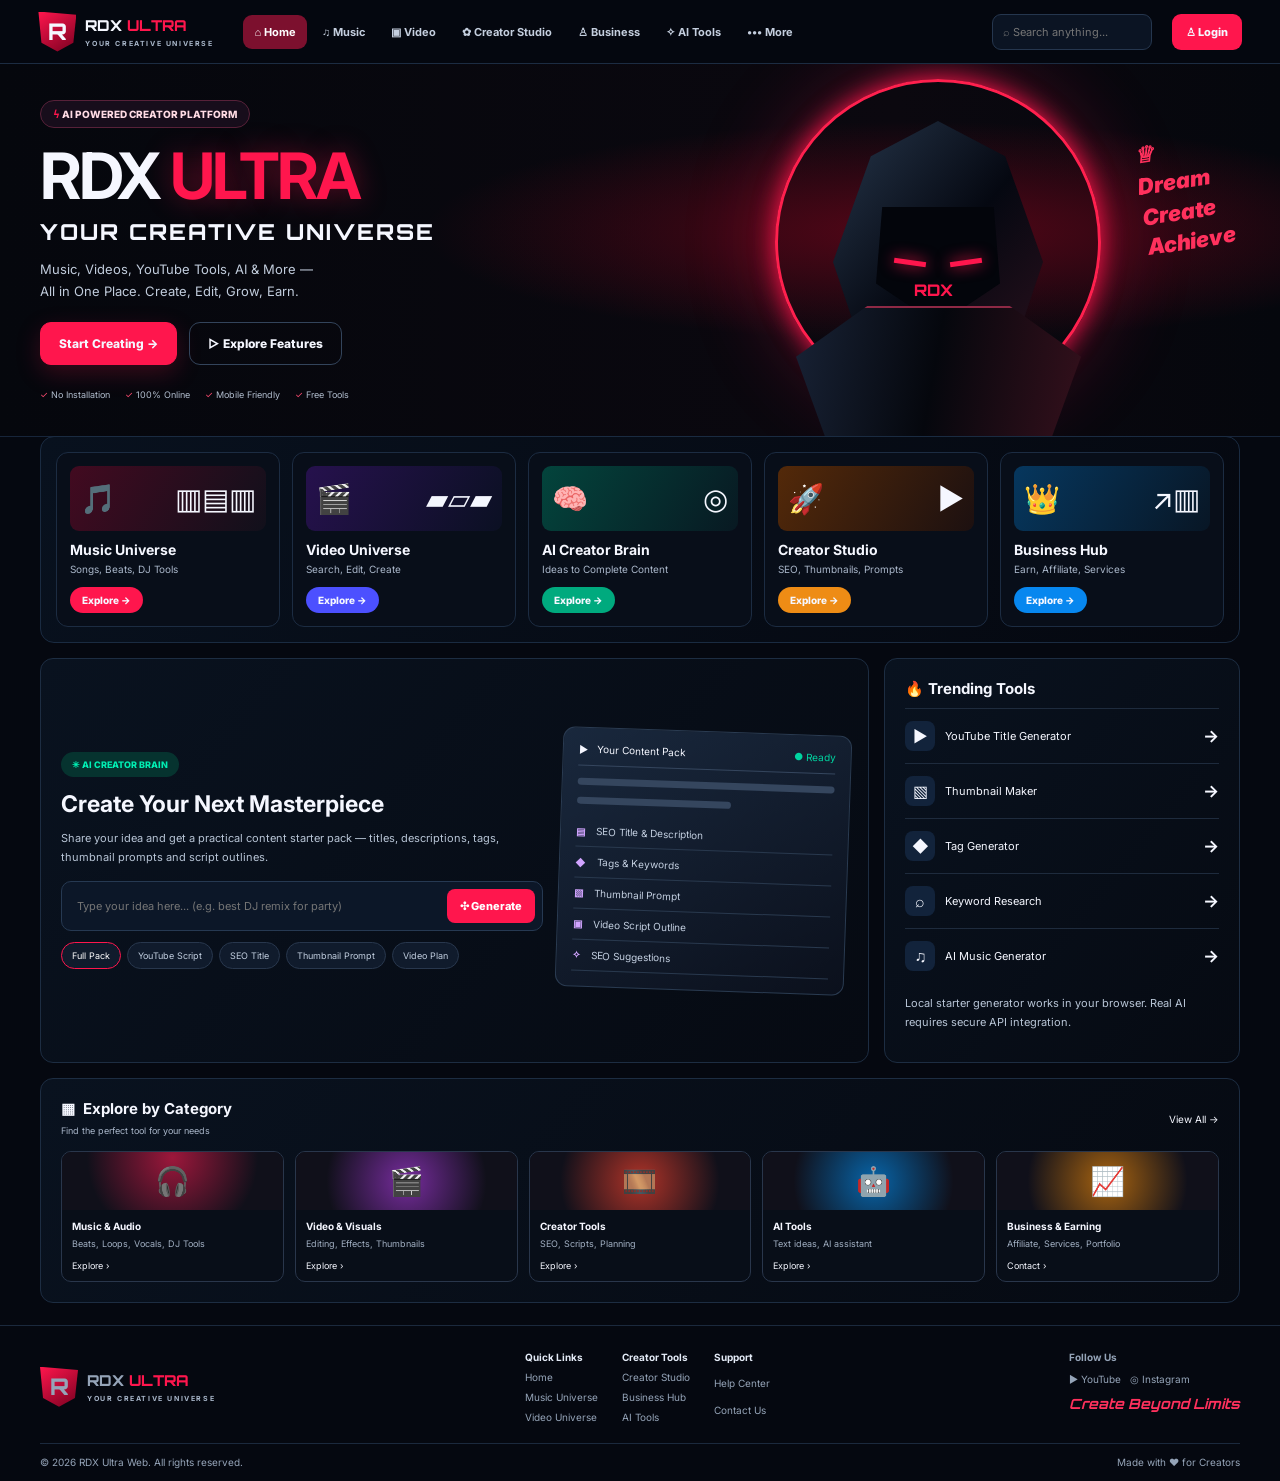
==== index.html @ 66e03314 "Add files via upload" ====
<!doctype html><html lang="en"><head><meta charset="utf-8"><meta name="viewport" content="width=device-width,initial-scale=1"><meta name="theme-color" content="#050810"><title>RDX ULTRA — Your Creative Universe</title><meta name="description" content="Music, videos, YouTube tools, AI creator tools and business resources in one place."><link rel="canonical" href="https://rdx-raj.github.io/rdxultraweb/"><style>
@import url('https://fonts.googleapis.com/css2?family=Inter:wght@400;500;600;700;800;900&family=Orbitron:wght@500;700;800&display=swap');:root{--bg:#050810;--panel:#09111f;--line:#1c2c42;--txt:#f5f7ff;--muted:#aab7ca;--red:#ff164d;--blue:#238cff;--green:#00d4a0}*{box-sizing:border-box}html{scroll-behavior:smooth}body{margin:0;background:var(--bg);color:var(--txt);font-family:Inter,Arial,sans-serif}a{color:inherit;text-decoration:none}button,input,textarea{font:inherit}.wrap{width:min(1200px,94%);margin:auto}header{height:64px;display:flex;align-items:center;gap:20px;padding:0 3%;border-bottom:1px solid var(--line);position:sticky;top:0;z-index:10;background:#050810ed;backdrop-filter:blur(16px)}.logo{display:flex;align-items:center;gap:9px;font:800 15px Orbitron;min-width:185px}.shield{display:grid;place-items:center;width:38px;height:40px;background:linear-gradient(145deg,#ff164d,#780020);clip-path:polygon(0 0,100% 8%,92% 78%,50% 100%,8% 78%);font-size:23px}.logo em{font-style:normal;color:var(--red)}.logo small{display:block;font:700 7px Inter;letter-spacing:1.6px;color:#a9b7ca;margin-top:4px}nav{display:flex;gap:4px;flex:1}nav a{padding:10px 11px;border-radius:9px;font-size:11px;font-weight:700;color:#c4cede;white-space:nowrap}nav a:hover,nav a.active{background:#7c102e;color:white}.search{width:160px;background:#0b1423;border:1px solid #25364e;border-radius:9px;padding:10px;color:white;font-size:11px}.headbtn{background:var(--red);padding:11px 14px;border-radius:9px;font-size:11px;font-weight:800}.menu{display:none;background:none;border:0;color:white;font-size:23px}.hero{min-height:360px;position:relative;overflow:hidden;background:radial-gradient(ellipse at 72% 45%,#550617,transparent 38%),linear-gradient(90deg,#05070d,#0b080f 70%,#05070d);border-bottom:1px solid #17253a}.hero:before{content:'';position:absolute;right:14%;top:4%;width:320px;height:320px;border:3px solid #ff204e;border-radius:50%;box-shadow:0 0 25px #ff164d,0 0 90px #ff164d55}.hero-copy{position:relative;z-index:2;padding:36px 0;width:56%}.pill{display:inline-block;border:1px solid #572139;background:#170d1b;padding:7px 12px;border-radius:20px;font-size:10px;font-weight:800;color:#ffdbe4}.pill b{color:var(--red)}h1{font-size:clamp(42px,5vw,67px);line-height:.98;letter-spacing:-3px;margin:17px 0 10px}h1 span{color:var(--red);text-shadow:0 0 28px #ff164d66}.sub{font:800 clamp(14px,1.8vw,22px) Orbitron;letter-spacing:2px}.hero p{font-size:13px;line-height:1.7;color:#c1ccdc}.actions{display:flex;gap:12px;flex-wrap:wrap;margin-top:20px}.btn{padding:13px 18px;border-radius:11px;font-size:12px;font-weight:800;display:inline-flex;gap:15px;border:1px solid #33445b}.btn.red{background:var(--red);border-color:var(--red);box-shadow:0 8px 25px #ff164d35}.checks{display:flex;gap:15px;flex-wrap:wrap;margin-top:24px;color:#b1bdce;font-size:9px}.checks span:before{content:'✓ ';color:#ff4b70}.person{position:absolute;right:15%;bottom:-15px;width:300px;height:330px}.hood{position:absolute;top:0;left:45px;width:210px;height:235px;background:linear-gradient(130deg,#26364b,#050811 55%,#28101c);clip-path:polygon(50% 0,82% 15%,100% 60%,85% 100%,15% 100%,0 60%,18% 15%);filter:drop-shadow(0 0 18px #ff164d55)}.mask{position:absolute;top:86px;left:88px;width:124px;height:118px;background:#03050b;clip-path:polygon(5% 0,95% 0,100% 65%,50% 100%,0 65%);border-bottom:3px solid var(--red)}.eye{position:absolute;top:53px;width:32px;height:5px;background:#ff164d;box-shadow:0 0 15px #ff164d}.eye.l{left:18px;transform:rotate(8deg)}.eye.r{right:18px;transform:rotate(-8deg)}.mask strong{position:absolute;top:73px;left:38px;color:#ff164d;font:800 16px Orbitron}.torso{position:absolute;bottom:0;left:8px;width:285px;height:145px;background:linear-gradient(100deg,#182235,#05070d 48%,#35101c);clip-path:polygon(25% 0,75% 0,100% 35%,88% 100%,12% 100%,0 35%);border-top:2px solid #8e2945}.slogan{position:absolute;right:4%;top:70px;color:#ff315d;font-size:22px;font-style:italic;font-weight:900;transform:rotate(-9deg);line-height:1.4}.portal-wrap{position:relative;margin-top:-1px;padding:15px;background:linear-gradient(120deg,#08111e,#050810);border:1px solid #1a2b41;border-radius:14px}.portals{display:grid;grid-template-columns:repeat(5,1fr);gap:12px}.portal{padding:13px;border:1px solid var(--line);border-radius:12px;background:#080e19;transition:.2s}.portal:hover{transform:translateY(-4px);border-color:#53637c}.art{height:65px;border-radius:9px;display:flex;align-items:center;justify-content:space-between;padding:10px;margin-bottom:10px;font-size:29px;background:linear-gradient(120deg,#420a20,#11101b)}.portal:nth-child(2) .art{background:linear-gradient(120deg,#26114d,#0b1023)}.portal:nth-child(3) .art{background:linear-gradient(120deg,#03443c,#081922)}.portal:nth-child(4) .art{background:linear-gradient(120deg,#532909,#1c1010)}.portal:nth-child(5) .art{background:linear-gradient(120deg,#06375e,#081625)}.portal h3{font-size:14px;margin:0 0 5px}.portal p{font-size:10px;color:var(--muted);margin:0 0 12px}.pillbtn{display:inline-block;border-radius:20px;padding:7px 12px;background:var(--red);font-size:10px;font-weight:800}.portal:nth-child(2) .pillbtn{background:#4c50ff}.portal:nth-child(3) .pillbtn{background:#00aa7e}.portal:nth-child(4) .pillbtn{background:#ee8c15}.portal:nth-child(5) .pillbtn{background:#0787ef}.dashboard{display:grid;grid-template-columns:2.1fr .9fr;gap:15px;margin-top:15px}.panel{background:linear-gradient(130deg,#09121f,#060a12);border:1px solid #1d2d42;border-radius:13px;padding:20px}.brain{display:grid;grid-template-columns:1.25fr .75fr;gap:16px;align-items:center}.tag{display:inline-block;padding:7px 11px;border-radius:20px;background:#06332f;color:#00edb2;font-size:9px;font-weight:800}h2{font-size:23px;margin:13px 0 8px}.desc{font-size:11px;line-height:1.7;color:#b8c5d6}.idea-row{display:flex;gap:8px;padding:7px;background:#0c1728;border:1px solid #263952;border-radius:10px;margin-top:15px}.idea-row input{min-width:0;flex:1;background:transparent;border:0;outline:0;color:white;padding:8px;font-size:11px}.idea-row button,.copy{border:0;border-radius:8px;background:var(--red);color:white;padding:10px 13px;font-size:11px;font-weight:800;cursor:pointer}.types{display:flex;gap:6px;flex-wrap:wrap;margin-top:11px}.types button{border:1px solid #28374d;background:#101b2c;color:#c2cfe0;border-radius:20px;padding:7px 10px;font-size:9px;cursor:pointer}.types button.active{border-color:var(--red);color:white}.output{display:none;margin-top:12px;background:#050a12;border:1px solid #2a3b52;border-radius:9px;padding:13px;white-space:pre-wrap;line-height:1.7;font-size:11px;color:#e2ebf8}.output.show{display:block}.doc{background:linear-gradient(150deg,#19283d,#0b101c);border:1px solid #2a3b51;border-radius:12px;padding:15px;transform:rotate(2deg)}.docline{height:7px;background:#35465e;border-radius:8px;margin:12px 0}.docline.short{width:60%}.docitem{padding:9px 0;border-bottom:1px solid #29394e;font-size:10px;color:#c3cfe0}.docitem b{color:#d1a4ff;margin-right:8px}.trend h3{margin:0 0 10px;font-size:15px}.trendrow{display:flex;align-items:center;gap:10px;border-top:1px solid #1e2b3d;padding:12px 0;font-size:11px}.trendrow span{width:30px;height:30px;display:grid;place-items:center;background:#12233b;border-radius:8px;font-size:16px}.trendrow b{margin-left:auto;font-size:17px}.categories{margin-top:15px}.cathead{display:flex;justify-content:space-between;align-items:center;margin-bottom:13px}.cathead h3{margin:0;font-size:15px}.cathead small{font-size:9px;color:var(--muted)}.catgrid{display:grid;grid-template-columns:repeat(5,1fr);gap:11px}.cat{border:1px solid #29364b;border-radius:10px;overflow:hidden;background:#080e18}.catart{height:58px;display:grid;place-items:center;font-size:28px;background:radial-gradient(circle at 50% 10%,#9c173b,#10101a 70%)}.cat:nth-child(2) .catart{background:radial-gradient(circle,#762c9c,#10101a 70%)}.cat:nth-child(3) .catart{background:radial-gradient(circle,#ae3328,#10101a 70%)}.cat:nth-child(4) .catart{background:radial-gradient(circle,#0864a7,#10101a 70%)}.cat:nth-child(5) .catart{background:radial-gradient(circle,#a76310,#10101a 70%)}.catbody{padding:10px}.cat h4{margin:0 0 5px;font-size:10px}.cat p{margin:0;color:#a2b0c3;font-size:9px;line-height:1.5}.cat a{display:block;margin-top:9px;font-size:9px}.footer{border-top:1px solid #1b293d;margin-top:22px;padding:25px 0 13px;color:#95a4b8;font-size:10px}.footrow{display:flex;justify-content:space-between;gap:25px;flex-wrap:wrap}.footlinks{display:flex;gap:24px;flex-wrap:wrap}.footlinks div{display:grid;gap:8px}.footlinks strong{color:#e4ebf7}.copyright{border-top:1px solid #1b293d;margin-top:20px;padding-top:12px;display:flex;justify-content:space-between}body.light{background:#eef2f8;color:#172033}body.light header{background:#f5f7fcf2}body.light .portal,body.light .panel,body.light .cat{background:#fff;color:#172033}body.light .hero{background:radial-gradient(ellipse at 70% 45%,#ffc6d4,transparent 40%),#f5f7fc}body.light .hero p,body.light .portal p,body.light .desc{color:#526177}body.light .idea-row{background:#f1f5fb}body.light .idea-row input{color:#172033}@media(max-width:1050px){header{gap:10px}.logo{min-width:145px}nav a{padding:9px 6px;font-size:10px}.search{width:120px}.person{right:8%;transform:scale(.85);transform-origin:bottom right}.portals{gap:8px}.portal{padding:10px}}@media(max-width:800px){.menu{display:block}nav{display:none;position:absolute;top:60px;left:3%;right:3%;background:#080e19;border:1px solid #26364c;border-radius:12px;padding:12px;flex-direction:column;align-items:stretch}nav.open{display:flex}nav a{font-size:12px}.search{flex:1;width:auto}.hero-copy{width:66%}.person{right:0;transform:scale(.72)}.slogan{display:none}.portals{grid-template-columns:repeat(3,1fr)}.dashboard{grid-template-columns:1fr}.catgrid{grid-template-columns:repeat(3,1fr)}}@media(max-width:560px){header{height:60px;padding:0 3%;gap:8px}.logo{min-width:0;font-size:12px}.shield{width:33px;height:35px}.search{display:none}.headbtn{padding:10px}.hero{min-height:550px}.hero-copy{width:100%;padding-top:32px}.hero h1{font-size:48px}.person{right:5%;bottom:-8px;transform:scale(.67);transform-origin:bottom right}.hero:before{width:255px;height:255px;right:0;top:auto;bottom:6px}.checks{gap:10px}.portal-wrap{padding:9px}.portals{grid-template-columns:repeat(2,minmax(0,1fr));gap:8px}.portal .art{height:55px}.portal h3{font-size:12px}.portal p{font-size:9px;min-height:25px}.pillbtn{font-size:9px}.panel{padding:14px}.brain{grid-template-columns:1fr}.doc{display:none}.idea-row{flex-direction:column}.idea-row button{padding:12px}.catgrid{grid-template-columns:repeat(2,1fr)}.footrow{display:grid}.footlinks{gap:17px}.copyright{font-size:9px}}@media(max-width:360px){.portals{grid-template-columns:1fr}.hero h1{font-size:42px}}
</style></head><body><header><a class="logo" href="#home"><span class="shield">R</span><span>RDX <em>ULTRA</em><small>YOUR CREATIVE UNIVERSE</small></span></a><button class="menu" id="menu" aria-label="Open menu">☰</button><nav id="nav"><a class="active" href="#home">⌂ Home</a><a href="music-universe.html">♫ Music</a><a href="video-universe.html">▣ Video</a><a href="creator-studio.html">✿ Creator Studio</a><a href="#business">♙ Business</a><a href="#brain">✧ AI Tools</a><a href="#categories">••• More</a></nav><input id="search" class="search" placeholder="⌕ Search anything..." aria-label="Search features"><button class="menu" id="theme" aria-label="Toggle theme">☾</button><a class="headbtn" href="#brain">♙ Login</a></header>
<section class="hero" id="home"><div class="wrap"><div class="hero-copy"><div class="pill"><b>ϟ</b> AI POWERED CREATOR PLATFORM</div><h1>RDX <span>ULTRA</span></h1><div class="sub">YOUR CREATIVE UNIVERSE</div><p>Music, Videos, YouTube Tools, AI &amp; More —<br>All in One Place. Create, Edit, Grow, Earn.</p><div class="actions"><a class="btn red" href="#brain">Start Creating →</a><a class="btn" href="#portals">▷ Explore Features</a></div><div class="checks"><span>No Installation</span><span>100% Online</span><span>Mobile Friendly</span><span>Free Tools</span></div></div></div><div class="person" aria-label="Stylized RDX hooded creator artwork"><div class="hood"></div><div class="mask"><i class="eye l"></i><i class="eye r"></i><strong>RDX</strong></div><div class="torso"></div></div><div class="slogan">♕<br>Dream<br>Create<br>Achieve</div></section>
<section class="wrap portal-wrap" id="portals"><div class="portals"><a class="portal" href="music-universe.html"><div class="art">🎵 <span>▥▤▥</span></div><h3>Music Universe</h3><p>Songs, Beats, DJ Tools</p><span class="pillbtn">Explore →</span></a><a class="portal" href="video-universe.html"><div class="art">🎬 <span>▰▱▰</span></div><h3>Video Universe</h3><p>Search, Edit, Create</p><span class="pillbtn">Explore →</span></a><a class="portal" href="#brain"><div class="art">🧠 <span>◎</span></div><h3>AI Creator Brain</h3><p>Ideas to Complete Content</p><span class="pillbtn">Explore →</span></a><a class="portal" href="creator-studio.html"><div class="art">🚀 <span>▶</span></div><h3>Creator Studio</h3><p>SEO, Thumbnails, Prompts</p><span class="pillbtn">Explore →</span></a><a class="portal" href="#business"><div class="art">👑 <span>↗▥</span></div><h3>Business Hub</h3><p>Earn, Affiliate, Services</p><span class="pillbtn">Explore →</span></a></div></section>
<section class="wrap dashboard" id="brain"><div class="panel brain"><div><span class="tag">✳ AI CREATOR BRAIN</span><h2>Create Your Next Masterpiece</h2><p class="desc">Share your idea and get a practical content starter pack — titles, descriptions, tags, thumbnail prompts and script outlines.</p><form id="ideaform"><div class="idea-row"><input id="idea" required placeholder="Type your idea here... (e.g. best DJ remix for party)"><button type="submit">✣ Generate</button></div><div class="types"><button type="button" class="active" data-kind="Full Pack">Full Pack</button><button type="button" data-kind="YouTube Script">YouTube Script</button><button type="button" data-kind="SEO Title">SEO Title</button><button type="button" data-kind="Thumbnail Prompt">Thumbnail Prompt</button><button type="button" data-kind="Video Plan">Video Plan</button></div></form><div id="output" class="output" aria-live="polite"></div><button id="copy" class="copy" hidden>Copy result</button></div><div class="doc"><div style="font-size:10px;border-bottom:1px solid #35465e;padding-bottom:10px">▶ &nbsp; Your Content Pack <span style="float:right;color:#00d4a0">● Ready</span></div><div class="docline"></div><div class="docline short"></div><div class="docitem"><b>▤</b> SEO Title &amp; Description</div><div class="docitem"><b>◆</b> Tags &amp; Keywords</div><div class="docitem"><b>▧</b> Thumbnail Prompt</div><div class="docitem"><b>▣</b> Video Script Outline</div><div class="docitem"><b>✧</b> SEO Suggestions</div></div></div><aside class="panel trend"><h3>🔥 Trending Tools</h3><div class="trendrow"><span>▶</span>YouTube Title Generator<b>→</b></div><div class="trendrow"><span>▧</span>Thumbnail Maker<b>→</b></div><div class="trendrow"><span>◆</span>Tag Generator<b>→</b></div><div class="trendrow"><span>⌕</span>Keyword Research<b>→</b></div><div class="trendrow"><span>♫</span>AI Music Generator<b>→</b></div><p class="desc">Local starter generator works in your browser. Real AI requires secure API integration.</p></aside></section>
<section class="wrap panel categories" id="categories"><div class="cathead"><div><h3>▦ &nbsp;Explore by Category</h3><small>Find the perfect tool for your needs</small></div><a href="#portals" style="font-size:10px">View All →</a></div><div class="catgrid"><div class="cat"><div class="catart">🎧</div><div class="catbody"><h4>Music &amp; Audio</h4><p>Beats, Loops, Vocals, DJ Tools</p><a href="music-universe.html">Explore ›</a></div></div><div class="cat"><div class="catart">🎬</div><div class="catbody"><h4>Video &amp; Visuals</h4><p>Editing, Effects, Thumbnails</p><a href="video-universe.html">Explore ›</a></div></div><div class="cat"><div class="catart">🎞️</div><div class="catbody"><h4>Creator Tools</h4><p>SEO, Scripts, Planning</p><a href="creator-studio.html">Explore ›</a></div></div><div class="cat"><div class="catart">🤖</div><div class="catbody"><h4>AI Tools</h4><p>Text ideas, AI assistant</p><a href="#brain">Explore ›</a></div></div><div class="cat" id="business"><div class="catart">📈</div><div class="catbody"><h4>Business &amp; Earning</h4><p>Affiliate, Services, Portfolio</p><a href="mailto:contact@rdxultraweb.com">Contact ›</a></div></div></div></section>
<footer class="footer"><div class="wrap"><div class="footrow"><a class="logo" href="#home"><span class="shield">R</span><span>RDX <em>ULTRA</em><small>YOUR CREATIVE UNIVERSE</small></span></a><div class="footlinks"><div><strong>Quick Links</strong><a href="#home">Home</a><a href="music-universe.html">Music Universe</a><a href="video-universe.html">Video Universe</a></div><div><strong>Creator Tools</strong><a href="creator-studio.html">Creator Studio</a><a href="#business">Business Hub</a><a href="#brain">AI Tools</a></div><div><strong>Support</strong><a href="#brain">Help Center</a><a href="mailto:contact@rdxultraweb.com">Contact Us</a></div></div><div><strong>Follow Us</strong><p><a href="https://www.youtube.com/" target="_blank" rel="noopener">▶ YouTube</a> &nbsp; <a href="https://www.instagram.com/rdx_raaaj/" target="_blank" rel="noopener">◎ Instagram</a></p><b style="color:#ff315d;font:italic 700 14px Orbitron">Create Beyond Limits</b></div></div><div class="copyright"><span>© 2026 RDX Ultra Web. All rights reserved.</span><span>Made with ♥ for Creators</span></div></div></footer>
<script>
const $=id=>document.getElementById(id),nav=$('nav');$('menu').addEventListener('click',()=>nav.classList.toggle('open'));nav.querySelectorAll('a').forEach(a=>a.addEventListener('click',()=>nav.classList.remove('open')));$('theme').addEventListener('click',()=>{document.body.classList.toggle('light');$('theme').textContent=document.body.classList.contains('light')?'☀':'☾'});
let kind='Full Pack';document.querySelectorAll('[data-kind]').forEach(b=>b.addEventListener('click',()=>{kind=b.dataset.kind;document.querySelectorAll('[data-kind]').forEach(x=>x.classList.toggle('active',x===b))}));$('ideaform').addEventListener('submit',e=>{e.preventDefault();let topic=$('idea').value.trim().replace(/[<>]/g,'');if(!topic)return;let titles=[topic+' | The Ultimate Guide','How to Make '+topic+' (Step-by-Step)','Top Tips for '+topic+' You Need to Know'];let tags=topic.toLowerCase().split(/\s+/).filter(Boolean).slice(0,6).map(x=>'#'+x.replace(/[^a-z0-9]/g,'')).join(' ');let s='CONTENT STARTER PACK\nTOPIC: '+topic+'\n\n';if(kind==='Full Pack'||kind==='SEO Title')s+='SEO TITLE OPTIONS\n1. '+titles[0]+'\n2. '+titles[1]+'\n3. '+titles[2]+'\n\nDESCRIPTION STARTER\nIn this video, we explore '+topic+'. Watch till the end for practical tips and key takeaways. Share your thoughts in the comments.\n\nTAGS\n'+tags+' #youtube #creator\n\n';if(kind==='Full Pack'||kind==='YouTube Script')s+='SCRIPT OUTLINE\n• HOOK: Show a surprising result or ask a strong question.\n• INTRO: Explain what viewers will learn about '+topic+'.\n• MAIN: Share 3 useful points with clear examples.\n• END: Summarize and invite viewers to comment.\n\n';if(kind==='Full Pack'||kind==='Thumbnail Prompt')s+='THUMBNAIL PROMPT\nCreate a high-contrast YouTube thumbnail about “'+topic+'”, bold readable 3–5 word headline, dramatic lighting, strong subject on one side, clean composition, vivid red/blue accents, 16:9, no watermark.\n\n';if(kind==='Full Pack'||kind==='Video Plan')s+='VIDEO PLAN\n1. Open with a compelling 3-second hook.\n2. Show the key idea visually.\n3. Break the topic into 3 short scenes.\n4. Add captions and clean audio.\n5. End with a clear payoff and call to action.\n\n';s+='NEXT STEP\nChoose the strongest title, verify keywords for your audience, and customize this draft before publishing.\n\nNote: This is a template-based local generator, not a live AI model.';$('output').textContent=s;$('output').classList.add('show');$('copy').hidden=false});$('copy').addEventListener('click',async()=>{try{await navigator.clipboard.writeText($('output').textContent);$('copy').textContent='Copied ✓'}catch{$('copy').textContent='Select output and copy'}});$('search').addEventListener('keydown',e=>{if(e.key==='Enter'){let q=e.target.value.toLowerCase();let el=[...document.querySelectorAll('.portal,.cat,.trendrow')].find(x=>x.textContent.toLowerCase().includes(q));if(el)el.scrollIntoView({behavior:'smooth',block:'center'});else alert('No match. Try Music, Video, SEO, Thumbnail or Business.')}});
</script></body></html>
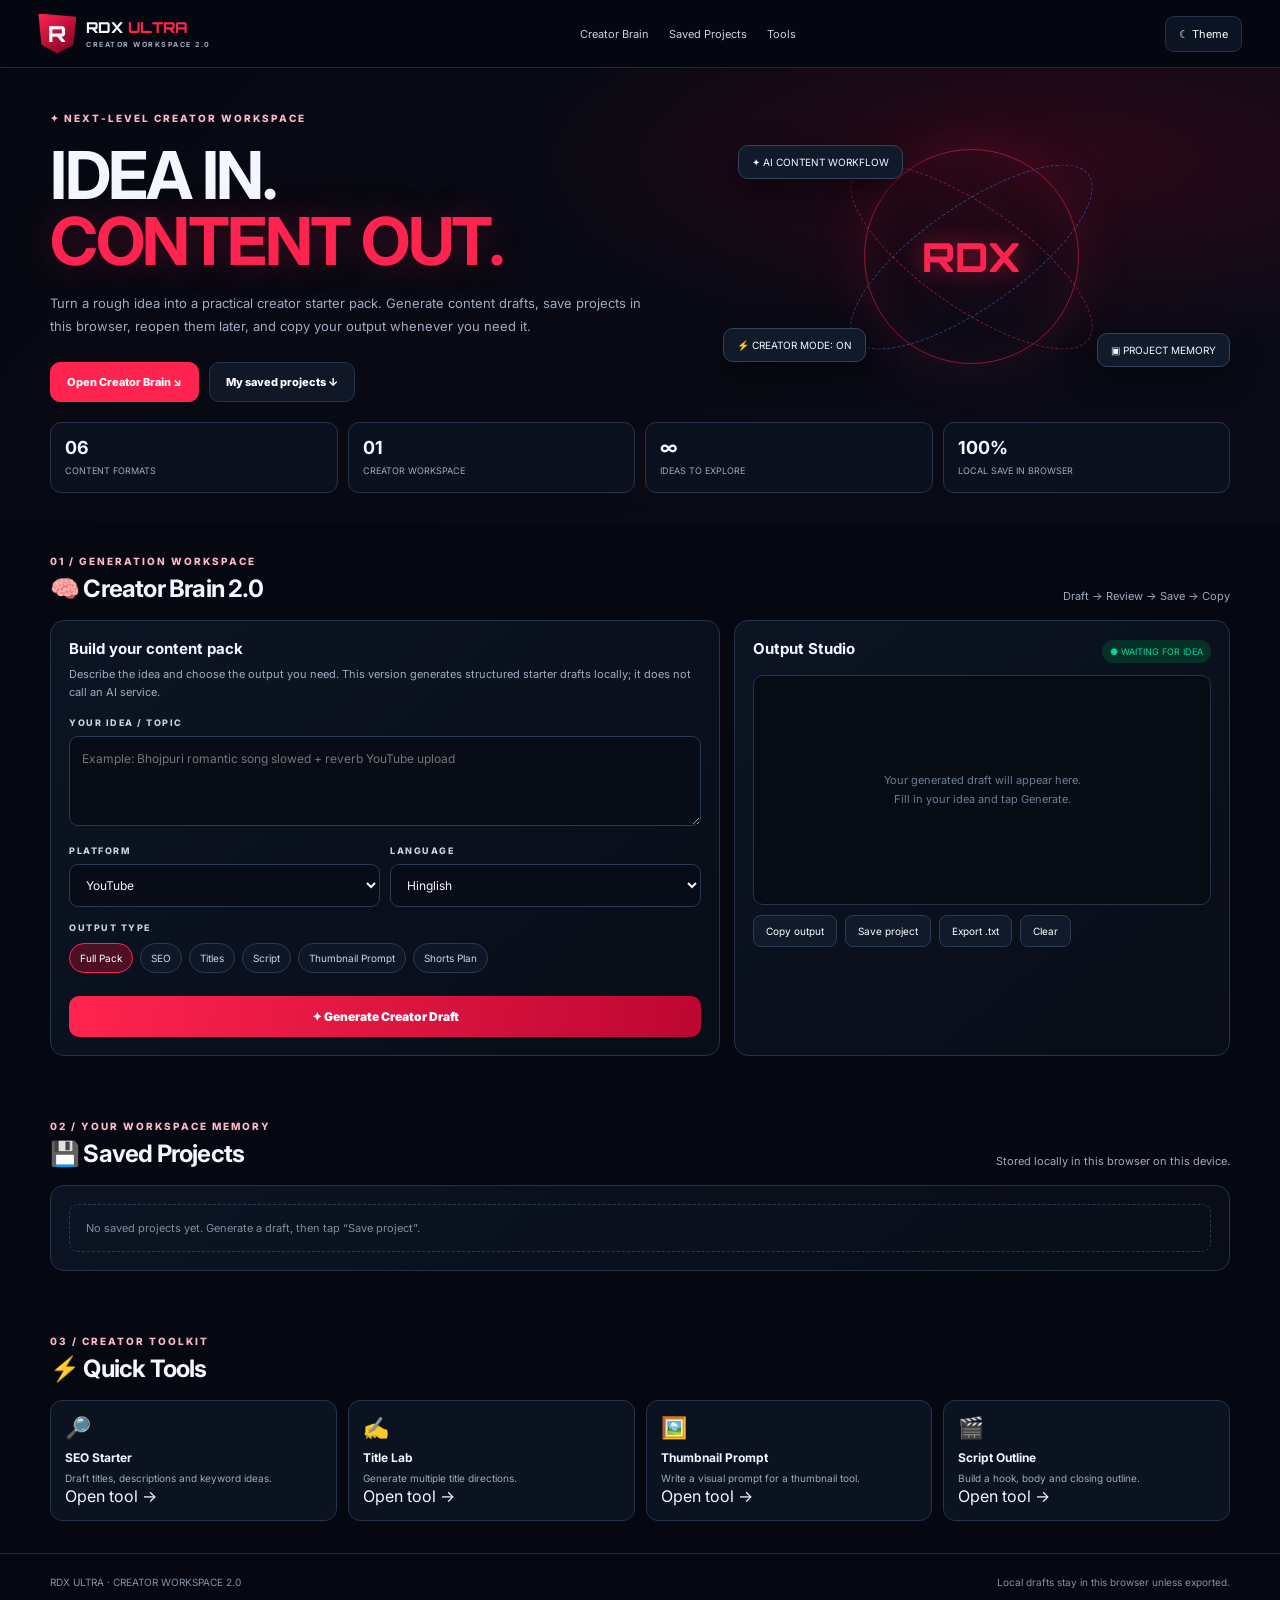
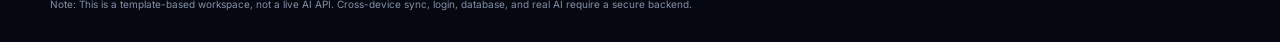
==== commit a65a266d: "Add files via upload" ====
--- a/index.html
+++ b/index.html
@@ -1,12 +1,41 @@
-<!doctype html><html lang="en"><head><meta charset="utf-8"><meta name="viewport" content="width=device-width,initial-scale=1"><meta name="theme-color" content="#050810"><title>RDX ULTRA — Your Creative Universe</title><meta name="description" content="Music, videos, YouTube tools, AI creator tools and business resources in one place."><link rel="canonical" href="https://rdx-raj.github.io/rdxultraweb/"><style>
-@import url('https://fonts.googleapis.com/css2?family=Inter:wght@400;500;600;700;800;900&family=Orbitron:wght@500;700;800&display=swap');:root{--bg:#050810;--panel:#09111f;--line:#1c2c42;--txt:#f5f7ff;--muted:#aab7ca;--red:#ff164d;--blue:#238cff;--green:#00d4a0}*{box-sizing:border-box}html{scroll-behavior:smooth}body{margin:0;background:var(--bg);color:var(--txt);font-family:Inter,Arial,sans-serif}a{color:inherit;text-decoration:none}button,input,textarea{font:inherit}.wrap{width:min(1200px,94%);margin:auto}header{height:64px;display:flex;align-items:center;gap:20px;padding:0 3%;border-bottom:1px solid var(--line);position:sticky;top:0;z-index:10;background:#050810ed;backdrop-filter:blur(16px)}.logo{display:flex;align-items:center;gap:9px;font:800 15px Orbitron;min-width:185px}.shield{display:grid;place-items:center;width:38px;height:40px;background:linear-gradient(145deg,#ff164d,#780020);clip-path:polygon(0 0,100% 8%,92% 78%,50% 100%,8% 78%);font-size:23px}.logo em{font-style:normal;color:var(--red)}.logo small{display:block;font:700 7px Inter;letter-spacing:1.6px;color:#a9b7ca;margin-top:4px}nav{display:flex;gap:4px;flex:1}nav a{padding:10px 11px;border-radius:9px;font-size:11px;font-weight:700;color:#c4cede;white-space:nowrap}nav a:hover,nav a.active{background:#7c102e;color:white}.search{width:160px;background:#0b1423;border:1px solid #25364e;border-radius:9px;padding:10px;color:white;font-size:11px}.headbtn{background:var(--red);padding:11px 14px;border-radius:9px;font-size:11px;font-weight:800}.menu{display:none;background:none;border:0;color:white;font-size:23px}.hero{min-height:360px;position:relative;overflow:hidden;background:radial-gradient(ellipse at 72% 45%,#550617,transparent 38%),linear-gradient(90deg,#05070d,#0b080f 70%,#05070d);border-bottom:1px solid #17253a}.hero:before{content:'';position:absolute;right:14%;top:4%;width:320px;height:320px;border:3px solid #ff204e;border-radius:50%;box-shadow:0 0 25px #ff164d,0 0 90px #ff164d55}.hero-copy{position:relative;z-index:2;padding:36px 0;width:56%}.pill{display:inline-block;border:1px solid #572139;background:#170d1b;padding:7px 12px;border-radius:20px;font-size:10px;font-weight:800;color:#ffdbe4}.pill b{color:var(--red)}h1{font-size:clamp(42px,5vw,67px);line-height:.98;letter-spacing:-3px;margin:17px 0 10px}h1 span{color:var(--red);text-shadow:0 0 28px #ff164d66}.sub{font:800 clamp(14px,1.8vw,22px) Orbitron;letter-spacing:2px}.hero p{font-size:13px;line-height:1.7;color:#c1ccdc}.actions{display:flex;gap:12px;flex-wrap:wrap;margin-top:20px}.btn{padding:13px 18px;border-radius:11px;font-size:12px;font-weight:800;display:inline-flex;gap:15px;border:1px solid #33445b}.btn.red{background:var(--red);border-color:var(--red);box-shadow:0 8px 25px #ff164d35}.checks{display:flex;gap:15px;flex-wrap:wrap;margin-top:24px;color:#b1bdce;font-size:9px}.checks span:before{content:'✓ ';color:#ff4b70}.person{position:absolute;right:15%;bottom:-15px;width:300px;height:330px}.hood{position:absolute;top:0;left:45px;width:210px;height:235px;background:linear-gradient(130deg,#26364b,#050811 55%,#28101c);clip-path:polygon(50% 0,82% 15%,100% 60%,85% 100%,15% 100%,0 60%,18% 15%);filter:drop-shadow(0 0 18px #ff164d55)}.mask{position:absolute;top:86px;left:88px;width:124px;height:118px;background:#03050b;clip-path:polygon(5% 0,95% 0,100% 65%,50% 100%,0 65%);border-bottom:3px solid var(--red)}.eye{position:absolute;top:53px;width:32px;height:5px;background:#ff164d;box-shadow:0 0 15px #ff164d}.eye.l{left:18px;transform:rotate(8deg)}.eye.r{right:18px;transform:rotate(-8deg)}.mask strong{position:absolute;top:73px;left:38px;color:#ff164d;font:800 16px Orbitron}.torso{position:absolute;bottom:0;left:8px;width:285px;height:145px;background:linear-gradient(100deg,#182235,#05070d 48%,#35101c);clip-path:polygon(25% 0,75% 0,100% 35%,88% 100%,12% 100%,0 35%);border-top:2px solid #8e2945}.slogan{position:absolute;right:4%;top:70px;color:#ff315d;font-size:22px;font-style:italic;font-weight:900;transform:rotate(-9deg);line-height:1.4}.portal-wrap{position:relative;margin-top:-1px;padding:15px;background:linear-gradient(120deg,#08111e,#050810);border:1px solid #1a2b41;border-radius:14px}.portals{display:grid;grid-template-columns:repeat(5,1fr);gap:12px}.portal{padding:13px;border:1px solid var(--line);border-radius:12px;background:#080e19;transition:.2s}.portal:hover{transform:translateY(-4px);border-color:#53637c}.art{height:65px;border-radius:9px;display:flex;align-items:center;justify-content:space-between;padding:10px;margin-bottom:10px;font-size:29px;background:linear-gradient(120deg,#420a20,#11101b)}.portal:nth-child(2) .art{background:linear-gradient(120deg,#26114d,#0b1023)}.portal:nth-child(3) .art{background:linear-gradient(120deg,#03443c,#081922)}.portal:nth-child(4) .art{background:linear-gradient(120deg,#532909,#1c1010)}.portal:nth-child(5) .art{background:linear-gradient(120deg,#06375e,#081625)}.portal h3{font-size:14px;margin:0 0 5px}.portal p{font-size:10px;color:var(--muted);margin:0 0 12px}.pillbtn{display:inline-block;border-radius:20px;padding:7px 12px;background:var(--red);font-size:10px;font-weight:800}.portal:nth-child(2) .pillbtn{background:#4c50ff}.portal:nth-child(3) .pillbtn{background:#00aa7e}.portal:nth-child(4) .pillbtn{background:#ee8c15}.portal:nth-child(5) .pillbtn{background:#0787ef}.dashboard{display:grid;grid-template-columns:2.1fr .9fr;gap:15px;margin-top:15px}.panel{background:linear-gradient(130deg,#09121f,#060a12);border:1px solid #1d2d42;border-radius:13px;padding:20px}.brain{display:grid;grid-template-columns:1.25fr .75fr;gap:16px;align-items:center}.tag{display:inline-block;padding:7px 11px;border-radius:20px;background:#06332f;color:#00edb2;font-size:9px;font-weight:800}h2{font-size:23px;margin:13px 0 8px}.desc{font-size:11px;line-height:1.7;color:#b8c5d6}.idea-row{display:flex;gap:8px;padding:7px;background:#0c1728;border:1px solid #263952;border-radius:10px;margin-top:15px}.idea-row input{min-width:0;flex:1;background:transparent;border:0;outline:0;color:white;padding:8px;font-size:11px}.idea-row button,.copy{border:0;border-radius:8px;background:var(--red);color:white;padding:10px 13px;font-size:11px;font-weight:800;cursor:pointer}.types{display:flex;gap:6px;flex-wrap:wrap;margin-top:11px}.types button{border:1px solid #28374d;background:#101b2c;color:#c2cfe0;border-radius:20px;padding:7px 10px;font-size:9px;cursor:pointer}.types button.active{border-color:var(--red);color:white}.output{display:none;margin-top:12px;background:#050a12;border:1px solid #2a3b52;border-radius:9px;padding:13px;white-space:pre-wrap;line-height:1.7;font-size:11px;color:#e2ebf8}.output.show{display:block}.doc{background:linear-gradient(150deg,#19283d,#0b101c);border:1px solid #2a3b51;border-radius:12px;padding:15px;transform:rotate(2deg)}.docline{height:7px;background:#35465e;border-radius:8px;margin:12px 0}.docline.short{width:60%}.docitem{padding:9px 0;border-bottom:1px solid #29394e;font-size:10px;color:#c3cfe0}.docitem b{color:#d1a4ff;margin-right:8px}.trend h3{margin:0 0 10px;font-size:15px}.trendrow{display:flex;align-items:center;gap:10px;border-top:1px solid #1e2b3d;padding:12px 0;font-size:11px}.trendrow span{width:30px;height:30px;display:grid;place-items:center;background:#12233b;border-radius:8px;font-size:16px}.trendrow b{margin-left:auto;font-size:17px}.categories{margin-top:15px}.cathead{display:flex;justify-content:space-between;align-items:center;margin-bottom:13px}.cathead h3{margin:0;font-size:15px}.cathead small{font-size:9px;color:var(--muted)}.catgrid{display:grid;grid-template-columns:repeat(5,1fr);gap:11px}.cat{border:1px solid #29364b;border-radius:10px;overflow:hidden;background:#080e18}.catart{height:58px;display:grid;place-items:center;font-size:28px;background:radial-gradient(circle at 50% 10%,#9c173b,#10101a 70%)}.cat:nth-child(2) .catart{background:radial-gradient(circle,#762c9c,#10101a 70%)}.cat:nth-child(3) .catart{background:radial-gradient(circle,#ae3328,#10101a 70%)}.cat:nth-child(4) .catart{background:radial-gradient(circle,#0864a7,#10101a 70%)}.cat:nth-child(5) .catart{background:radial-gradient(circle,#a76310,#10101a 70%)}.catbody{padding:10px}.cat h4{margin:0 0 5px;font-size:10px}.cat p{margin:0;color:#a2b0c3;font-size:9px;line-height:1.5}.cat a{display:block;margin-top:9px;font-size:9px}.footer{border-top:1px solid #1b293d;margin-top:22px;padding:25px 0 13px;color:#95a4b8;font-size:10px}.footrow{display:flex;justify-content:space-between;gap:25px;flex-wrap:wrap}.footlinks{display:flex;gap:24px;flex-wrap:wrap}.footlinks div{display:grid;gap:8px}.footlinks strong{color:#e4ebf7}.copyright{border-top:1px solid #1b293d;margin-top:20px;padding-top:12px;display:flex;justify-content:space-between}body.light{background:#eef2f8;color:#172033}body.light header{background:#f5f7fcf2}body.light .portal,body.light .panel,body.light .cat{background:#fff;color:#172033}body.light .hero{background:radial-gradient(ellipse at 70% 45%,#ffc6d4,transparent 40%),#f5f7fc}body.light .hero p,body.light .portal p,body.light .desc{color:#526177}body.light .idea-row{background:#f1f5fb}body.light .idea-row input{color:#172033}@media(max-width:1050px){header{gap:10px}.logo{min-width:145px}nav a{padding:9px 6px;font-size:10px}.search{width:120px}.person{right:8%;transform:scale(.85);transform-origin:bottom right}.portals{gap:8px}.portal{padding:10px}}@media(max-width:800px){.menu{display:block}nav{display:none;position:absolute;top:60px;left:3%;right:3%;background:#080e19;border:1px solid #26364c;border-radius:12px;padding:12px;flex-direction:column;align-items:stretch}nav.open{display:flex}nav a{font-size:12px}.search{flex:1;width:auto}.hero-copy{width:66%}.person{right:0;transform:scale(.72)}.slogan{display:none}.portals{grid-template-columns:repeat(3,1fr)}.dashboard{grid-template-columns:1fr}.catgrid{grid-template-columns:repeat(3,1fr)}}@media(max-width:560px){header{height:60px;padding:0 3%;gap:8px}.logo{min-width:0;font-size:12px}.shield{width:33px;height:35px}.search{display:none}.headbtn{padding:10px}.hero{min-height:550px}.hero-copy{width:100%;padding-top:32px}.hero h1{font-size:48px}.person{right:5%;bottom:-8px;transform:scale(.67);transform-origin:bottom right}.hero:before{width:255px;height:255px;right:0;top:auto;bottom:6px}.checks{gap:10px}.portal-wrap{padding:9px}.portals{grid-template-columns:repeat(2,minmax(0,1fr));gap:8px}.portal .art{height:55px}.portal h3{font-size:12px}.portal p{font-size:9px;min-height:25px}.pillbtn{font-size:9px}.panel{padding:14px}.brain{grid-template-columns:1fr}.doc{display:none}.idea-row{flex-direction:column}.idea-row button{padding:12px}.catgrid{grid-template-columns:repeat(2,1fr)}.footrow{display:grid}.footlinks{gap:17px}.copyright{font-size:9px}}@media(max-width:360px){.portals{grid-template-columns:1fr}.hero h1{font-size:42px}}
-</style></head><body><header><a class="logo" href="#home"><span class="shield">R</span><span>RDX <em>ULTRA</em><small>YOUR CREATIVE UNIVERSE</small></span></a><button class="menu" id="menu" aria-label="Open menu">☰</button><nav id="nav"><a class="active" href="#home">⌂ Home</a><a href="music-universe.html">♫ Music</a><a href="video-universe.html">▣ Video</a><a href="creator-studio.html">✿ Creator Studio</a><a href="#business">♙ Business</a><a href="#brain">✧ AI Tools</a><a href="#categories">••• More</a></nav><input id="search" class="search" placeholder="⌕ Search anything..." aria-label="Search features"><button class="menu" id="theme" aria-label="Toggle theme">☾</button><a class="headbtn" href="#brain">♙ Login</a></header>
-<section class="hero" id="home"><div class="wrap"><div class="hero-copy"><div class="pill"><b>ϟ</b> AI POWERED CREATOR PLATFORM</div><h1>RDX <span>ULTRA</span></h1><div class="sub">YOUR CREATIVE UNIVERSE</div><p>Music, Videos, YouTube Tools, AI &amp; More —<br>All in One Place. Create, Edit, Grow, Earn.</p><div class="actions"><a class="btn red" href="#brain">Start Creating →</a><a class="btn" href="#portals">▷ Explore Features</a></div><div class="checks"><span>No Installation</span><span>100% Online</span><span>Mobile Friendly</span><span>Free Tools</span></div></div></div><div class="person" aria-label="Stylized RDX hooded creator artwork"><div class="hood"></div><div class="mask"><i class="eye l"></i><i class="eye r"></i><strong>RDX</strong></div><div class="torso"></div></div><div class="slogan">♕<br>Dream<br>Create<br>Achieve</div></section>
-<section class="wrap portal-wrap" id="portals"><div class="portals"><a class="portal" href="music-universe.html"><div class="art">🎵 <span>▥▤▥</span></div><h3>Music Universe</h3><p>Songs, Beats, DJ Tools</p><span class="pillbtn">Explore →</span></a><a class="portal" href="video-universe.html"><div class="art">🎬 <span>▰▱▰</span></div><h3>Video Universe</h3><p>Search, Edit, Create</p><span class="pillbtn">Explore →</span></a><a class="portal" href="#brain"><div class="art">🧠 <span>◎</span></div><h3>AI Creator Brain</h3><p>Ideas to Complete Content</p><span class="pillbtn">Explore →</span></a><a class="portal" href="creator-studio.html"><div class="art">🚀 <span>▶</span></div><h3>Creator Studio</h3><p>SEO, Thumbnails, Prompts</p><span class="pillbtn">Explore →</span></a><a class="portal" href="#business"><div class="art">👑 <span>↗▥</span></div><h3>Business Hub</h3><p>Earn, Affiliate, Services</p><span class="pillbtn">Explore →</span></a></div></section>
-<section class="wrap dashboard" id="brain"><div class="panel brain"><div><span class="tag">✳ AI CREATOR BRAIN</span><h2>Create Your Next Masterpiece</h2><p class="desc">Share your idea and get a practical content starter pack — titles, descriptions, tags, thumbnail prompts and script outlines.</p><form id="ideaform"><div class="idea-row"><input id="idea" required placeholder="Type your idea here... (e.g. best DJ remix for party)"><button type="submit">✣ Generate</button></div><div class="types"><button type="button" class="active" data-kind="Full Pack">Full Pack</button><button type="button" data-kind="YouTube Script">YouTube Script</button><button type="button" data-kind="SEO Title">SEO Title</button><button type="button" data-kind="Thumbnail Prompt">Thumbnail Prompt</button><button type="button" data-kind="Video Plan">Video Plan</button></div></form><div id="output" class="output" aria-live="polite"></div><button id="copy" class="copy" hidden>Copy result</button></div><div class="doc"><div style="font-size:10px;border-bottom:1px solid #35465e;padding-bottom:10px">▶ &nbsp; Your Content Pack <span style="float:right;color:#00d4a0">● Ready</span></div><div class="docline"></div><div class="docline short"></div><div class="docitem"><b>▤</b> SEO Title &amp; Description</div><div class="docitem"><b>◆</b> Tags &amp; Keywords</div><div class="docitem"><b>▧</b> Thumbnail Prompt</div><div class="docitem"><b>▣</b> Video Script Outline</div><div class="docitem"><b>✧</b> SEO Suggestions</div></div></div><aside class="panel trend"><h3>🔥 Trending Tools</h3><div class="trendrow"><span>▶</span>YouTube Title Generator<b>→</b></div><div class="trendrow"><span>▧</span>Thumbnail Maker<b>→</b></div><div class="trendrow"><span>◆</span>Tag Generator<b>→</b></div><div class="trendrow"><span>⌕</span>Keyword Research<b>→</b></div><div class="trendrow"><span>♫</span>AI Music Generator<b>→</b></div><p class="desc">Local starter generator works in your browser. Real AI requires secure API integration.</p></aside></section>
-<section class="wrap panel categories" id="categories"><div class="cathead"><div><h3>▦ &nbsp;Explore by Category</h3><small>Find the perfect tool for your needs</small></div><a href="#portals" style="font-size:10px">View All →</a></div><div class="catgrid"><div class="cat"><div class="catart">🎧</div><div class="catbody"><h4>Music &amp; Audio</h4><p>Beats, Loops, Vocals, DJ Tools</p><a href="music-universe.html">Explore ›</a></div></div><div class="cat"><div class="catart">🎬</div><div class="catbody"><h4>Video &amp; Visuals</h4><p>Editing, Effects, Thumbnails</p><a href="video-universe.html">Explore ›</a></div></div><div class="cat"><div class="catart">🎞️</div><div class="catbody"><h4>Creator Tools</h4><p>SEO, Scripts, Planning</p><a href="creator-studio.html">Explore ›</a></div></div><div class="cat"><div class="catart">🤖</div><div class="catbody"><h4>AI Tools</h4><p>Text ideas, AI assistant</p><a href="#brain">Explore ›</a></div></div><div class="cat" id="business"><div class="catart">📈</div><div class="catbody"><h4>Business &amp; Earning</h4><p>Affiliate, Services, Portfolio</p><a href="mailto:contact@rdxultraweb.com">Contact ›</a></div></div></div></section>
-<footer class="footer"><div class="wrap"><div class="footrow"><a class="logo" href="#home"><span class="shield">R</span><span>RDX <em>ULTRA</em><small>YOUR CREATIVE UNIVERSE</small></span></a><div class="footlinks"><div><strong>Quick Links</strong><a href="#home">Home</a><a href="music-universe.html">Music Universe</a><a href="video-universe.html">Video Universe</a></div><div><strong>Creator Tools</strong><a href="creator-studio.html">Creator Studio</a><a href="#business">Business Hub</a><a href="#brain">AI Tools</a></div><div><strong>Support</strong><a href="#brain">Help Center</a><a href="mailto:contact@rdxultraweb.com">Contact Us</a></div></div><div><strong>Follow Us</strong><p><a href="https://www.youtube.com/" target="_blank" rel="noopener">▶ YouTube</a> &nbsp; <a href="https://www.instagram.com/rdx_raaaj/" target="_blank" rel="noopener">◎ Instagram</a></p><b style="color:#ff315d;font:italic 700 14px Orbitron">Create Beyond Limits</b></div></div><div class="copyright"><span>© 2026 RDX Ultra Web. All rights reserved.</span><span>Made with ♥ for Creators</span></div></div></footer>
+<!doctype html>
+<html lang="en">
+<head>
+<meta charset="utf-8"><meta name="viewport" content="width=device-width,initial-scale=1">
+<meta name="theme-color" content="#060811"><title>RDX ULTRA — Creator Brain 2.0</title>
+<style>
+@import url('https://fonts.googleapis.com/css2?family=Inter:wght@400;500;600;700;800;900&family=Orbitron:wght@500;700;800&display=swap');
+:root{--bg:#060811;--panel:#0b1120;--panel2:#10192a;--line:#25334b;--txt:#f4f7ff;--muted:#9eabc0;--red:#ff244f;--green:#00d8a0;--blue:#4a8dff}*{box-sizing:border-box}html{scroll-behavior:smooth}body{margin:0;background:var(--bg);color:var(--txt);font-family:Inter,Arial,sans-serif}button,input,textarea,select{font:inherit}button,a{cursor:pointer}a{color:inherit;text-decoration:none}.wrap{width:min(1180px,94%);margin:auto}.top{height:68px;border-bottom:1px solid #1c2a40;display:flex;align-items:center;justify-content:space-between;gap:15px;padding:0 3%;background:#060811ed;position:sticky;top:0;z-index:10;backdrop-filter:blur(14px)}.logo{display:flex;align-items:center;gap:10px;font:800 15px Orbitron}.logo-mark{display:grid;place-items:center;width:38px;height:40px;background:linear-gradient(145deg,#ff2450,#78001e);clip-path:polygon(0 0,100% 8%,92% 78%,50% 100%,8% 78%);font-size:22px}.logo em{color:var(--red);font-style:normal}.logo small{display:block;font:700 7px Inter;letter-spacing:1.5px;color:var(--muted);margin-top:3px}.navlinks{display:flex;gap:20px;font-size:11px;color:#c7d1e0}.navlinks a:hover{color:var(--red)}.topbtn{border:1px solid var(--line);background:#0c1423;color:white;border-radius:9px;padding:10px 13px;font-size:11px}.hero{padding:44px 0 30px;background:radial-gradient(ellipse at 82% 20%,#4c071b88,transparent 36%),linear-gradient(130deg,#060811,#0b0b17)}.eyebrow{font-size:10px;letter-spacing:2px;color:#ffb6c6;font-weight:800}.hero-grid{display:grid;grid-template-columns:1.1fr .9fr;gap:30px;align-items:center}.hero h1{font-size:clamp(38px,5.4vw,66px);line-height:1;letter-spacing:-2.5px;margin:18px 0}.hero h1 span{color:var(--red);text-shadow:0 0 35px #ff244f44}.hero p{max-width:600px;color:var(--muted);font-size:13px;line-height:1.8}.hero-actions{display:flex;gap:10px;flex-wrap:wrap;margin-top:23px}.btn{border:1px solid var(--line);border-radius:10px;padding:12px 16px;background:#101828;color:white;font-size:11px;font-weight:800}.btn.red{background:var(--red);border-color:var(--red)}.hero-art{height:260px;display:grid;place-items:center;position:relative}.orb{width:215px;height:215px;border-radius:50%;border:1px solid #ff244f88;box-shadow:0 0 60px #ff244f22,inset 0 0 50px #ff244f14;display:grid;place-items:center;position:relative}.orb:before,.orb:after{content:'';position:absolute;width:285px;height:100px;border:1px dashed #ff244f88;border-radius:50%;transform:rotate(35deg)}.orb:after{transform:rotate(-35deg);border-color:#4a8dff77}.orb span{font:800 40px Orbitron;color:var(--red);text-shadow:0 0 25px #ff244f88}.float{position:absolute;padding:10px 13px;background:#111a2b;border:1px solid #34435b;border-radius:10px;font-size:10px;box-shadow:0 10px 30px #0008}.f1{top:18px;left:5%}.f2{bottom:20px;right:0}.f3{bottom:25px;left:2%}.statrow{display:grid;grid-template-columns:repeat(4,1fr);gap:10px;margin:20px auto 0}.stat{padding:14px;border:1px solid var(--line);border-radius:11px;background:#0a101d}.stat b{display:block;font-size:18px}.stat span{color:var(--muted);font-size:9px}.section{padding:32px 0}.section-head{display:flex;justify-content:space-between;align-items:end;gap:15px;margin-bottom:17px}.section-head h2{margin:7px 0 0;font-size:24px;letter-spacing:-.8px}.section-head p{margin:0;color:var(--muted);font-size:11px}.workspace{display:grid;grid-template-columns:1.15fr .85fr;gap:14px}.panel{border:1px solid var(--line);background:linear-gradient(140deg,#0c1423,#080d17);border-radius:14px;padding:18px;min-width:0}.panel h3{font-size:15px;margin:0 0 7px}.muted{font-size:11px;color:var(--muted);line-height:1.7}.label{display:block;font-size:9px;letter-spacing:1.5px;font-weight:800;color:#c5d0e0;margin:15px 0 8px}.field,textarea,select{width:100%;background:#070c16;color:#f3f6ff;border:1px solid #2a3a52;border-radius:9px;padding:12px;font-size:12px;outline:none}.field:focus,textarea:focus,select:focus{border-color:var(--red)}textarea{resize:vertical;min-height:90px;line-height:1.6}.two{display:grid;grid-template-columns:1fr 1fr;gap:10px}.modes{display:flex;flex-wrap:wrap;gap:7px;margin:10px 0}.mode{border:1px solid #2b3a52;background:#0d1728;color:#cbd5e5;border-radius:20px;padding:8px 10px;font-size:10px}.mode.active{background:#4b1023;border-color:var(--red);color:#fff}.generate{width:100%;margin-top:13px;background:linear-gradient(100deg,#ff244f,#bd0632);border:0;color:white;border-radius:10px;padding:13px;font-size:12px;font-weight:900}.output-head{display:flex;align-items:center;justify-content:space-between;gap:10px;margin-bottom:10px}.status{font-size:9px;color:var(--green);background:#063127;padding:6px 8px;border-radius:20px}.output{min-height:230px;white-space:pre-wrap;line-height:1.75;font-size:11px;color:#d6dfed;background:#060b14;border:1px solid #25344b;border-radius:10px;padding:13px;overflow-wrap:anywhere}.output.empty{color:#6f7e93;display:grid;place-items:center;text-align:center}.out-actions{display:flex;gap:8px;flex-wrap:wrap;margin-top:10px}.out-actions button{background:#101a2b;border:1px solid #2c3c54;border-radius:8px;color:white;padding:9px 12px;font-size:10px}.saved-list{display:grid;gap:8px}.saved{padding:11px;border:1px solid #26364d;background:#0a1220;border-radius:9px;display:flex;gap:10px;align-items:center}.saved-main{flex:1;min-width:0}.saved b{font-size:11px;display:block;white-space:nowrap;overflow:hidden;text-overflow:ellipsis}.saved small{font-size:9px;color:var(--muted)}.saved button{border:1px solid #34445c;background:#121d30;color:#d8e1ee;border-radius:7px;padding:7px;font-size:9px}.saved-empty{font-size:11px;color:#7f8da2;padding:16px;border:1px dashed #293a52;border-radius:9px}.toolgrid{display:grid;grid-template-columns:repeat(4,1fr);gap:11px}.tool{border:1px solid var(--line);border-radius:12px;background:#0b1220;padding:14px;transition:.2s}.tool:hover{border-color:#8a2944;transform:translateY(-3px)}.tool .ico{font-size:21px}.tool h4{font-size:12px;margin:10px 0 5px}.tool p{font-size:10px;color:var(--muted);line-height:1.6;margin:0}.tool a{display:inline-block;margin-top:12px;color:#ff6b89;font-size:10px;font-weight:800}.foot{border-top:1px solid #1d2b40;padding:22px 0;color:#8391a6;font-size:10px}.toast{position:fixed;bottom:20px;left:50%;transform:translateX(-50%);background:#10251f;border:1px solid #147b5d;color:#cffff0;padding:11px 15px;border-radius:10px;font-size:11px;display:none;z-index:99}.toast.show{display:block}
+@media(max-width:800px){.navlinks{display:none}.hero-grid{grid-template-columns:1fr}.hero-art{height:220px}.workspace{grid-template-columns:1fr}.toolgrid{grid-template-columns:repeat(2,1fr)}}@media(max-width:520px){.hero{padding-top:30px}.hero-art{height:190px}.orb{width:150px;height:150px}.orb:before,.orb:after{width:210px;height:70px}.orb span{font-size:30px}.statrow{grid-template-columns:repeat(2,1fr)}.section-head{display:block}.section-head p{margin-top:8px}.two{grid-template-columns:1fr}.panel{padding:13px}.toolgrid{gap:8px}.tool{padding:11px}.topbtn{padding:9px}.hero h1{letter-spacing:-1.5px}}
+</style>
+</head>
+<body>
+<header class="top"><a class="logo" href="#top"><span class="logo-mark">R</span><span>RDX <em>ULTRA</em><small>CREATOR WORKSPACE 2.0</small></span></a><nav class="navlinks"><a href="#brain">Creator Brain</a><a href="#saved">Saved Projects</a><a href="#tools">Tools</a></nav><button class="topbtn" id="theme">☾ Theme</button></header>
+<main id="top">
+<section class="hero"><div class="wrap hero-grid"><div><div class="eyebrow">✦ NEXT-LEVEL CREATOR WORKSPACE</div><h1>IDEA IN.<br><span>CONTENT OUT.</span></h1><p>Turn a rough idea into a practical creator starter pack. Generate content drafts, save projects in this browser, reopen them later, and copy your output whenever you need it.</p><div class="hero-actions"><a class="btn red" href="#brain">Open Creator Brain ↘</a><a class="btn" href="#saved">My saved projects ↓</a></div></div><div class="hero-art"><div class="orb"><span>RDX</span></div><div class="float f1">✦ AI CONTENT WORKFLOW</div><div class="float f2">▣ PROJECT MEMORY</div><div class="float f3">⚡ CREATOR MODE: ON</div></div></div><div class="wrap statrow"><div class="stat"><b>06</b><span>CONTENT FORMATS</span></div><div class="stat"><b>01</b><span>CREATOR WORKSPACE</span></div><div class="stat"><b>∞</b><span>IDEAS TO EXPLORE</span></div><div class="stat"><b>100%</b><span>LOCAL SAVE IN BROWSER</span></div></div></section>
+<section class="section wrap" id="brain"><div class="section-head"><div><div class="eyebrow">01 / GENERATION WORKSPACE</div><h2>🧠 Creator Brain 2.0</h2></div><p>Draft → Review → Save → Copy</p></div><div class="workspace"><div class="panel"><h3>Build your content pack</h3><div class="muted">Describe the idea and choose the output you need. This version generates structured starter drafts locally; it does not call an AI service.</div><form id="form"><label class="label" for="topic">YOUR IDEA / TOPIC</label><textarea id="topic" required placeholder="Example: Bhojpuri romantic song slowed + reverb YouTube upload"></textarea><div class="two"><div><label class="label" for="platform">PLATFORM</label><select id="platform"><option>YouTube</option><option>YouTube Shorts</option><option>Instagram Reels</option><option>Facebook</option><option>Blog / Website</option></select></div><div><label class="label" for="language">LANGUAGE</label><select id="language"><option>Hinglish</option><option>Hindi</option><option>English</option><option>Punjabi</option><option>Bhojpuri</option></select></div></div><label class="label">OUTPUT TYPE</label><div class="modes" id="modes"><button type="button" class="mode active" data-mode="Full Pack">Full Pack</button><button type="button" class="mode" data-mode="SEO">SEO</button><button type="button" class="mode" data-mode="Titles">Titles</button><button type="button" class="mode" data-mode="Script">Script</button><button type="button" class="mode" data-mode="Thumbnail">Thumbnail Prompt</button><button type="button" class="mode" data-mode="Shorts">Shorts Plan</button></div><button class="generate" type="submit">✦ Generate Creator Draft</button></form></div>
+<div class="panel"><div class="output-head"><h3>Output Studio</h3><span class="status" id="status">● WAITING FOR IDEA</span></div><div id="output" class="output empty">Your generated draft will appear here.<br>Fill in your idea and tap Generate.</div><div class="out-actions"><button id="copy" disabled>Copy output</button><button id="save" disabled>Save project</button><button id="download" disabled>Export .txt</button><button id="clear">Clear</button></div></div></div></section>
+<section class="section wrap" id="saved"><div class="section-head"><div><div class="eyebrow">02 / YOUR WORKSPACE MEMORY</div><h2>💾 Saved Projects</h2></div><p>Stored locally in this browser on this device.</p></div><div class="panel"><div id="savedlist" class="saved-list"><div class="saved-empty">No saved projects yet. Generate a draft, then tap “Save project”.</div></div></div></section>
+<section class="section wrap" id="tools"><div class="section-head"><div><div class="eyebrow">03 / CREATOR TOOLKIT</div><h2>⚡ Quick Tools</h2></div></div><div class="toolgrid"><a class="tool" href="#brain" data-preset="SEO"><div class="ico">🔎</div><h4>SEO Starter</h4><p>Draft titles, descriptions and keyword ideas.</p><span>Open tool →</span></a><a class="tool" href="#brain" data-preset="Titles"><div class="ico">✍️</div><h4>Title Lab</h4><p>Generate multiple title directions.</p><span>Open tool →</span></a><a class="tool" href="#brain" data-preset="Thumbnail"><div class="ico">🖼️</div><h4>Thumbnail Prompt</h4><p>Write a visual prompt for a thumbnail tool.</p><span>Open tool →</span></a><a class="tool" href="#brain" data-preset="Script"><div class="ico">🎬</div><h4>Script Outline</h4><p>Build a hook, body and closing outline.</p><span>Open tool →</span></a></div></section>
+</main><footer class="foot"><div class="wrap">RDX ULTRA · CREATOR WORKSPACE 2.0 <span style="float:right">Local drafts stay in this browser unless exported.</span><p>Note: This is a template-based workspace, not a live AI API. Cross-device sync, login, database, and real AI require a secure backend.</p></div></footer><div class="toast" id="toast"></div>
 <script>
-const $=id=>document.getElementById(id),nav=$('nav');$('menu').addEventListener('click',()=>nav.classList.toggle('open'));nav.querySelectorAll('a').forEach(a=>a.addEventListener('click',()=>nav.classList.remove('open')));$('theme').addEventListener('click',()=>{document.body.classList.toggle('light');$('theme').textContent=document.body.classList.contains('light')?'☀':'☾'});
-let kind='Full Pack';document.querySelectorAll('[data-kind]').forEach(b=>b.addEventListener('click',()=>{kind=b.dataset.kind;document.querySelectorAll('[data-kind]').forEach(x=>x.classList.toggle('active',x===b))}));$('ideaform').addEventListener('submit',e=>{e.preventDefault();let topic=$('idea').value.trim().replace(/[<>]/g,'');if(!topic)return;let titles=[topic+' | The Ultimate Guide','How to Make '+topic+' (Step-by-Step)','Top Tips for '+topic+' You Need to Know'];let tags=topic.toLowerCase().split(/\s+/).filter(Boolean).slice(0,6).map(x=>'#'+x.replace(/[^a-z0-9]/g,'')).join(' ');let s='CONTENT STARTER PACK\nTOPIC: '+topic+'\n\n';if(kind==='Full Pack'||kind==='SEO Title')s+='SEO TITLE OPTIONS\n1. '+titles[0]+'\n2. '+titles[1]+'\n3. '+titles[2]+'\n\nDESCRIPTION STARTER\nIn this video, we explore '+topic+'. Watch till the end for practical tips and key takeaways. Share your thoughts in the comments.\n\nTAGS\n'+tags+' #youtube #creator\n\n';if(kind==='Full Pack'||kind==='YouTube Script')s+='SCRIPT OUTLINE\n• HOOK: Show a surprising result or ask a strong question.\n• INTRO: Explain what viewers will learn about '+topic+'.\n• MAIN: Share 3 useful points with clear examples.\n• END: Summarize and invite viewers to comment.\n\n';if(kind==='Full Pack'||kind==='Thumbnail Prompt')s+='THUMBNAIL PROMPT\nCreate a high-contrast YouTube thumbnail about “'+topic+'”, bold readable 3–5 word headline, dramatic lighting, strong subject on one side, clean composition, vivid red/blue accents, 16:9, no watermark.\n\n';if(kind==='Full Pack'||kind==='Video Plan')s+='VIDEO PLAN\n1. Open with a compelling 3-second hook.\n2. Show the key idea visually.\n3. Break the topic into 3 short scenes.\n4. Add captions and clean audio.\n5. End with a clear payoff and call to action.\n\n';s+='NEXT STEP\nChoose the strongest title, verify keywords for your audience, and customize this draft before publishing.\n\nNote: This is a template-based local generator, not a live AI model.';$('output').textContent=s;$('output').classList.add('show');$('copy').hidden=false});$('copy').addEventListener('click',async()=>{try{await navigator.clipboard.writeText($('output').textContent);$('copy').textContent='Copied ✓'}catch{$('copy').textContent='Select output and copy'}});$('search').addEventListener('keydown',e=>{if(e.key==='Enter'){let q=e.target.value.toLowerCase();let el=[...document.querySelectorAll('.portal,.cat,.trendrow')].find(x=>x.textContent.toLowerCase().includes(q));if(el)el.scrollIntoView({behavior:'smooth',block:'center'});else alert('No match. Try Music, Video, SEO, Thumbnail or Business.')}});
-</script></body></html>
+let mode='Full Pack',currentTitle='',currentText='';const $=id=>document.getElementById(id);
+function toast(s){const t=$('toast');t.textContent=s;t.classList.add('show');setTimeout(()=>t.classList.remove('show'),2200)}
+document.querySelectorAll('[data-mode]').forEach(b=>b.addEventListener('click',()=>{mode=b.dataset.mode;document.querySelectorAll('[data-mode]').forEach(x=>x.classList.toggle('active',x===b))}));
+document.querySelectorAll('[data-preset]').forEach(a=>a.addEventListener('click',()=>{mode=a.dataset.preset;document.querySelectorAll('[data-mode]').forEach(x=>x.classList.toggle('active',x.dataset.mode===mode))}));
+$('theme').addEventListener('click',()=>{const light=document.body.dataset.theme!=='light';document.body.dataset.theme=light?'light':'dark';if(light){document.documentElement.style.setProperty('--bg','#eef2f8');document.documentElement.style.setProperty('--panel','#fff');document.documentElement.style.setProperty('--txt','#101827');document.documentElement.style.setProperty('--muted','#536176');$('theme').textContent='☀ Theme'}else{['--bg','--panel','--txt','--muted'].forEach((k,i)=>document.documentElement.style.removeProperty(k));$('theme').textContent='☾ Theme'}});
+function generate(topic,platform,lang,m){const t=topic.trim(),clean=t.replace(/[<>]/g,'');const words=clean.split(/\s+/).filter(Boolean);const hashtag=words.slice(0,6).map(w=>'#'+w.replace(/[^\p{L}\p{N}]/gu,'')).filter(x=>x.length>1).join(' ');const title1=clean+' | '+platform+' Special';const title2='How to Create '+clean+' — Complete Guide';const title3='Best '+clean+' Ideas You Should Try';let s='RDX ULTRA — CREATOR DRAFT\nTopic: '+clean+'\nPlatform: '+platform+'\nLanguage: '+lang+'\nOutput: '+m+'\n\n';
+if(m==='Full Pack'||m==='Titles'||m==='SEO')s+='TITLE OPTIONS\n1. '+title1+'\n2. '+title2+'\n3. '+title3+'\n\n';
+if(m==='Full Pack'||m==='SEO')s+='DESCRIPTION STARTER\nWelcome! In this '+platform+' content, we explore '+clean+'. Stay till the end for the key ideas and practical takeaways. Share your thoughts in the comments and follow for more creator content.\n\nKEYWORDS / TAGS\n'+clean+', '+words.slice(0,5).join(', ')+', '+platform+', creator tips\n\nHASHTAGS\n'+hashtag+' #creator #content\n\n';
+if(m==='Full Pack'||m==='Script')s+='SCRIPT OUTLINE\nHOOK (0–5 sec): Open with a surprising result, strong visual, or direct question about '+clean+'.\nINTRO: Explain what viewers will learn and why it matters.\nPOINT 1: Give the simplest useful takeaway.\nPOINT 2: Show an example or demonstration.\nPOINT 3: Share a mistake to avoid or a pro tip.\nCLOSE: Recap the value and invite one specific comment/action.\n\n';
+if(m==='Full Pack'||m==='Thumbnail')s+='THUMBNAIL PROMPT\nDesign a high-impact '+platform+' thumbnail about “'+clean+'”. Use one dominant subject, cinematic lighting, strong contrast, premium black and red palette with a small electric-blue accent, bold readable 3–5 word headline, clear subject/background separation, mobile-first composition, 16:9 landscape, no watermark, no clutter.\n\n';
+if(m==='Full Pack'||m==='Shorts')s+='SHORT-FORM PLAN\n0–2 sec: Visual hook or bold question.\n2–7 sec: Set up the idea.\n7–20 sec: Deliver 2–3 quick points or a satisfying transformation.\nFinal 2 sec: Clear payoff and call to action.\nOn-screen text: Keep phrases short and high contrast.\n\n';
+s+='PUBLISH CHECKLIST\n☐ Verify facts, spelling, names and usage rights.\n☐ Customize the draft to your actual content.\n☐ Check title/thumbnail readability on mobile.\n☐ Preview before publishing.\n\nIMPORTANT\nThis is a local template-generated draft, not a response from a connected AI model. Validate keywords and tailor all claims before publishing.';return s}
+$('form').addEventListener('submit',e=>{e.preventDefault();const topic=$('topic').value;if(!topic.trim())return;currentTitle=topic.trim().slice(0,70);currentText=generate(topic,$('platform').value,$('language').value,mode);$('output').classList.remove('empty');$('output').textContent=currentText;$('status').textContent='● DRAFT READY';['copy','save','download'].forEach(id=>$(id).disabled=false);});
+$('copy').addEventListener('click',async()=>{try{await navigator.clipboard.writeText(currentText);toast('Output copied')}catch{toast('Clipboard unavailable — select and copy the text')}});
+$('save').addEventListener('click',()=>{const arr=JSON.parse(localStorage.getItem('rdx_ultra_projects')||'[]');arr.unshift({id:Date.now(),title:currentTitle,mode,platform:$('platform').value,language:$('language').value,text:currentText,date:new Date().toLocaleString()});localStorage.setItem('rdx_ultra_projects',JSON.stringify(arr.slice(0,50)));renderSaved();toast('Project saved on this device')});
+$('download').addEventListener('click',()=>{const blob=new Blob([currentText],{type:'text/plain;charset=utf-8'});const a=document.createElement('a');a.href=URL.createObjectURL(blob);a.download='RDX-Creator-Draft.txt';a.click();URL.revokeObjectURL(a.href)});
+$('clear').addEventListener('click',()=>{$('output').textContent='Your generated draft will appear here.\nFill in your idea and tap Generate.';$('output').classList.add('empty');$('status').textContent='● WAITING FOR IDEA';currentText='';['copy','save','download'].forEach(id=>$(id).disabled=true)});
+function renderSaved(){const arr=JSON.parse(localStorage.getItem('rdx_ultra_projects')||'[]'),el=$('savedlist');el.innerHTML='';if(!arr.length){el.innerHTML='<div class="saved-empty">No saved projects yet. Generate a draft, then tap “Save project”.</div>';return}arr.forEach(p=>{const row=document.createElement('div');row.className='saved';const main=document.createElement('div');main.className='saved-main';const b=document.createElement('b');b.textContent=p.title;const sm=document.createElement('small');sm.textContent=p.mode+' · '+p.date;main.append(b,sm);const open=document.createElement('button');open.textContent='Open';open.onclick=()=>{currentTitle=p.title;currentText=p.text;$('topic').value=p.title;$('output').textContent=p.text;$('output').classList.remove('empty');$('status').textContent='● SAVED DRAFT OPEN';['copy','save','download'].forEach(id=>$(id).disabled=false);$('brain').scrollIntoView({behavior:'smooth'})};const del=document.createElement('button');del.textContent='Delete';del.onclick=()=>{localStorage.setItem('rdx_ultra_projects',JSON.stringify(arr.filter(x=>x.id!==p.id)));renderSaved();toast('Project deleted')};row.append(main,open,del);el.append(row)})}
+renderSaved();
+</script></body></html>
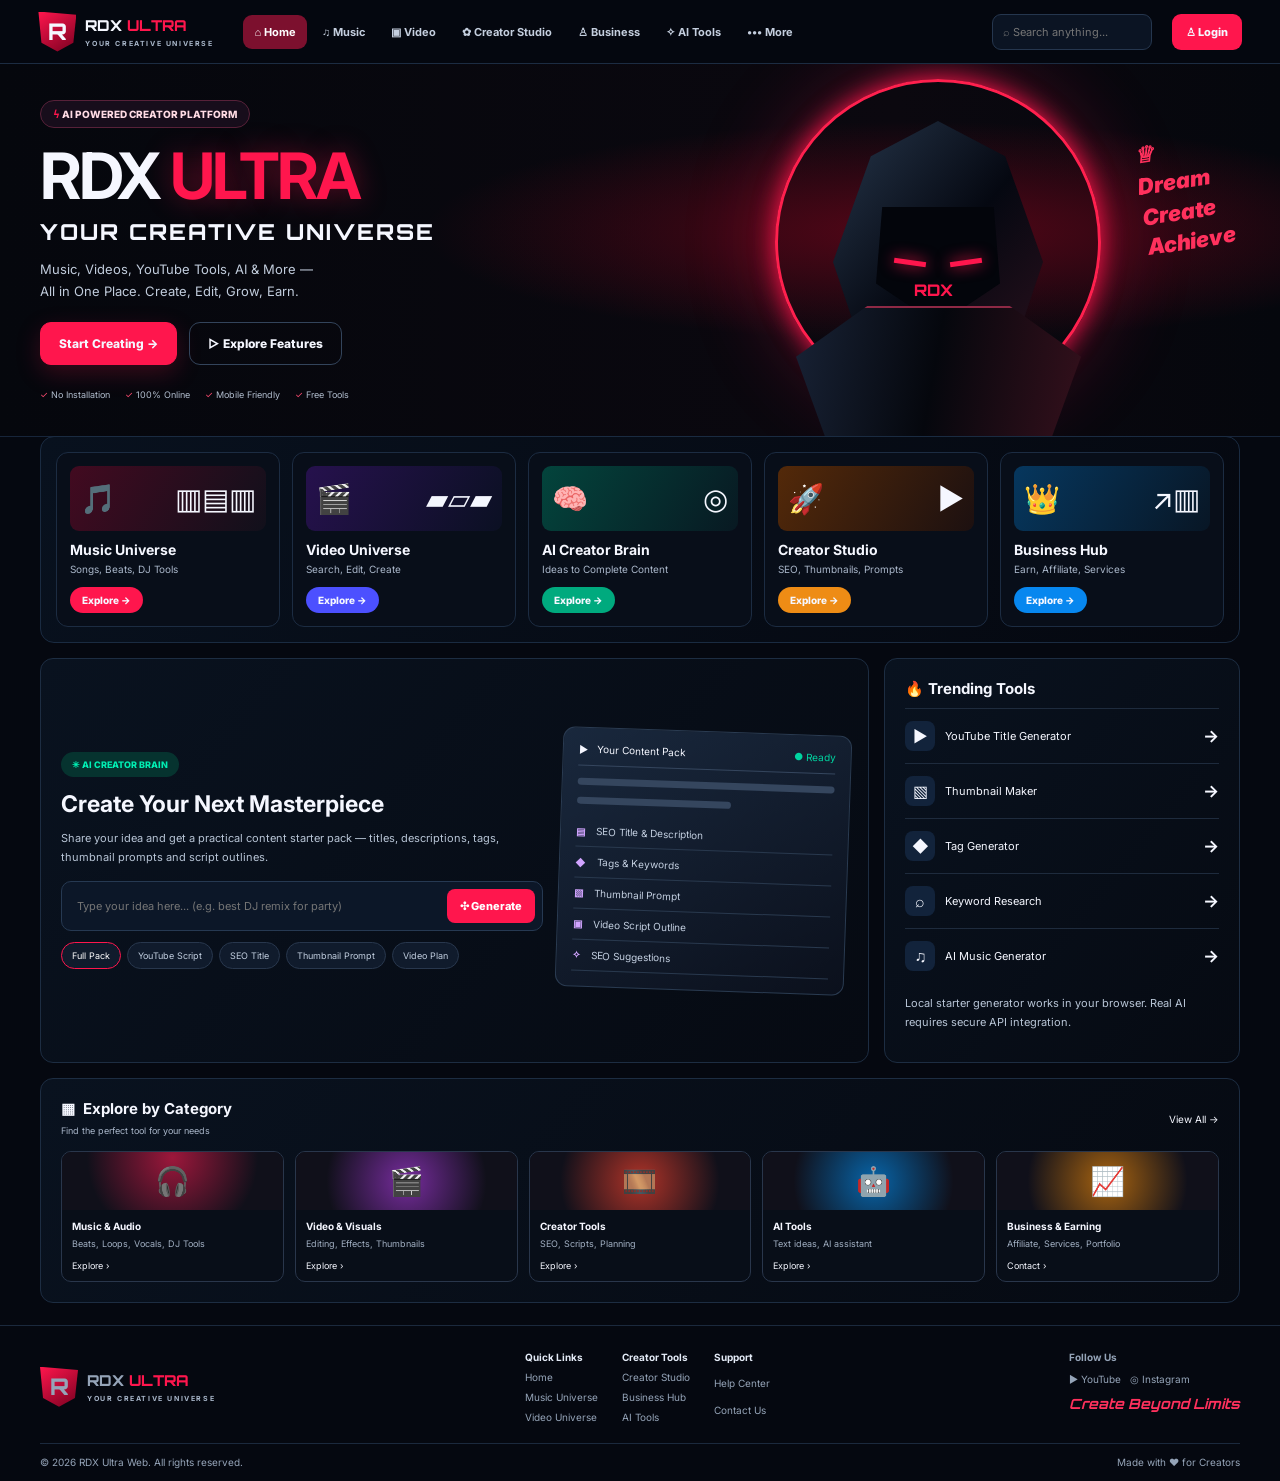
==== commit 64f68d95: "Add files via upload" ====
--- a/index.html
+++ b/index.html
@@ -1,41 +1,12 @@
-<!doctype html>
-<html lang="en">
-<head>
-<meta charset="utf-8"><meta name="viewport" content="width=device-width,initial-scale=1">
-<meta name="theme-color" content="#060811"><title>RDX ULTRA — Creator Brain 2.0</title>
-<style>
-@import url('https://fonts.googleapis.com/css2?family=Inter:wght@400;500;600;700;800;900&family=Orbitron:wght@500;700;800&display=swap');
-:root{--bg:#060811;--panel:#0b1120;--panel2:#10192a;--line:#25334b;--txt:#f4f7ff;--muted:#9eabc0;--red:#ff244f;--green:#00d8a0;--blue:#4a8dff}*{box-sizing:border-box}html{scroll-behavior:smooth}body{margin:0;background:var(--bg);color:var(--txt);font-family:Inter,Arial,sans-serif}button,input,textarea,select{font:inherit}button,a{cursor:pointer}a{color:inherit;text-decoration:none}.wrap{width:min(1180px,94%);margin:auto}.top{height:68px;border-bottom:1px solid #1c2a40;display:flex;align-items:center;justify-content:space-between;gap:15px;padding:0 3%;background:#060811ed;position:sticky;top:0;z-index:10;backdrop-filter:blur(14px)}.logo{display:flex;align-items:center;gap:10px;font:800 15px Orbitron}.logo-mark{display:grid;place-items:center;width:38px;height:40px;background:linear-gradient(145deg,#ff2450,#78001e);clip-path:polygon(0 0,100% 8%,92% 78%,50% 100%,8% 78%);font-size:22px}.logo em{color:var(--red);font-style:normal}.logo small{display:block;font:700 7px Inter;letter-spacing:1.5px;color:var(--muted);margin-top:3px}.navlinks{display:flex;gap:20px;font-size:11px;color:#c7d1e0}.navlinks a:hover{color:var(--red)}.topbtn{border:1px solid var(--line);background:#0c1423;color:white;border-radius:9px;padding:10px 13px;font-size:11px}.hero{padding:44px 0 30px;background:radial-gradient(ellipse at 82% 20%,#4c071b88,transparent 36%),linear-gradient(130deg,#060811,#0b0b17)}.eyebrow{font-size:10px;letter-spacing:2px;color:#ffb6c6;font-weight:800}.hero-grid{display:grid;grid-template-columns:1.1fr .9fr;gap:30px;align-items:center}.hero h1{font-size:clamp(38px,5.4vw,66px);line-height:1;letter-spacing:-2.5px;margin:18px 0}.hero h1 span{color:var(--red);text-shadow:0 0 35px #ff244f44}.hero p{max-width:600px;color:var(--muted);font-size:13px;line-height:1.8}.hero-actions{display:flex;gap:10px;flex-wrap:wrap;margin-top:23px}.btn{border:1px solid var(--line);border-radius:10px;padding:12px 16px;background:#101828;color:white;font-size:11px;font-weight:800}.btn.red{background:var(--red);border-color:var(--red)}.hero-art{height:260px;display:grid;place-items:center;position:relative}.orb{width:215px;height:215px;border-radius:50%;border:1px solid #ff244f88;box-shadow:0 0 60px #ff244f22,inset 0 0 50px #ff244f14;display:grid;place-items:center;position:relative}.orb:before,.orb:after{content:'';position:absolute;width:285px;height:100px;border:1px dashed #ff244f88;border-radius:50%;transform:rotate(35deg)}.orb:after{transform:rotate(-35deg);border-color:#4a8dff77}.orb span{font:800 40px Orbitron;color:var(--red);text-shadow:0 0 25px #ff244f88}.float{position:absolute;padding:10px 13px;background:#111a2b;border:1px solid #34435b;border-radius:10px;font-size:10px;box-shadow:0 10px 30px #0008}.f1{top:18px;left:5%}.f2{bottom:20px;right:0}.f3{bottom:25px;left:2%}.statrow{display:grid;grid-template-columns:repeat(4,1fr);gap:10px;margin:20px auto 0}.stat{padding:14px;border:1px solid var(--line);border-radius:11px;background:#0a101d}.stat b{display:block;font-size:18px}.stat span{color:var(--muted);font-size:9px}.section{padding:32px 0}.section-head{display:flex;justify-content:space-between;align-items:end;gap:15px;margin-bottom:17px}.section-head h2{margin:7px 0 0;font-size:24px;letter-spacing:-.8px}.section-head p{margin:0;color:var(--muted);font-size:11px}.workspace{display:grid;grid-template-columns:1.15fr .85fr;gap:14px}.panel{border:1px solid var(--line);background:linear-gradient(140deg,#0c1423,#080d17);border-radius:14px;padding:18px;min-width:0}.panel h3{font-size:15px;margin:0 0 7px}.muted{font-size:11px;color:var(--muted);line-height:1.7}.label{display:block;font-size:9px;letter-spacing:1.5px;font-weight:800;color:#c5d0e0;margin:15px 0 8px}.field,textarea,select{width:100%;background:#070c16;color:#f3f6ff;border:1px solid #2a3a52;border-radius:9px;padding:12px;font-size:12px;outline:none}.field:focus,textarea:focus,select:focus{border-color:var(--red)}textarea{resize:vertical;min-height:90px;line-height:1.6}.two{display:grid;grid-template-columns:1fr 1fr;gap:10px}.modes{display:flex;flex-wrap:wrap;gap:7px;margin:10px 0}.mode{border:1px solid #2b3a52;background:#0d1728;color:#cbd5e5;border-radius:20px;padding:8px 10px;font-size:10px}.mode.active{background:#4b1023;border-color:var(--red);color:#fff}.generate{width:100%;margin-top:13px;background:linear-gradient(100deg,#ff244f,#bd0632);border:0;color:white;border-radius:10px;padding:13px;font-size:12px;font-weight:900}.output-head{display:flex;align-items:center;justify-content:space-between;gap:10px;margin-bottom:10px}.status{font-size:9px;color:var(--green);background:#063127;padding:6px 8px;border-radius:20px}.output{min-height:230px;white-space:pre-wrap;line-height:1.75;font-size:11px;color:#d6dfed;background:#060b14;border:1px solid #25344b;border-radius:10px;padding:13px;overflow-wrap:anywhere}.output.empty{color:#6f7e93;display:grid;place-items:center;text-align:center}.out-actions{display:flex;gap:8px;flex-wrap:wrap;margin-top:10px}.out-actions button{background:#101a2b;border:1px solid #2c3c54;border-radius:8px;color:white;padding:9px 12px;font-size:10px}.saved-list{display:grid;gap:8px}.saved{padding:11px;border:1px solid #26364d;background:#0a1220;border-radius:9px;display:flex;gap:10px;align-items:center}.saved-main{flex:1;min-width:0}.saved b{font-size:11px;display:block;white-space:nowrap;overflow:hidden;text-overflow:ellipsis}.saved small{font-size:9px;color:var(--muted)}.saved button{border:1px solid #34445c;background:#121d30;color:#d8e1ee;border-radius:7px;padding:7px;font-size:9px}.saved-empty{font-size:11px;color:#7f8da2;padding:16px;border:1px dashed #293a52;border-radius:9px}.toolgrid{display:grid;grid-template-columns:repeat(4,1fr);gap:11px}.tool{border:1px solid var(--line);border-radius:12px;background:#0b1220;padding:14px;transition:.2s}.tool:hover{border-color:#8a2944;transform:translateY(-3px)}.tool .ico{font-size:21px}.tool h4{font-size:12px;margin:10px 0 5px}.tool p{font-size:10px;color:var(--muted);line-height:1.6;margin:0}.tool a{display:inline-block;margin-top:12px;color:#ff6b89;font-size:10px;font-weight:800}.foot{border-top:1px solid #1d2b40;padding:22px 0;color:#8391a6;font-size:10px}.toast{position:fixed;bottom:20px;left:50%;transform:translateX(-50%);background:#10251f;border:1px solid #147b5d;color:#cffff0;padding:11px 15px;border-radius:10px;font-size:11px;display:none;z-index:99}.toast.show{display:block}
-@media(max-width:800px){.navlinks{display:none}.hero-grid{grid-template-columns:1fr}.hero-art{height:220px}.workspace{grid-template-columns:1fr}.toolgrid{grid-template-columns:repeat(2,1fr)}}@media(max-width:520px){.hero{padding-top:30px}.hero-art{height:190px}.orb{width:150px;height:150px}.orb:before,.orb:after{width:210px;height:70px}.orb span{font-size:30px}.statrow{grid-template-columns:repeat(2,1fr)}.section-head{display:block}.section-head p{margin-top:8px}.two{grid-template-columns:1fr}.panel{padding:13px}.toolgrid{gap:8px}.tool{padding:11px}.topbtn{padding:9px}.hero h1{letter-spacing:-1.5px}}
-</style>
-</head>
-<body>
-<header class="top"><a class="logo" href="#top"><span class="logo-mark">R</span><span>RDX <em>ULTRA</em><small>CREATOR WORKSPACE 2.0</small></span></a><nav class="navlinks"><a href="#brain">Creator Brain</a><a href="#saved">Saved Projects</a><a href="#tools">Tools</a></nav><button class="topbtn" id="theme">☾ Theme</button></header>
-<main id="top">
-<section class="hero"><div class="wrap hero-grid"><div><div class="eyebrow">✦ NEXT-LEVEL CREATOR WORKSPACE</div><h1>IDEA IN.<br><span>CONTENT OUT.</span></h1><p>Turn a rough idea into a practical creator starter pack. Generate content drafts, save projects in this browser, reopen them later, and copy your output whenever you need it.</p><div class="hero-actions"><a class="btn red" href="#brain">Open Creator Brain ↘</a><a class="btn" href="#saved">My saved projects ↓</a></div></div><div class="hero-art"><div class="orb"><span>RDX</span></div><div class="float f1">✦ AI CONTENT WORKFLOW</div><div class="float f2">▣ PROJECT MEMORY</div><div class="float f3">⚡ CREATOR MODE: ON</div></div></div><div class="wrap statrow"><div class="stat"><b>06</b><span>CONTENT FORMATS</span></div><div class="stat"><b>01</b><span>CREATOR WORKSPACE</span></div><div class="stat"><b>∞</b><span>IDEAS TO EXPLORE</span></div><div class="stat"><b>100%</b><span>LOCAL SAVE IN BROWSER</span></div></div></section>
-<section class="section wrap" id="brain"><div class="section-head"><div><div class="eyebrow">01 / GENERATION WORKSPACE</div><h2>🧠 Creator Brain 2.0</h2></div><p>Draft → Review → Save → Copy</p></div><div class="workspace"><div class="panel"><h3>Build your content pack</h3><div class="muted">Describe the idea and choose the output you need. This version generates structured starter drafts locally; it does not call an AI service.</div><form id="form"><label class="label" for="topic">YOUR IDEA / TOPIC</label><textarea id="topic" required placeholder="Example: Bhojpuri romantic song slowed + reverb YouTube upload"></textarea><div class="two"><div><label class="label" for="platform">PLATFORM</label><select id="platform"><option>YouTube</option><option>YouTube Shorts</option><option>Instagram Reels</option><option>Facebook</option><option>Blog / Website</option></select></div><div><label class="label" for="language">LANGUAGE</label><select id="language"><option>Hinglish</option><option>Hindi</option><option>English</option><option>Punjabi</option><option>Bhojpuri</option></select></div></div><label class="label">OUTPUT TYPE</label><div class="modes" id="modes"><button type="button" class="mode active" data-mode="Full Pack">Full Pack</button><button type="button" class="mode" data-mode="SEO">SEO</button><button type="button" class="mode" data-mode="Titles">Titles</button><button type="button" class="mode" data-mode="Script">Script</button><button type="button" class="mode" data-mode="Thumbnail">Thumbnail Prompt</button><button type="button" class="mode" data-mode="Shorts">Shorts Plan</button></div><button class="generate" type="submit">✦ Generate Creator Draft</button></form></div>
-<div class="panel"><div class="output-head"><h3>Output Studio</h3><span class="status" id="status">● WAITING FOR IDEA</span></div><div id="output" class="output empty">Your generated draft will appear here.<br>Fill in your idea and tap Generate.</div><div class="out-actions"><button id="copy" disabled>Copy output</button><button id="save" disabled>Save project</button><button id="download" disabled>Export .txt</button><button id="clear">Clear</button></div></div></div></section>
-<section class="section wrap" id="saved"><div class="section-head"><div><div class="eyebrow">02 / YOUR WORKSPACE MEMORY</div><h2>💾 Saved Projects</h2></div><p>Stored locally in this browser on this device.</p></div><div class="panel"><div id="savedlist" class="saved-list"><div class="saved-empty">No saved projects yet. Generate a draft, then tap “Save project”.</div></div></div></section>
-<section class="section wrap" id="tools"><div class="section-head"><div><div class="eyebrow">03 / CREATOR TOOLKIT</div><h2>⚡ Quick Tools</h2></div></div><div class="toolgrid"><a class="tool" href="#brain" data-preset="SEO"><div class="ico">🔎</div><h4>SEO Starter</h4><p>Draft titles, descriptions and keyword ideas.</p><span>Open tool →</span></a><a class="tool" href="#brain" data-preset="Titles"><div class="ico">✍️</div><h4>Title Lab</h4><p>Generate multiple title directions.</p><span>Open tool →</span></a><a class="tool" href="#brain" data-preset="Thumbnail"><div class="ico">🖼️</div><h4>Thumbnail Prompt</h4><p>Write a visual prompt for a thumbnail tool.</p><span>Open tool →</span></a><a class="tool" href="#brain" data-preset="Script"><div class="ico">🎬</div><h4>Script Outline</h4><p>Build a hook, body and closing outline.</p><span>Open tool →</span></a></div></section>
-</main><footer class="foot"><div class="wrap">RDX ULTRA · CREATOR WORKSPACE 2.0 <span style="float:right">Local drafts stay in this browser unless exported.</span><p>Note: This is a template-based workspace, not a live AI API. Cross-device sync, login, database, and real AI require a secure backend.</p></div></footer><div class="toast" id="toast"></div>
+<!doctype html><html lang="en"><head><meta charset="utf-8"><meta name="viewport" content="width=device-width,initial-scale=1"><meta name="theme-color" content="#050810"><title>RDX ULTRA — Your Creative Universe</title><meta name="description" content="Music, videos, YouTube tools, AI creator tools and business resources in one place."><link rel="canonical" href="https://rdx-raj.github.io/rdxultraweb/"><style>
+@import url('https://fonts.googleapis.com/css2?family=Inter:wght@400;500;600;700;800;900&family=Orbitron:wght@500;700;800&display=swap');:root{--bg:#050810;--panel:#09111f;--line:#1c2c42;--txt:#f5f7ff;--muted:#aab7ca;--red:#ff164d;--blue:#238cff;--green:#00d4a0}*{box-sizing:border-box}html{scroll-behavior:smooth}body{margin:0;background:var(--bg);color:var(--txt);font-family:Inter,Arial,sans-serif}a{color:inherit;text-decoration:none}button,input,textarea{font:inherit}.wrap{width:min(1200px,94%);margin:auto}header{height:64px;display:flex;align-items:center;gap:20px;padding:0 3%;border-bottom:1px solid var(--line);position:sticky;top:0;z-index:10;background:#050810ed;backdrop-filter:blur(16px)}.logo{display:flex;align-items:center;gap:9px;font:800 15px Orbitron;min-width:185px}.shield{display:grid;place-items:center;width:38px;height:40px;background:linear-gradient(145deg,#ff164d,#780020);clip-path:polygon(0 0,100% 8%,92% 78%,50% 100%,8% 78%);font-size:23px}.logo em{font-style:normal;color:var(--red)}.logo small{display:block;font:700 7px Inter;letter-spacing:1.6px;color:#a9b7ca;margin-top:4px}nav{display:flex;gap:4px;flex:1}nav a{padding:10px 11px;border-radius:9px;font-size:11px;font-weight:700;color:#c4cede;white-space:nowrap}nav a:hover,nav a.active{background:#7c102e;color:white}.search{width:160px;background:#0b1423;border:1px solid #25364e;border-radius:9px;padding:10px;color:white;font-size:11px}.headbtn{background:var(--red);padding:11px 14px;border-radius:9px;font-size:11px;font-weight:800}.menu{display:none;background:none;border:0;color:white;font-size:23px}.hero{min-height:360px;position:relative;overflow:hidden;background:radial-gradient(ellipse at 72% 45%,#550617,transparent 38%),linear-gradient(90deg,#05070d,#0b080f 70%,#05070d);border-bottom:1px solid #17253a}.hero:before{content:'';position:absolute;right:14%;top:4%;width:320px;height:320px;border:3px solid #ff204e;border-radius:50%;box-shadow:0 0 25px #ff164d,0 0 90px #ff164d55}.hero-copy{position:relative;z-index:2;padding:36px 0;width:56%}.pill{display:inline-block;border:1px solid #572139;background:#170d1b;padding:7px 12px;border-radius:20px;font-size:10px;font-weight:800;color:#ffdbe4}.pill b{color:var(--red)}h1{font-size:clamp(42px,5vw,67px);line-height:.98;letter-spacing:-3px;margin:17px 0 10px}h1 span{color:var(--red);text-shadow:0 0 28px #ff164d66}.sub{font:800 clamp(14px,1.8vw,22px) Orbitron;letter-spacing:2px}.hero p{font-size:13px;line-height:1.7;color:#c1ccdc}.actions{display:flex;gap:12px;flex-wrap:wrap;margin-top:20px}.btn{padding:13px 18px;border-radius:11px;font-size:12px;font-weight:800;display:inline-flex;gap:15px;border:1px solid #33445b}.btn.red{background:var(--red);border-color:var(--red);box-shadow:0 8px 25px #ff164d35}.checks{display:flex;gap:15px;flex-wrap:wrap;margin-top:24px;color:#b1bdce;font-size:9px}.checks span:before{content:'✓ ';color:#ff4b70}.person{position:absolute;right:15%;bottom:-15px;width:300px;height:330px}.hood{position:absolute;top:0;left:45px;width:210px;height:235px;background:linear-gradient(130deg,#26364b,#050811 55%,#28101c);clip-path:polygon(50% 0,82% 15%,100% 60%,85% 100%,15% 100%,0 60%,18% 15%);filter:drop-shadow(0 0 18px #ff164d55)}.mask{position:absolute;top:86px;left:88px;width:124px;height:118px;background:#03050b;clip-path:polygon(5% 0,95% 0,100% 65%,50% 100%,0 65%);border-bottom:3px solid var(--red)}.eye{position:absolute;top:53px;width:32px;height:5px;background:#ff164d;box-shadow:0 0 15px #ff164d}.eye.l{left:18px;transform:rotate(8deg)}.eye.r{right:18px;transform:rotate(-8deg)}.mask strong{position:absolute;top:73px;left:38px;color:#ff164d;font:800 16px Orbitron}.torso{position:absolute;bottom:0;left:8px;width:285px;height:145px;background:linear-gradient(100deg,#182235,#05070d 48%,#35101c);clip-path:polygon(25% 0,75% 0,100% 35%,88% 100%,12% 100%,0 35%);border-top:2px solid #8e2945}.slogan{position:absolute;right:4%;top:70px;color:#ff315d;font-size:22px;font-style:italic;font-weight:900;transform:rotate(-9deg);line-height:1.4}.portal-wrap{position:relative;margin-top:-1px;padding:15px;background:linear-gradient(120deg,#08111e,#050810);border:1px solid #1a2b41;border-radius:14px}.portals{display:grid;grid-template-columns:repeat(5,1fr);gap:12px}.portal{padding:13px;border:1px solid var(--line);border-radius:12px;background:#080e19;transition:.2s}.portal:hover{transform:translateY(-4px);border-color:#53637c}.art{height:65px;border-radius:9px;display:flex;align-items:center;justify-content:space-between;padding:10px;margin-bottom:10px;font-size:29px;background:linear-gradient(120deg,#420a20,#11101b)}.portal:nth-child(2) .art{background:linear-gradient(120deg,#26114d,#0b1023)}.portal:nth-child(3) .art{background:linear-gradient(120deg,#03443c,#081922)}.portal:nth-child(4) .art{background:linear-gradient(120deg,#532909,#1c1010)}.portal:nth-child(5) .art{background:linear-gradient(120deg,#06375e,#081625)}.portal h3{font-size:14px;margin:0 0 5px}.portal p{font-size:10px;color:var(--muted);margin:0 0 12px}.pillbtn{display:inline-block;border-radius:20px;padding:7px 12px;background:var(--red);font-size:10px;font-weight:800}.portal:nth-child(2) .pillbtn{background:#4c50ff}.portal:nth-child(3) .pillbtn{background:#00aa7e}.portal:nth-child(4) .pillbtn{background:#ee8c15}.portal:nth-child(5) .pillbtn{background:#0787ef}.dashboard{display:grid;grid-template-columns:2.1fr .9fr;gap:15px;margin-top:15px}.panel{background:linear-gradient(130deg,#09121f,#060a12);border:1px solid #1d2d42;border-radius:13px;padding:20px}.brain{display:grid;grid-template-columns:1.25fr .75fr;gap:16px;align-items:center}.tag{display:inline-block;padding:7px 11px;border-radius:20px;background:#06332f;color:#00edb2;font-size:9px;font-weight:800}h2{font-size:23px;margin:13px 0 8px}.desc{font-size:11px;line-height:1.7;color:#b8c5d6}.idea-row{display:flex;gap:8px;padding:7px;background:#0c1728;border:1px solid #263952;border-radius:10px;margin-top:15px}.idea-row input{min-width:0;flex:1;background:transparent;border:0;outline:0;color:white;padding:8px;font-size:11px}.idea-row button,.copy{border:0;border-radius:8px;background:var(--red);color:white;padding:10px 13px;font-size:11px;font-weight:800;cursor:pointer}.types{display:flex;gap:6px;flex-wrap:wrap;margin-top:11px}.types button{border:1px solid #28374d;background:#101b2c;color:#c2cfe0;border-radius:20px;padding:7px 10px;font-size:9px;cursor:pointer}.types button.active{border-color:var(--red);color:white}.output{display:none;margin-top:12px;background:#050a12;border:1px solid #2a3b52;border-radius:9px;padding:13px;white-space:pre-wrap;line-height:1.7;font-size:11px;color:#e2ebf8}.output.show{display:block}.doc{background:linear-gradient(150deg,#19283d,#0b101c);border:1px solid #2a3b51;border-radius:12px;padding:15px;transform:rotate(2deg)}.docline{height:7px;background:#35465e;border-radius:8px;margin:12px 0}.docline.short{width:60%}.docitem{padding:9px 0;border-bottom:1px solid #29394e;font-size:10px;color:#c3cfe0}.docitem b{color:#d1a4ff;margin-right:8px}.trend h3{margin:0 0 10px;font-size:15px}.trendrow{display:flex;align-items:center;gap:10px;border-top:1px solid #1e2b3d;padding:12px 0;font-size:11px}.trendrow span{width:30px;height:30px;display:grid;place-items:center;background:#12233b;border-radius:8px;font-size:16px}.trendrow b{margin-left:auto;font-size:17px}.categories{margin-top:15px}.cathead{display:flex;justify-content:space-between;align-items:center;margin-bottom:13px}.cathead h3{margin:0;font-size:15px}.cathead small{font-size:9px;color:var(--muted)}.catgrid{display:grid;grid-template-columns:repeat(5,1fr);gap:11px}.cat{border:1px solid #29364b;border-radius:10px;overflow:hidden;background:#080e18}.catart{height:58px;display:grid;place-items:center;font-size:28px;background:radial-gradient(circle at 50% 10%,#9c173b,#10101a 70%)}.cat:nth-child(2) .catart{background:radial-gradient(circle,#762c9c,#10101a 70%)}.cat:nth-child(3) .catart{background:radial-gradient(circle,#ae3328,#10101a 70%)}.cat:nth-child(4) .catart{background:radial-gradient(circle,#0864a7,#10101a 70%)}.cat:nth-child(5) .catart{background:radial-gradient(circle,#a76310,#10101a 70%)}.catbody{padding:10px}.cat h4{margin:0 0 5px;font-size:10px}.cat p{margin:0;color:#a2b0c3;font-size:9px;line-height:1.5}.cat a{display:block;margin-top:9px;font-size:9px}.footer{border-top:1px solid #1b293d;margin-top:22px;padding:25px 0 13px;color:#95a4b8;font-size:10px}.footrow{display:flex;justify-content:space-between;gap:25px;flex-wrap:wrap}.footlinks{display:flex;gap:24px;flex-wrap:wrap}.footlinks div{display:grid;gap:8px}.footlinks strong{color:#e4ebf7}.copyright{border-top:1px solid #1b293d;margin-top:20px;padding-top:12px;display:flex;justify-content:space-between}body.light{background:#eef2f8;color:#172033}body.light header{background:#f5f7fcf2}body.light .portal,body.light .panel,body.light .cat{background:#fff;color:#172033}body.light .hero{background:radial-gradient(ellipse at 70% 45%,#ffc6d4,transparent 40%),#f5f7fc}body.light .hero p,body.light .portal p,body.light .desc{color:#526177}body.light .idea-row{background:#f1f5fb}body.light .idea-row input{color:#172033}@media(max-width:1050px){header{gap:10px}.logo{min-width:145px}nav a{padding:9px 6px;font-size:10px}.search{width:120px}.person{right:8%;transform:scale(.85);transform-origin:bottom right}.portals{gap:8px}.portal{padding:10px}}@media(max-width:800px){.menu{display:block}nav{display:none;position:absolute;top:60px;left:3%;right:3%;background:#080e19;border:1px solid #26364c;border-radius:12px;padding:12px;flex-direction:column;align-items:stretch}nav.open{display:flex}nav a{font-size:12px}.search{flex:1;width:auto}.hero-copy{width:66%}.person{right:0;transform:scale(.72)}.slogan{display:none}.portals{grid-template-columns:repeat(3,1fr)}.dashboard{grid-template-columns:1fr}.catgrid{grid-template-columns:repeat(3,1fr)}}@media(max-width:560px){header{height:60px;padding:0 3%;gap:8px}.logo{min-width:0;font-size:12px}.shield{width:33px;height:35px}.search{display:none}.headbtn{padding:10px}.hero{min-height:550px}.hero-copy{width:100%;padding-top:32px}.hero h1{font-size:48px}.person{right:5%;bottom:-8px;transform:scale(.67);transform-origin:bottom right}.hero:before{width:255px;height:255px;right:0;top:auto;bottom:6px}.checks{gap:10px}.portal-wrap{padding:9px}.portals{grid-template-columns:repeat(2,minmax(0,1fr));gap:8px}.portal .art{height:55px}.portal h3{font-size:12px}.portal p{font-size:9px;min-height:25px}.pillbtn{font-size:9px}.panel{padding:14px}.brain{grid-template-columns:1fr}.doc{display:none}.idea-row{flex-direction:column}.idea-row button{padding:12px}.catgrid{grid-template-columns:repeat(2,1fr)}.footrow{display:grid}.footlinks{gap:17px}.copyright{font-size:9px}}@media(max-width:360px){.portals{grid-template-columns:1fr}.hero h1{font-size:42px}}
+</style></head><body><header><a class="logo" href="#home"><span class="shield">R</span><span>RDX <em>ULTRA</em><small>YOUR CREATIVE UNIVERSE</small></span></a><button class="menu" id="menu" aria-label="Open menu">☰</button><nav id="nav"><a class="active" href="#home">⌂ Home</a><a href="music-universe.html">♫ Music</a><a href="video-universe.html">▣ Video</a><a href="creator-studio.html">✿ Creator Studio</a><a href="#business">♙ Business</a><a href="#brain">✧ AI Tools</a><a href="#categories">••• More</a></nav><input id="search" class="search" placeholder="⌕ Search anything..." aria-label="Search features"><button class="menu" id="theme" aria-label="Toggle theme">☾</button><a class="headbtn" href="#brain">♙ Login</a></header>
+<section class="hero" id="home"><div class="wrap"><div class="hero-copy"><div class="pill"><b>ϟ</b> AI POWERED CREATOR PLATFORM</div><h1>RDX <span>ULTRA</span></h1><div class="sub">YOUR CREATIVE UNIVERSE</div><p>Music, Videos, YouTube Tools, AI &amp; More —<br>All in One Place. Create, Edit, Grow, Earn.</p><div class="actions"><a class="btn red" href="#brain">Start Creating →</a><a class="btn" href="#portals">▷ Explore Features</a></div><div class="checks"><span>No Installation</span><span>100% Online</span><span>Mobile Friendly</span><span>Free Tools</span></div></div></div><div class="person" aria-label="Stylized RDX hooded creator artwork"><div class="hood"></div><div class="mask"><i class="eye l"></i><i class="eye r"></i><strong>RDX</strong></div><div class="torso"></div></div><div class="slogan">♕<br>Dream<br>Create<br>Achieve</div></section>
+<section class="wrap portal-wrap" id="portals"><div class="portals"><a class="portal" href="music-universe.html"><div class="art">🎵 <span>▥▤▥</span></div><h3>Music Universe</h3><p>Songs, Beats, DJ Tools</p><span class="pillbtn">Explore →</span></a><a class="portal" href="video-universe.html"><div class="art">🎬 <span>▰▱▰</span></div><h3>Video Universe</h3><p>Search, Edit, Create</p><span class="pillbtn">Explore →</span></a><a class="portal" href="#brain"><div class="art">🧠 <span>◎</span></div><h3>AI Creator Brain</h3><p>Ideas to Complete Content</p><span class="pillbtn">Explore →</span></a><a class="portal" href="creator-studio.html"><div class="art">🚀 <span>▶</span></div><h3>Creator Studio</h3><p>SEO, Thumbnails, Prompts</p><span class="pillbtn">Explore →</span></a><a class="portal" href="#business"><div class="art">👑 <span>↗▥</span></div><h3>Business Hub</h3><p>Earn, Affiliate, Services</p><span class="pillbtn">Explore →</span></a></div></section>
+<section class="wrap dashboard" id="brain"><div class="panel brain"><div><span class="tag">✳ AI CREATOR BRAIN</span><h2>Create Your Next Masterpiece</h2><p class="desc">Share your idea and get a practical content starter pack — titles, descriptions, tags, thumbnail prompts and script outlines.</p><form id="ideaform"><div class="idea-row"><input id="idea" required placeholder="Type your idea here... (e.g. best DJ remix for party)"><button type="submit">✣ Generate</button></div><div class="types"><button type="button" class="active" data-kind="Full Pack">Full Pack</button><button type="button" data-kind="YouTube Script">YouTube Script</button><button type="button" data-kind="SEO Title">SEO Title</button><button type="button" data-kind="Thumbnail Prompt">Thumbnail Prompt</button><button type="button" data-kind="Video Plan">Video Plan</button></div></form><div id="output" class="output" aria-live="polite"></div><button id="copy" class="copy" hidden>Copy result</button></div><div class="doc"><div style="font-size:10px;border-bottom:1px solid #35465e;padding-bottom:10px">▶ &nbsp; Your Content Pack <span style="float:right;color:#00d4a0">● Ready</span></div><div class="docline"></div><div class="docline short"></div><div class="docitem"><b>▤</b> SEO Title &amp; Description</div><div class="docitem"><b>◆</b> Tags &amp; Keywords</div><div class="docitem"><b>▧</b> Thumbnail Prompt</div><div class="docitem"><b>▣</b> Video Script Outline</div><div class="docitem"><b>✧</b> SEO Suggestions</div></div></div><aside class="panel trend"><h3>🔥 Trending Tools</h3><div class="trendrow"><span>▶</span>YouTube Title Generator<b>→</b></div><div class="trendrow"><span>▧</span>Thumbnail Maker<b>→</b></div><div class="trendrow"><span>◆</span>Tag Generator<b>→</b></div><div class="trendrow"><span>⌕</span>Keyword Research<b>→</b></div><div class="trendrow"><span>♫</span>AI Music Generator<b>→</b></div><p class="desc">Local starter generator works in your browser. Real AI requires secure API integration.</p></aside></section>
+<section class="wrap panel categories" id="categories"><div class="cathead"><div><h3>▦ &nbsp;Explore by Category</h3><small>Find the perfect tool for your needs</small></div><a href="#portals" style="font-size:10px">View All →</a></div><div class="catgrid"><div class="cat"><div class="catart">🎧</div><div class="catbody"><h4>Music &amp; Audio</h4><p>Beats, Loops, Vocals, DJ Tools</p><a href="music-universe.html">Explore ›</a></div></div><div class="cat"><div class="catart">🎬</div><div class="catbody"><h4>Video &amp; Visuals</h4><p>Editing, Effects, Thumbnails</p><a href="video-universe.html">Explore ›</a></div></div><div class="cat"><div class="catart">🎞️</div><div class="catbody"><h4>Creator Tools</h4><p>SEO, Scripts, Planning</p><a href="creator-studio.html">Explore ›</a></div></div><div class="cat"><div class="catart">🤖</div><div class="catbody"><h4>AI Tools</h4><p>Text ideas, AI assistant</p><a href="#brain">Explore ›</a></div></div><div class="cat" id="business"><div class="catart">📈</div><div class="catbody"><h4>Business &amp; Earning</h4><p>Affiliate, Services, Portfolio</p><a href="mailto:contact@rdxultraweb.com">Contact ›</a></div></div></div></section>
+<footer class="footer"><div class="wrap"><div class="footrow"><a class="logo" href="#home"><span class="shield">R</span><span>RDX <em>ULTRA</em><small>YOUR CREATIVE UNIVERSE</small></span></a><div class="footlinks"><div><strong>Quick Links</strong><a href="#home">Home</a><a href="music-universe.html">Music Universe</a><a href="video-universe.html">Video Universe</a></div><div><strong>Creator Tools</strong><a href="creator-studio.html">Creator Studio</a><a href="#business">Business Hub</a><a href="#brain">AI Tools</a></div><div><strong>Support</strong><a href="#brain">Help Center</a><a href="mailto:contact@rdxultraweb.com">Contact Us</a></div></div><div><strong>Follow Us</strong><p><a href="https://www.youtube.com/" target="_blank" rel="noopener">▶ YouTube</a> &nbsp; <a href="https://www.instagram.com/rdx_raaaj/" target="_blank" rel="noopener">◎ Instagram</a></p><b style="color:#ff315d;font:italic 700 14px Orbitron">Create Beyond Limits</b></div></div><div class="copyright"><span>© 2026 RDX Ultra Web. All rights reserved.</span><span>Made with ♥ for Creators</span></div></div></footer>
 <script>
-let mode='Full Pack',currentTitle='',currentText='';const $=id=>document.getElementById(id);
-function toast(s){const t=$('toast');t.textContent=s;t.classList.add('show');setTimeout(()=>t.classList.remove('show'),2200)}
-document.querySelectorAll('[data-mode]').forEach(b=>b.addEventListener('click',()=>{mode=b.dataset.mode;document.querySelectorAll('[data-mode]').forEach(x=>x.classList.toggle('active',x===b))}));
-document.querySelectorAll('[data-preset]').forEach(a=>a.addEventListener('click',()=>{mode=a.dataset.preset;document.querySelectorAll('[data-mode]').forEach(x=>x.classList.toggle('active',x.dataset.mode===mode))}));
-$('theme').addEventListener('click',()=>{const light=document.body.dataset.theme!=='light';document.body.dataset.theme=light?'light':'dark';if(light){document.documentElement.style.setProperty('--bg','#eef2f8');document.documentElement.style.setProperty('--panel','#fff');document.documentElement.style.setProperty('--txt','#101827');document.documentElement.style.setProperty('--muted','#536176');$('theme').textContent='☀ Theme'}else{['--bg','--panel','--txt','--muted'].forEach((k,i)=>document.documentElement.style.removeProperty(k));$('theme').textContent='☾ Theme'}});
-function generate(topic,platform,lang,m){const t=topic.trim(),clean=t.replace(/[<>]/g,'');const words=clean.split(/\s+/).filter(Boolean);const hashtag=words.slice(0,6).map(w=>'#'+w.replace(/[^\p{L}\p{N}]/gu,'')).filter(x=>x.length>1).join(' ');const title1=clean+' | '+platform+' Special';const title2='How to Create '+clean+' — Complete Guide';const title3='Best '+clean+' Ideas You Should Try';let s='RDX ULTRA — CREATOR DRAFT\nTopic: '+clean+'\nPlatform: '+platform+'\nLanguage: '+lang+'\nOutput: '+m+'\n\n';
-if(m==='Full Pack'||m==='Titles'||m==='SEO')s+='TITLE OPTIONS\n1. '+title1+'\n2. '+title2+'\n3. '+title3+'\n\n';
-if(m==='Full Pack'||m==='SEO')s+='DESCRIPTION STARTER\nWelcome! In this '+platform+' content, we explore '+clean+'. Stay till the end for the key ideas and practical takeaways. Share your thoughts in the comments and follow for more creator content.\n\nKEYWORDS / TAGS\n'+clean+', '+words.slice(0,5).join(', ')+', '+platform+', creator tips\n\nHASHTAGS\n'+hashtag+' #creator #content\n\n';
-if(m==='Full Pack'||m==='Script')s+='SCRIPT OUTLINE\nHOOK (0–5 sec): Open with a surprising result, strong visual, or direct question about '+clean+'.\nINTRO: Explain what viewers will learn and why it matters.\nPOINT 1: Give the simplest useful takeaway.\nPOINT 2: Show an example or demonstration.\nPOINT 3: Share a mistake to avoid or a pro tip.\nCLOSE: Recap the value and invite one specific comment/action.\n\n';
-if(m==='Full Pack'||m==='Thumbnail')s+='THUMBNAIL PROMPT\nDesign a high-impact '+platform+' thumbnail about “'+clean+'”. Use one dominant subject, cinematic lighting, strong contrast, premium black and red palette with a small electric-blue accent, bold readable 3–5 word headline, clear subject/background separation, mobile-first composition, 16:9 landscape, no watermark, no clutter.\n\n';
-if(m==='Full Pack'||m==='Shorts')s+='SHORT-FORM PLAN\n0–2 sec: Visual hook or bold question.\n2–7 sec: Set up the idea.\n7–20 sec: Deliver 2–3 quick points or a satisfying transformation.\nFinal 2 sec: Clear payoff and call to action.\nOn-screen text: Keep phrases short and high contrast.\n\n';
-s+='PUBLISH CHECKLIST\n☐ Verify facts, spelling, names and usage rights.\n☐ Customize the draft to your actual content.\n☐ Check title/thumbnail readability on mobile.\n☐ Preview before publishing.\n\nIMPORTANT\nThis is a local template-generated draft, not a response from a connected AI model. Validate keywords and tailor all claims before publishing.';return s}
-$('form').addEventListener('submit',e=>{e.preventDefault();const topic=$('topic').value;if(!topic.trim())return;currentTitle=topic.trim().slice(0,70);currentText=generate(topic,$('platform').value,$('language').value,mode);$('output').classList.remove('empty');$('output').textContent=currentText;$('status').textContent='● DRAFT READY';['copy','save','download'].forEach(id=>$(id).disabled=false);});
-$('copy').addEventListener('click',async()=>{try{await navigator.clipboard.writeText(currentText);toast('Output copied')}catch{toast('Clipboard unavailable — select and copy the text')}});
-$('save').addEventListener('click',()=>{const arr=JSON.parse(localStorage.getItem('rdx_ultra_projects')||'[]');arr.unshift({id:Date.now(),title:currentTitle,mode,platform:$('platform').value,language:$('language').value,text:currentText,date:new Date().toLocaleString()});localStorage.setItem('rdx_ultra_projects',JSON.stringify(arr.slice(0,50)));renderSaved();toast('Project saved on this device')});
-$('download').addEventListener('click',()=>{const blob=new Blob([currentText],{type:'text/plain;charset=utf-8'});const a=document.createElement('a');a.href=URL.createObjectURL(blob);a.download='RDX-Creator-Draft.txt';a.click();URL.revokeObjectURL(a.href)});
-$('clear').addEventListener('click',()=>{$('output').textContent='Your generated draft will appear here.\nFill in your idea and tap Generate.';$('output').classList.add('empty');$('status').textContent='● WAITING FOR IDEA';currentText='';['copy','save','download'].forEach(id=>$(id).disabled=true)});
-function renderSaved(){const arr=JSON.parse(localStorage.getItem('rdx_ultra_projects')||'[]'),el=$('savedlist');el.innerHTML='';if(!arr.length){el.innerHTML='<div class="saved-empty">No saved projects yet. Generate a draft, then tap “Save project”.</div>';return}arr.forEach(p=>{const row=document.createElement('div');row.className='saved';const main=document.createElement('div');main.className='saved-main';const b=document.createElement('b');b.textContent=p.title;const sm=document.createElement('small');sm.textContent=p.mode+' · '+p.date;main.append(b,sm);const open=document.createElement('button');open.textContent='Open';open.onclick=()=>{currentTitle=p.title;currentText=p.text;$('topic').value=p.title;$('output').textContent=p.text;$('output').classList.remove('empty');$('status').textContent='● SAVED DRAFT OPEN';['copy','save','download'].forEach(id=>$(id).disabled=false);$('brain').scrollIntoView({behavior:'smooth'})};const del=document.createElement('button');del.textContent='Delete';del.onclick=()=>{localStorage.setItem('rdx_ultra_projects',JSON.stringify(arr.filter(x=>x.id!==p.id)));renderSaved();toast('Project deleted')};row.append(main,open,del);el.append(row)})}
-renderSaved();
-</script></body></html>+const $=id=>document.getElementById(id),nav=$('nav');$('menu').addEventListener('click',()=>nav.classList.toggle('open'));nav.querySelectorAll('a').forEach(a=>a.addEventListener('click',()=>nav.classList.remove('open')));$('theme').addEventListener('click',()=>{document.body.classList.toggle('light');$('theme').textContent=document.body.classList.contains('light')?'☀':'☾'});
+let kind='Full Pack';document.querySelectorAll('[data-kind]').forEach(b=>b.addEventListener('click',()=>{kind=b.dataset.kind;document.querySelectorAll('[data-kind]').forEach(x=>x.classList.toggle('active',x===b))}));$('ideaform').addEventListener('submit',e=>{e.preventDefault();let topic=$('idea').value.trim().replace(/[<>]/g,'');if(!topic)return;let titles=[topic+' | The Ultimate Guide','How to Make '+topic+' (Step-by-Step)','Top Tips for '+topic+' You Need to Know'];let tags=topic.toLowerCase().split(/\s+/).filter(Boolean).slice(0,6).map(x=>'#'+x.replace(/[^a-z0-9]/g,'')).join(' ');let s='CONTENT STARTER PACK\nTOPIC: '+topic+'\n\n';if(kind==='Full Pack'||kind==='SEO Title')s+='SEO TITLE OPTIONS\n1. '+titles[0]+'\n2. '+titles[1]+'\n3. '+titles[2]+'\n\nDESCRIPTION STARTER\nIn this video, we explore '+topic+'. Watch till the end for practical tips and key takeaways. Share your thoughts in the comments.\n\nTAGS\n'+tags+' #youtube #creator\n\n';if(kind==='Full Pack'||kind==='YouTube Script')s+='SCRIPT OUTLINE\n• HOOK: Show a surprising result or ask a strong question.\n• INTRO: Explain what viewers will learn about '+topic+'.\n• MAIN: Share 3 useful points with clear examples.\n• END: Summarize and invite viewers to comment.\n\n';if(kind==='Full Pack'||kind==='Thumbnail Prompt')s+='THUMBNAIL PROMPT\nCreate a high-contrast YouTube thumbnail about “'+topic+'”, bold readable 3–5 word headline, dramatic lighting, strong subject on one side, clean composition, vivid red/blue accents, 16:9, no watermark.\n\n';if(kind==='Full Pack'||kind==='Video Plan')s+='VIDEO PLAN\n1. Open with a compelling 3-second hook.\n2. Show the key idea visually.\n3. Break the topic into 3 short scenes.\n4. Add captions and clean audio.\n5. End with a clear payoff and call to action.\n\n';s+='NEXT STEP\nChoose the strongest title, verify keywords for your audience, and customize this draft before publishing.\n\nNote: This is a template-based local generator, not a live AI model.';$('output').textContent=s;$('output').classList.add('show');$('copy').hidden=false});$('copy').addEventListener('click',async()=>{try{await navigator.clipboard.writeText($('output').textContent);$('copy').textContent='Copied ✓'}catch{$('copy').textContent='Select output and copy'}});$('search').addEventListener('keydown',e=>{if(e.key==='Enter'){let q=e.target.value.toLowerCase();let el=[...document.querySelectorAll('.portal,.cat,.trendrow')].find(x=>x.textContent.toLowerCase().includes(q));if(el)el.scrollIntoView({behavior:'smooth',block:'center'});else alert('No match. Try Music, Video, SEO, Thumbnail or Business.')}});
+</script></body></html>
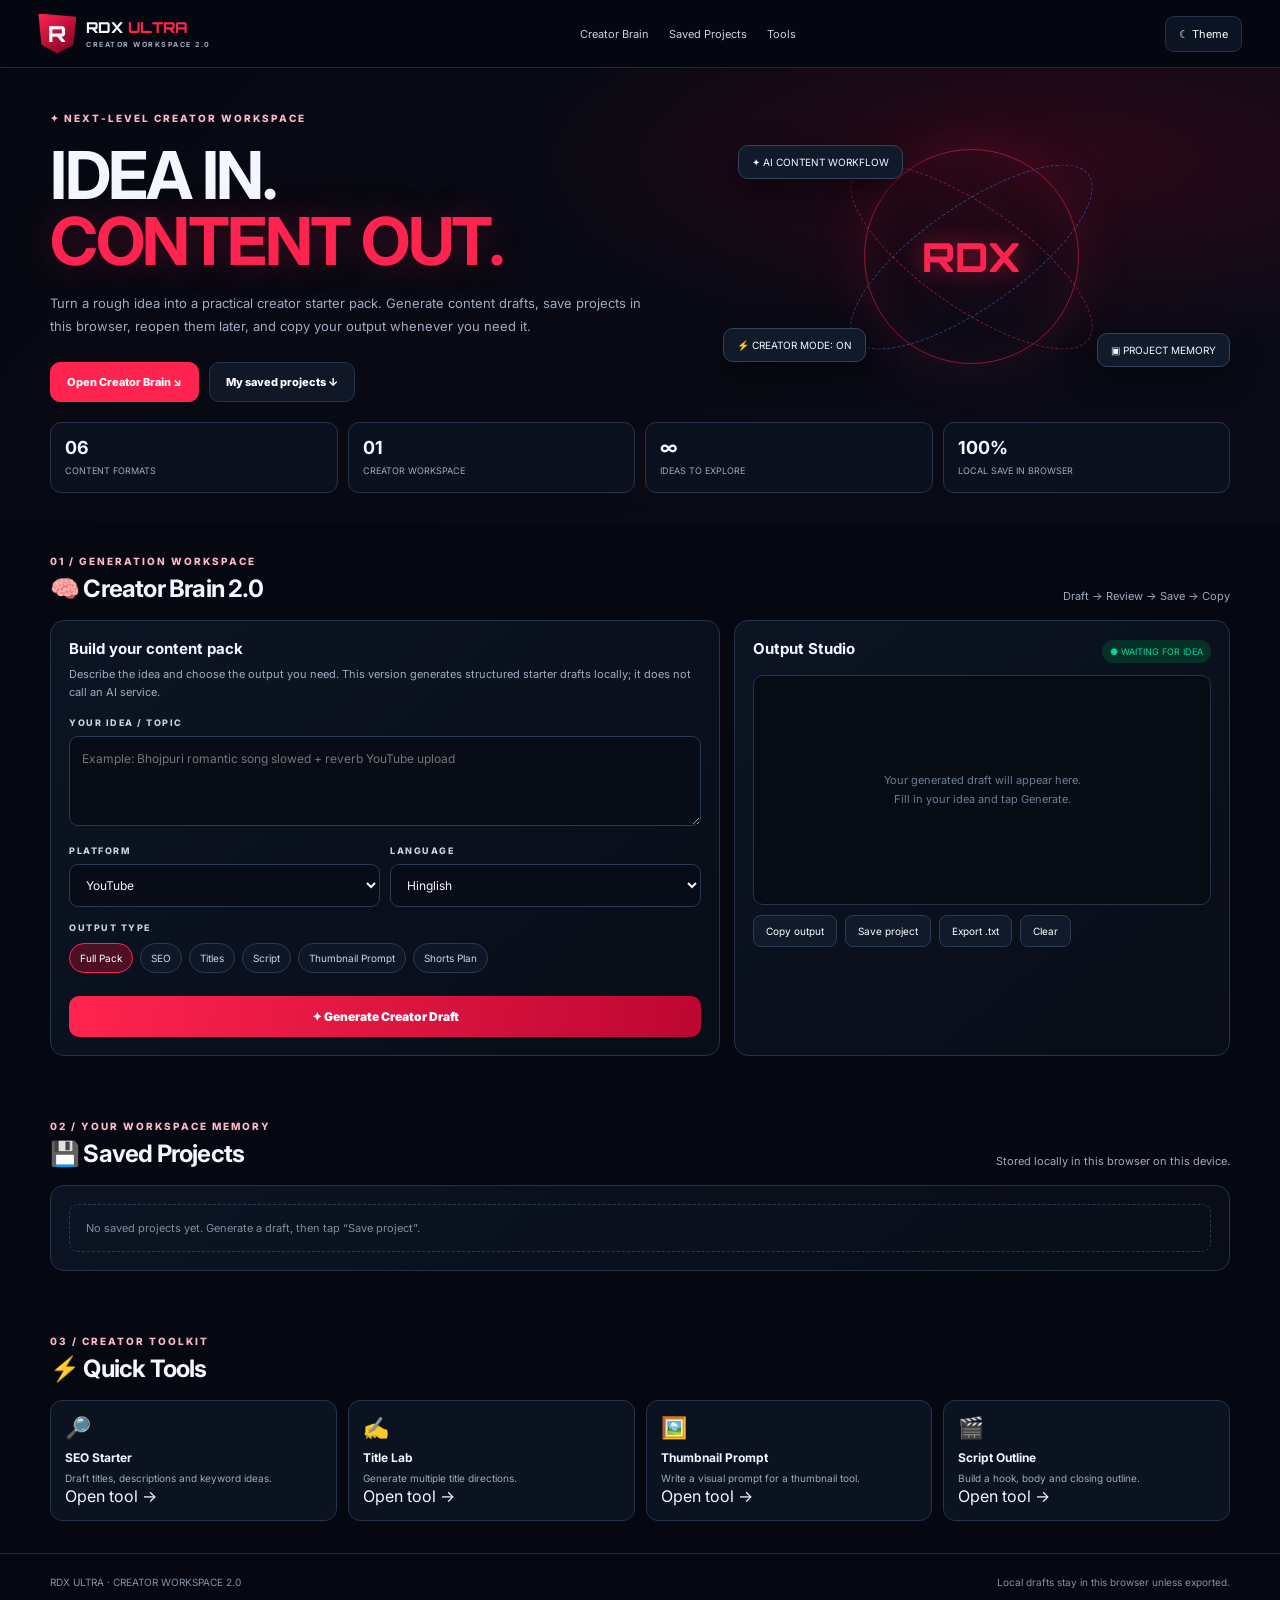
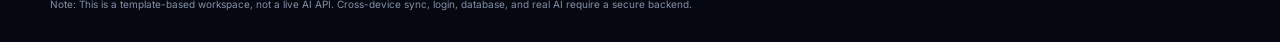
==== commit 088bf20e: "Add files via upload" ====
--- a/index.html
+++ b/index.html
@@ -1,12 +1,41 @@
-<!doctype html><html lang="en"><head><meta charset="utf-8"><meta name="viewport" content="width=device-width,initial-scale=1"><meta name="theme-color" content="#050810"><title>RDX ULTRA — Your Creative Universe</title><meta name="description" content="Music, videos, YouTube tools, AI creator tools and business resources in one place."><link rel="canonical" href="https://rdx-raj.github.io/rdxultraweb/"><style>
-@import url('https://fonts.googleapis.com/css2?family=Inter:wght@400;500;600;700;800;900&family=Orbitron:wght@500;700;800&display=swap');:root{--bg:#050810;--panel:#09111f;--line:#1c2c42;--txt:#f5f7ff;--muted:#aab7ca;--red:#ff164d;--blue:#238cff;--green:#00d4a0}*{box-sizing:border-box}html{scroll-behavior:smooth}body{margin:0;background:var(--bg);color:var(--txt);font-family:Inter,Arial,sans-serif}a{color:inherit;text-decoration:none}button,input,textarea{font:inherit}.wrap{width:min(1200px,94%);margin:auto}header{height:64px;display:flex;align-items:center;gap:20px;padding:0 3%;border-bottom:1px solid var(--line);position:sticky;top:0;z-index:10;background:#050810ed;backdrop-filter:blur(16px)}.logo{display:flex;align-items:center;gap:9px;font:800 15px Orbitron;min-width:185px}.shield{display:grid;place-items:center;width:38px;height:40px;background:linear-gradient(145deg,#ff164d,#780020);clip-path:polygon(0 0,100% 8%,92% 78%,50% 100%,8% 78%);font-size:23px}.logo em{font-style:normal;color:var(--red)}.logo small{display:block;font:700 7px Inter;letter-spacing:1.6px;color:#a9b7ca;margin-top:4px}nav{display:flex;gap:4px;flex:1}nav a{padding:10px 11px;border-radius:9px;font-size:11px;font-weight:700;color:#c4cede;white-space:nowrap}nav a:hover,nav a.active{background:#7c102e;color:white}.search{width:160px;background:#0b1423;border:1px solid #25364e;border-radius:9px;padding:10px;color:white;font-size:11px}.headbtn{background:var(--red);padding:11px 14px;border-radius:9px;font-size:11px;font-weight:800}.menu{display:none;background:none;border:0;color:white;font-size:23px}.hero{min-height:360px;position:relative;overflow:hidden;background:radial-gradient(ellipse at 72% 45%,#550617,transparent 38%),linear-gradient(90deg,#05070d,#0b080f 70%,#05070d);border-bottom:1px solid #17253a}.hero:before{content:'';position:absolute;right:14%;top:4%;width:320px;height:320px;border:3px solid #ff204e;border-radius:50%;box-shadow:0 0 25px #ff164d,0 0 90px #ff164d55}.hero-copy{position:relative;z-index:2;padding:36px 0;width:56%}.pill{display:inline-block;border:1px solid #572139;background:#170d1b;padding:7px 12px;border-radius:20px;font-size:10px;font-weight:800;color:#ffdbe4}.pill b{color:var(--red)}h1{font-size:clamp(42px,5vw,67px);line-height:.98;letter-spacing:-3px;margin:17px 0 10px}h1 span{color:var(--red);text-shadow:0 0 28px #ff164d66}.sub{font:800 clamp(14px,1.8vw,22px) Orbitron;letter-spacing:2px}.hero p{font-size:13px;line-height:1.7;color:#c1ccdc}.actions{display:flex;gap:12px;flex-wrap:wrap;margin-top:20px}.btn{padding:13px 18px;border-radius:11px;font-size:12px;font-weight:800;display:inline-flex;gap:15px;border:1px solid #33445b}.btn.red{background:var(--red);border-color:var(--red);box-shadow:0 8px 25px #ff164d35}.checks{display:flex;gap:15px;flex-wrap:wrap;margin-top:24px;color:#b1bdce;font-size:9px}.checks span:before{content:'✓ ';color:#ff4b70}.person{position:absolute;right:15%;bottom:-15px;width:300px;height:330px}.hood{position:absolute;top:0;left:45px;width:210px;height:235px;background:linear-gradient(130deg,#26364b,#050811 55%,#28101c);clip-path:polygon(50% 0,82% 15%,100% 60%,85% 100%,15% 100%,0 60%,18% 15%);filter:drop-shadow(0 0 18px #ff164d55)}.mask{position:absolute;top:86px;left:88px;width:124px;height:118px;background:#03050b;clip-path:polygon(5% 0,95% 0,100% 65%,50% 100%,0 65%);border-bottom:3px solid var(--red)}.eye{position:absolute;top:53px;width:32px;height:5px;background:#ff164d;box-shadow:0 0 15px #ff164d}.eye.l{left:18px;transform:rotate(8deg)}.eye.r{right:18px;transform:rotate(-8deg)}.mask strong{position:absolute;top:73px;left:38px;color:#ff164d;font:800 16px Orbitron}.torso{position:absolute;bottom:0;left:8px;width:285px;height:145px;background:linear-gradient(100deg,#182235,#05070d 48%,#35101c);clip-path:polygon(25% 0,75% 0,100% 35%,88% 100%,12% 100%,0 35%);border-top:2px solid #8e2945}.slogan{position:absolute;right:4%;top:70px;color:#ff315d;font-size:22px;font-style:italic;font-weight:900;transform:rotate(-9deg);line-height:1.4}.portal-wrap{position:relative;margin-top:-1px;padding:15px;background:linear-gradient(120deg,#08111e,#050810);border:1px solid #1a2b41;border-radius:14px}.portals{display:grid;grid-template-columns:repeat(5,1fr);gap:12px}.portal{padding:13px;border:1px solid var(--line);border-radius:12px;background:#080e19;transition:.2s}.portal:hover{transform:translateY(-4px);border-color:#53637c}.art{height:65px;border-radius:9px;display:flex;align-items:center;justify-content:space-between;padding:10px;margin-bottom:10px;font-size:29px;background:linear-gradient(120deg,#420a20,#11101b)}.portal:nth-child(2) .art{background:linear-gradient(120deg,#26114d,#0b1023)}.portal:nth-child(3) .art{background:linear-gradient(120deg,#03443c,#081922)}.portal:nth-child(4) .art{background:linear-gradient(120deg,#532909,#1c1010)}.portal:nth-child(5) .art{background:linear-gradient(120deg,#06375e,#081625)}.portal h3{font-size:14px;margin:0 0 5px}.portal p{font-size:10px;color:var(--muted);margin:0 0 12px}.pillbtn{display:inline-block;border-radius:20px;padding:7px 12px;background:var(--red);font-size:10px;font-weight:800}.portal:nth-child(2) .pillbtn{background:#4c50ff}.portal:nth-child(3) .pillbtn{background:#00aa7e}.portal:nth-child(4) .pillbtn{background:#ee8c15}.portal:nth-child(5) .pillbtn{background:#0787ef}.dashboard{display:grid;grid-template-columns:2.1fr .9fr;gap:15px;margin-top:15px}.panel{background:linear-gradient(130deg,#09121f,#060a12);border:1px solid #1d2d42;border-radius:13px;padding:20px}.brain{display:grid;grid-template-columns:1.25fr .75fr;gap:16px;align-items:center}.tag{display:inline-block;padding:7px 11px;border-radius:20px;background:#06332f;color:#00edb2;font-size:9px;font-weight:800}h2{font-size:23px;margin:13px 0 8px}.desc{font-size:11px;line-height:1.7;color:#b8c5d6}.idea-row{display:flex;gap:8px;padding:7px;background:#0c1728;border:1px solid #263952;border-radius:10px;margin-top:15px}.idea-row input{min-width:0;flex:1;background:transparent;border:0;outline:0;color:white;padding:8px;font-size:11px}.idea-row button,.copy{border:0;border-radius:8px;background:var(--red);color:white;padding:10px 13px;font-size:11px;font-weight:800;cursor:pointer}.types{display:flex;gap:6px;flex-wrap:wrap;margin-top:11px}.types button{border:1px solid #28374d;background:#101b2c;color:#c2cfe0;border-radius:20px;padding:7px 10px;font-size:9px;cursor:pointer}.types button.active{border-color:var(--red);color:white}.output{display:none;margin-top:12px;background:#050a12;border:1px solid #2a3b52;border-radius:9px;padding:13px;white-space:pre-wrap;line-height:1.7;font-size:11px;color:#e2ebf8}.output.show{display:block}.doc{background:linear-gradient(150deg,#19283d,#0b101c);border:1px solid #2a3b51;border-radius:12px;padding:15px;transform:rotate(2deg)}.docline{height:7px;background:#35465e;border-radius:8px;margin:12px 0}.docline.short{width:60%}.docitem{padding:9px 0;border-bottom:1px solid #29394e;font-size:10px;color:#c3cfe0}.docitem b{color:#d1a4ff;margin-right:8px}.trend h3{margin:0 0 10px;font-size:15px}.trendrow{display:flex;align-items:center;gap:10px;border-top:1px solid #1e2b3d;padding:12px 0;font-size:11px}.trendrow span{width:30px;height:30px;display:grid;place-items:center;background:#12233b;border-radius:8px;font-size:16px}.trendrow b{margin-left:auto;font-size:17px}.categories{margin-top:15px}.cathead{display:flex;justify-content:space-between;align-items:center;margin-bottom:13px}.cathead h3{margin:0;font-size:15px}.cathead small{font-size:9px;color:var(--muted)}.catgrid{display:grid;grid-template-columns:repeat(5,1fr);gap:11px}.cat{border:1px solid #29364b;border-radius:10px;overflow:hidden;background:#080e18}.catart{height:58px;display:grid;place-items:center;font-size:28px;background:radial-gradient(circle at 50% 10%,#9c173b,#10101a 70%)}.cat:nth-child(2) .catart{background:radial-gradient(circle,#762c9c,#10101a 70%)}.cat:nth-child(3) .catart{background:radial-gradient(circle,#ae3328,#10101a 70%)}.cat:nth-child(4) .catart{background:radial-gradient(circle,#0864a7,#10101a 70%)}.cat:nth-child(5) .catart{background:radial-gradient(circle,#a76310,#10101a 70%)}.catbody{padding:10px}.cat h4{margin:0 0 5px;font-size:10px}.cat p{margin:0;color:#a2b0c3;font-size:9px;line-height:1.5}.cat a{display:block;margin-top:9px;font-size:9px}.footer{border-top:1px solid #1b293d;margin-top:22px;padding:25px 0 13px;color:#95a4b8;font-size:10px}.footrow{display:flex;justify-content:space-between;gap:25px;flex-wrap:wrap}.footlinks{display:flex;gap:24px;flex-wrap:wrap}.footlinks div{display:grid;gap:8px}.footlinks strong{color:#e4ebf7}.copyright{border-top:1px solid #1b293d;margin-top:20px;padding-top:12px;display:flex;justify-content:space-between}body.light{background:#eef2f8;color:#172033}body.light header{background:#f5f7fcf2}body.light .portal,body.light .panel,body.light .cat{background:#fff;color:#172033}body.light .hero{background:radial-gradient(ellipse at 70% 45%,#ffc6d4,transparent 40%),#f5f7fc}body.light .hero p,body.light .portal p,body.light .desc{color:#526177}body.light .idea-row{background:#f1f5fb}body.light .idea-row input{color:#172033}@media(max-width:1050px){header{gap:10px}.logo{min-width:145px}nav a{padding:9px 6px;font-size:10px}.search{width:120px}.person{right:8%;transform:scale(.85);transform-origin:bottom right}.portals{gap:8px}.portal{padding:10px}}@media(max-width:800px){.menu{display:block}nav{display:none;position:absolute;top:60px;left:3%;right:3%;background:#080e19;border:1px solid #26364c;border-radius:12px;padding:12px;flex-direction:column;align-items:stretch}nav.open{display:flex}nav a{font-size:12px}.search{flex:1;width:auto}.hero-copy{width:66%}.person{right:0;transform:scale(.72)}.slogan{display:none}.portals{grid-template-columns:repeat(3,1fr)}.dashboard{grid-template-columns:1fr}.catgrid{grid-template-columns:repeat(3,1fr)}}@media(max-width:560px){header{height:60px;padding:0 3%;gap:8px}.logo{min-width:0;font-size:12px}.shield{width:33px;height:35px}.search{display:none}.headbtn{padding:10px}.hero{min-height:550px}.hero-copy{width:100%;padding-top:32px}.hero h1{font-size:48px}.person{right:5%;bottom:-8px;transform:scale(.67);transform-origin:bottom right}.hero:before{width:255px;height:255px;right:0;top:auto;bottom:6px}.checks{gap:10px}.portal-wrap{padding:9px}.portals{grid-template-columns:repeat(2,minmax(0,1fr));gap:8px}.portal .art{height:55px}.portal h3{font-size:12px}.portal p{font-size:9px;min-height:25px}.pillbtn{font-size:9px}.panel{padding:14px}.brain{grid-template-columns:1fr}.doc{display:none}.idea-row{flex-direction:column}.idea-row button{padding:12px}.catgrid{grid-template-columns:repeat(2,1fr)}.footrow{display:grid}.footlinks{gap:17px}.copyright{font-size:9px}}@media(max-width:360px){.portals{grid-template-columns:1fr}.hero h1{font-size:42px}}
-</style></head><body><header><a class="logo" href="#home"><span class="shield">R</span><span>RDX <em>ULTRA</em><small>YOUR CREATIVE UNIVERSE</small></span></a><button class="menu" id="menu" aria-label="Open menu">☰</button><nav id="nav"><a class="active" href="#home">⌂ Home</a><a href="music-universe.html">♫ Music</a><a href="video-universe.html">▣ Video</a><a href="creator-studio.html">✿ Creator Studio</a><a href="#business">♙ Business</a><a href="#brain">✧ AI Tools</a><a href="#categories">••• More</a></nav><input id="search" class="search" placeholder="⌕ Search anything..." aria-label="Search features"><button class="menu" id="theme" aria-label="Toggle theme">☾</button><a class="headbtn" href="#brain">♙ Login</a></header>
-<section class="hero" id="home"><div class="wrap"><div class="hero-copy"><div class="pill"><b>ϟ</b> AI POWERED CREATOR PLATFORM</div><h1>RDX <span>ULTRA</span></h1><div class="sub">YOUR CREATIVE UNIVERSE</div><p>Music, Videos, YouTube Tools, AI &amp; More —<br>All in One Place. Create, Edit, Grow, Earn.</p><div class="actions"><a class="btn red" href="#brain">Start Creating →</a><a class="btn" href="#portals">▷ Explore Features</a></div><div class="checks"><span>No Installation</span><span>100% Online</span><span>Mobile Friendly</span><span>Free Tools</span></div></div></div><div class="person" aria-label="Stylized RDX hooded creator artwork"><div class="hood"></div><div class="mask"><i class="eye l"></i><i class="eye r"></i><strong>RDX</strong></div><div class="torso"></div></div><div class="slogan">♕<br>Dream<br>Create<br>Achieve</div></section>
-<section class="wrap portal-wrap" id="portals"><div class="portals"><a class="portal" href="music-universe.html"><div class="art">🎵 <span>▥▤▥</span></div><h3>Music Universe</h3><p>Songs, Beats, DJ Tools</p><span class="pillbtn">Explore →</span></a><a class="portal" href="video-universe.html"><div class="art">🎬 <span>▰▱▰</span></div><h3>Video Universe</h3><p>Search, Edit, Create</p><span class="pillbtn">Explore →</span></a><a class="portal" href="#brain"><div class="art">🧠 <span>◎</span></div><h3>AI Creator Brain</h3><p>Ideas to Complete Content</p><span class="pillbtn">Explore →</span></a><a class="portal" href="creator-studio.html"><div class="art">🚀 <span>▶</span></div><h3>Creator Studio</h3><p>SEO, Thumbnails, Prompts</p><span class="pillbtn">Explore →</span></a><a class="portal" href="#business"><div class="art">👑 <span>↗▥</span></div><h3>Business Hub</h3><p>Earn, Affiliate, Services</p><span class="pillbtn">Explore →</span></a></div></section>
-<section class="wrap dashboard" id="brain"><div class="panel brain"><div><span class="tag">✳ AI CREATOR BRAIN</span><h2>Create Your Next Masterpiece</h2><p class="desc">Share your idea and get a practical content starter pack — titles, descriptions, tags, thumbnail prompts and script outlines.</p><form id="ideaform"><div class="idea-row"><input id="idea" required placeholder="Type your idea here... (e.g. best DJ remix for party)"><button type="submit">✣ Generate</button></div><div class="types"><button type="button" class="active" data-kind="Full Pack">Full Pack</button><button type="button" data-kind="YouTube Script">YouTube Script</button><button type="button" data-kind="SEO Title">SEO Title</button><button type="button" data-kind="Thumbnail Prompt">Thumbnail Prompt</button><button type="button" data-kind="Video Plan">Video Plan</button></div></form><div id="output" class="output" aria-live="polite"></div><button id="copy" class="copy" hidden>Copy result</button></div><div class="doc"><div style="font-size:10px;border-bottom:1px solid #35465e;padding-bottom:10px">▶ &nbsp; Your Content Pack <span style="float:right;color:#00d4a0">● Ready</span></div><div class="docline"></div><div class="docline short"></div><div class="docitem"><b>▤</b> SEO Title &amp; Description</div><div class="docitem"><b>◆</b> Tags &amp; Keywords</div><div class="docitem"><b>▧</b> Thumbnail Prompt</div><div class="docitem"><b>▣</b> Video Script Outline</div><div class="docitem"><b>✧</b> SEO Suggestions</div></div></div><aside class="panel trend"><h3>🔥 Trending Tools</h3><div class="trendrow"><span>▶</span>YouTube Title Generator<b>→</b></div><div class="trendrow"><span>▧</span>Thumbnail Maker<b>→</b></div><div class="trendrow"><span>◆</span>Tag Generator<b>→</b></div><div class="trendrow"><span>⌕</span>Keyword Research<b>→</b></div><div class="trendrow"><span>♫</span>AI Music Generator<b>→</b></div><p class="desc">Local starter generator works in your browser. Real AI requires secure API integration.</p></aside></section>
-<section class="wrap panel categories" id="categories"><div class="cathead"><div><h3>▦ &nbsp;Explore by Category</h3><small>Find the perfect tool for your needs</small></div><a href="#portals" style="font-size:10px">View All →</a></div><div class="catgrid"><div class="cat"><div class="catart">🎧</div><div class="catbody"><h4>Music &amp; Audio</h4><p>Beats, Loops, Vocals, DJ Tools</p><a href="music-universe.html">Explore ›</a></div></div><div class="cat"><div class="catart">🎬</div><div class="catbody"><h4>Video &amp; Visuals</h4><p>Editing, Effects, Thumbnails</p><a href="video-universe.html">Explore ›</a></div></div><div class="cat"><div class="catart">🎞️</div><div class="catbody"><h4>Creator Tools</h4><p>SEO, Scripts, Planning</p><a href="creator-studio.html">Explore ›</a></div></div><div class="cat"><div class="catart">🤖</div><div class="catbody"><h4>AI Tools</h4><p>Text ideas, AI assistant</p><a href="#brain">Explore ›</a></div></div><div class="cat" id="business"><div class="catart">📈</div><div class="catbody"><h4>Business &amp; Earning</h4><p>Affiliate, Services, Portfolio</p><a href="mailto:contact@rdxultraweb.com">Contact ›</a></div></div></div></section>
-<footer class="footer"><div class="wrap"><div class="footrow"><a class="logo" href="#home"><span class="shield">R</span><span>RDX <em>ULTRA</em><small>YOUR CREATIVE UNIVERSE</small></span></a><div class="footlinks"><div><strong>Quick Links</strong><a href="#home">Home</a><a href="music-universe.html">Music Universe</a><a href="video-universe.html">Video Universe</a></div><div><strong>Creator Tools</strong><a href="creator-studio.html">Creator Studio</a><a href="#business">Business Hub</a><a href="#brain">AI Tools</a></div><div><strong>Support</strong><a href="#brain">Help Center</a><a href="mailto:contact@rdxultraweb.com">Contact Us</a></div></div><div><strong>Follow Us</strong><p><a href="https://www.youtube.com/" target="_blank" rel="noopener">▶ YouTube</a> &nbsp; <a href="https://www.instagram.com/rdx_raaaj/" target="_blank" rel="noopener">◎ Instagram</a></p><b style="color:#ff315d;font:italic 700 14px Orbitron">Create Beyond Limits</b></div></div><div class="copyright"><span>© 2026 RDX Ultra Web. All rights reserved.</span><span>Made with ♥ for Creators</span></div></div></footer>
+<!doctype html>
+<html lang="en">
+<head>
+<meta charset="utf-8"><meta name="viewport" content="width=device-width,initial-scale=1">
+<meta name="theme-color" content="#060811"><title>RDX ULTRA — Creator Brain 2.0</title>
+<style>
+@import url('https://fonts.googleapis.com/css2?family=Inter:wght@400;500;600;700;800;900&family=Orbitron:wght@500;700;800&display=swap');
+:root{--bg:#060811;--panel:#0b1120;--panel2:#10192a;--line:#25334b;--txt:#f4f7ff;--muted:#9eabc0;--red:#ff244f;--green:#00d8a0;--blue:#4a8dff}*{box-sizing:border-box}html{scroll-behavior:smooth}body{margin:0;background:var(--bg);color:var(--txt);font-family:Inter,Arial,sans-serif}button,input,textarea,select{font:inherit}button,a{cursor:pointer}a{color:inherit;text-decoration:none}.wrap{width:min(1180px,94%);margin:auto}.top{height:68px;border-bottom:1px solid #1c2a40;display:flex;align-items:center;justify-content:space-between;gap:15px;padding:0 3%;background:#060811ed;position:sticky;top:0;z-index:10;backdrop-filter:blur(14px)}.logo{display:flex;align-items:center;gap:10px;font:800 15px Orbitron}.logo-mark{display:grid;place-items:center;width:38px;height:40px;background:linear-gradient(145deg,#ff2450,#78001e);clip-path:polygon(0 0,100% 8%,92% 78%,50% 100%,8% 78%);font-size:22px}.logo em{color:var(--red);font-style:normal}.logo small{display:block;font:700 7px Inter;letter-spacing:1.5px;color:var(--muted);margin-top:3px}.navlinks{display:flex;gap:20px;font-size:11px;color:#c7d1e0}.navlinks a:hover{color:var(--red)}.topbtn{border:1px solid var(--line);background:#0c1423;color:white;border-radius:9px;padding:10px 13px;font-size:11px}.hero{padding:44px 0 30px;background:radial-gradient(ellipse at 82% 20%,#4c071b88,transparent 36%),linear-gradient(130deg,#060811,#0b0b17)}.eyebrow{font-size:10px;letter-spacing:2px;color:#ffb6c6;font-weight:800}.hero-grid{display:grid;grid-template-columns:1.1fr .9fr;gap:30px;align-items:center}.hero h1{font-size:clamp(38px,5.4vw,66px);line-height:1;letter-spacing:-2.5px;margin:18px 0}.hero h1 span{color:var(--red);text-shadow:0 0 35px #ff244f44}.hero p{max-width:600px;color:var(--muted);font-size:13px;line-height:1.8}.hero-actions{display:flex;gap:10px;flex-wrap:wrap;margin-top:23px}.btn{border:1px solid var(--line);border-radius:10px;padding:12px 16px;background:#101828;color:white;font-size:11px;font-weight:800}.btn.red{background:var(--red);border-color:var(--red)}.hero-art{height:260px;display:grid;place-items:center;position:relative}.orb{width:215px;height:215px;border-radius:50%;border:1px solid #ff244f88;box-shadow:0 0 60px #ff244f22,inset 0 0 50px #ff244f14;display:grid;place-items:center;position:relative}.orb:before,.orb:after{content:'';position:absolute;width:285px;height:100px;border:1px dashed #ff244f88;border-radius:50%;transform:rotate(35deg)}.orb:after{transform:rotate(-35deg);border-color:#4a8dff77}.orb span{font:800 40px Orbitron;color:var(--red);text-shadow:0 0 25px #ff244f88}.float{position:absolute;padding:10px 13px;background:#111a2b;border:1px solid #34435b;border-radius:10px;font-size:10px;box-shadow:0 10px 30px #0008}.f1{top:18px;left:5%}.f2{bottom:20px;right:0}.f3{bottom:25px;left:2%}.statrow{display:grid;grid-template-columns:repeat(4,1fr);gap:10px;margin:20px auto 0}.stat{padding:14px;border:1px solid var(--line);border-radius:11px;background:#0a101d}.stat b{display:block;font-size:18px}.stat span{color:var(--muted);font-size:9px}.section{padding:32px 0}.section-head{display:flex;justify-content:space-between;align-items:end;gap:15px;margin-bottom:17px}.section-head h2{margin:7px 0 0;font-size:24px;letter-spacing:-.8px}.section-head p{margin:0;color:var(--muted);font-size:11px}.workspace{display:grid;grid-template-columns:1.15fr .85fr;gap:14px}.panel{border:1px solid var(--line);background:linear-gradient(140deg,#0c1423,#080d17);border-radius:14px;padding:18px;min-width:0}.panel h3{font-size:15px;margin:0 0 7px}.muted{font-size:11px;color:var(--muted);line-height:1.7}.label{display:block;font-size:9px;letter-spacing:1.5px;font-weight:800;color:#c5d0e0;margin:15px 0 8px}.field,textarea,select{width:100%;background:#070c16;color:#f3f6ff;border:1px solid #2a3a52;border-radius:9px;padding:12px;font-size:12px;outline:none}.field:focus,textarea:focus,select:focus{border-color:var(--red)}textarea{resize:vertical;min-height:90px;line-height:1.6}.two{display:grid;grid-template-columns:1fr 1fr;gap:10px}.modes{display:flex;flex-wrap:wrap;gap:7px;margin:10px 0}.mode{border:1px solid #2b3a52;background:#0d1728;color:#cbd5e5;border-radius:20px;padding:8px 10px;font-size:10px}.mode.active{background:#4b1023;border-color:var(--red);color:#fff}.generate{width:100%;margin-top:13px;background:linear-gradient(100deg,#ff244f,#bd0632);border:0;color:white;border-radius:10px;padding:13px;font-size:12px;font-weight:900}.output-head{display:flex;align-items:center;justify-content:space-between;gap:10px;margin-bottom:10px}.status{font-size:9px;color:var(--green);background:#063127;padding:6px 8px;border-radius:20px}.output{min-height:230px;white-space:pre-wrap;line-height:1.75;font-size:11px;color:#d6dfed;background:#060b14;border:1px solid #25344b;border-radius:10px;padding:13px;overflow-wrap:anywhere}.output.empty{color:#6f7e93;display:grid;place-items:center;text-align:center}.out-actions{display:flex;gap:8px;flex-wrap:wrap;margin-top:10px}.out-actions button{background:#101a2b;border:1px solid #2c3c54;border-radius:8px;color:white;padding:9px 12px;font-size:10px}.saved-list{display:grid;gap:8px}.saved{padding:11px;border:1px solid #26364d;background:#0a1220;border-radius:9px;display:flex;gap:10px;align-items:center}.saved-main{flex:1;min-width:0}.saved b{font-size:11px;display:block;white-space:nowrap;overflow:hidden;text-overflow:ellipsis}.saved small{font-size:9px;color:var(--muted)}.saved button{border:1px solid #34445c;background:#121d30;color:#d8e1ee;border-radius:7px;padding:7px;font-size:9px}.saved-empty{font-size:11px;color:#7f8da2;padding:16px;border:1px dashed #293a52;border-radius:9px}.toolgrid{display:grid;grid-template-columns:repeat(4,1fr);gap:11px}.tool{border:1px solid var(--line);border-radius:12px;background:#0b1220;padding:14px;transition:.2s}.tool:hover{border-color:#8a2944;transform:translateY(-3px)}.tool .ico{font-size:21px}.tool h4{font-size:12px;margin:10px 0 5px}.tool p{font-size:10px;color:var(--muted);line-height:1.6;margin:0}.tool a{display:inline-block;margin-top:12px;color:#ff6b89;font-size:10px;font-weight:800}.foot{border-top:1px solid #1d2b40;padding:22px 0;color:#8391a6;font-size:10px}.toast{position:fixed;bottom:20px;left:50%;transform:translateX(-50%);background:#10251f;border:1px solid #147b5d;color:#cffff0;padding:11px 15px;border-radius:10px;font-size:11px;display:none;z-index:99}.toast.show{display:block}
+@media(max-width:800px){.navlinks{display:none}.hero-grid{grid-template-columns:1fr}.hero-art{height:220px}.workspace{grid-template-columns:1fr}.toolgrid{grid-template-columns:repeat(2,1fr)}}@media(max-width:520px){.hero{padding-top:30px}.hero-art{height:190px}.orb{width:150px;height:150px}.orb:before,.orb:after{width:210px;height:70px}.orb span{font-size:30px}.statrow{grid-template-columns:repeat(2,1fr)}.section-head{display:block}.section-head p{margin-top:8px}.two{grid-template-columns:1fr}.panel{padding:13px}.toolgrid{gap:8px}.tool{padding:11px}.topbtn{padding:9px}.hero h1{letter-spacing:-1.5px}}
+</style>
+</head>
+<body>
+<header class="top"><a class="logo" href="#top"><span class="logo-mark">R</span><span>RDX <em>ULTRA</em><small>CREATOR WORKSPACE 2.0</small></span></a><nav class="navlinks"><a href="#brain">Creator Brain</a><a href="#saved">Saved Projects</a><a href="#tools">Tools</a></nav><button class="topbtn" id="theme">☾ Theme</button></header>
+<main id="top">
+<section class="hero"><div class="wrap hero-grid"><div><div class="eyebrow">✦ NEXT-LEVEL CREATOR WORKSPACE</div><h1>IDEA IN.<br><span>CONTENT OUT.</span></h1><p>Turn a rough idea into a practical creator starter pack. Generate content drafts, save projects in this browser, reopen them later, and copy your output whenever you need it.</p><div class="hero-actions"><a class="btn red" href="#brain">Open Creator Brain ↘</a><a class="btn" href="#saved">My saved projects ↓</a></div></div><div class="hero-art"><div class="orb"><span>RDX</span></div><div class="float f1">✦ AI CONTENT WORKFLOW</div><div class="float f2">▣ PROJECT MEMORY</div><div class="float f3">⚡ CREATOR MODE: ON</div></div></div><div class="wrap statrow"><div class="stat"><b>06</b><span>CONTENT FORMATS</span></div><div class="stat"><b>01</b><span>CREATOR WORKSPACE</span></div><div class="stat"><b>∞</b><span>IDEAS TO EXPLORE</span></div><div class="stat"><b>100%</b><span>LOCAL SAVE IN BROWSER</span></div></div></section>
+<section class="section wrap" id="brain"><div class="section-head"><div><div class="eyebrow">01 / GENERATION WORKSPACE</div><h2>🧠 Creator Brain 2.0</h2></div><p>Draft → Review → Save → Copy</p></div><div class="workspace"><div class="panel"><h3>Build your content pack</h3><div class="muted">Describe the idea and choose the output you need. This version generates structured starter drafts locally; it does not call an AI service.</div><form id="form"><label class="label" for="topic">YOUR IDEA / TOPIC</label><textarea id="topic" required placeholder="Example: Bhojpuri romantic song slowed + reverb YouTube upload"></textarea><div class="two"><div><label class="label" for="platform">PLATFORM</label><select id="platform"><option>YouTube</option><option>YouTube Shorts</option><option>Instagram Reels</option><option>Facebook</option><option>Blog / Website</option></select></div><div><label class="label" for="language">LANGUAGE</label><select id="language"><option>Hinglish</option><option>Hindi</option><option>English</option><option>Punjabi</option><option>Bhojpuri</option></select></div></div><label class="label">OUTPUT TYPE</label><div class="modes" id="modes"><button type="button" class="mode active" data-mode="Full Pack">Full Pack</button><button type="button" class="mode" data-mode="SEO">SEO</button><button type="button" class="mode" data-mode="Titles">Titles</button><button type="button" class="mode" data-mode="Script">Script</button><button type="button" class="mode" data-mode="Thumbnail">Thumbnail Prompt</button><button type="button" class="mode" data-mode="Shorts">Shorts Plan</button></div><button class="generate" type="submit">✦ Generate Creator Draft</button></form></div>
+<div class="panel"><div class="output-head"><h3>Output Studio</h3><span class="status" id="status">● WAITING FOR IDEA</span></div><div id="output" class="output empty">Your generated draft will appear here.<br>Fill in your idea and tap Generate.</div><div class="out-actions"><button id="copy" disabled>Copy output</button><button id="save" disabled>Save project</button><button id="download" disabled>Export .txt</button><button id="clear">Clear</button></div></div></div></section>
+<section class="section wrap" id="saved"><div class="section-head"><div><div class="eyebrow">02 / YOUR WORKSPACE MEMORY</div><h2>💾 Saved Projects</h2></div><p>Stored locally in this browser on this device.</p></div><div class="panel"><div id="savedlist" class="saved-list"><div class="saved-empty">No saved projects yet. Generate a draft, then tap “Save project”.</div></div></div></section>
+<section class="section wrap" id="tools"><div class="section-head"><div><div class="eyebrow">03 / CREATOR TOOLKIT</div><h2>⚡ Quick Tools</h2></div></div><div class="toolgrid"><a class="tool" href="#brain" data-preset="SEO"><div class="ico">🔎</div><h4>SEO Starter</h4><p>Draft titles, descriptions and keyword ideas.</p><span>Open tool →</span></a><a class="tool" href="#brain" data-preset="Titles"><div class="ico">✍️</div><h4>Title Lab</h4><p>Generate multiple title directions.</p><span>Open tool →</span></a><a class="tool" href="#brain" data-preset="Thumbnail"><div class="ico">🖼️</div><h4>Thumbnail Prompt</h4><p>Write a visual prompt for a thumbnail tool.</p><span>Open tool →</span></a><a class="tool" href="#brain" data-preset="Script"><div class="ico">🎬</div><h4>Script Outline</h4><p>Build a hook, body and closing outline.</p><span>Open tool →</span></a></div></section>
+</main><footer class="foot"><div class="wrap">RDX ULTRA · CREATOR WORKSPACE 2.0 <span style="float:right">Local drafts stay in this browser unless exported.</span><p>Note: This is a template-based workspace, not a live AI API. Cross-device sync, login, database, and real AI require a secure backend.</p></div></footer><div class="toast" id="toast"></div>
 <script>
-const $=id=>document.getElementById(id),nav=$('nav');$('menu').addEventListener('click',()=>nav.classList.toggle('open'));nav.querySelectorAll('a').forEach(a=>a.addEventListener('click',()=>nav.classList.remove('open')));$('theme').addEventListener('click',()=>{document.body.classList.toggle('light');$('theme').textContent=document.body.classList.contains('light')?'☀':'☾'});
-let kind='Full Pack';document.querySelectorAll('[data-kind]').forEach(b=>b.addEventListener('click',()=>{kind=b.dataset.kind;document.querySelectorAll('[data-kind]').forEach(x=>x.classList.toggle('active',x===b))}));$('ideaform').addEventListener('submit',e=>{e.preventDefault();let topic=$('idea').value.trim().replace(/[<>]/g,'');if(!topic)return;let titles=[topic+' | The Ultimate Guide','How to Make '+topic+' (Step-by-Step)','Top Tips for '+topic+' You Need to Know'];let tags=topic.toLowerCase().split(/\s+/).filter(Boolean).slice(0,6).map(x=>'#'+x.replace(/[^a-z0-9]/g,'')).join(' ');let s='CONTENT STARTER PACK\nTOPIC: '+topic+'\n\n';if(kind==='Full Pack'||kind==='SEO Title')s+='SEO TITLE OPTIONS\n1. '+titles[0]+'\n2. '+titles[1]+'\n3. '+titles[2]+'\n\nDESCRIPTION STARTER\nIn this video, we explore '+topic+'. Watch till the end for practical tips and key takeaways. Share your thoughts in the comments.\n\nTAGS\n'+tags+' #youtube #creator\n\n';if(kind==='Full Pack'||kind==='YouTube Script')s+='SCRIPT OUTLINE\n• HOOK: Show a surprising result or ask a strong question.\n• INTRO: Explain what viewers will learn about '+topic+'.\n• MAIN: Share 3 useful points with clear examples.\n• END: Summarize and invite viewers to comment.\n\n';if(kind==='Full Pack'||kind==='Thumbnail Prompt')s+='THUMBNAIL PROMPT\nCreate a high-contrast YouTube thumbnail about “'+topic+'”, bold readable 3–5 word headline, dramatic lighting, strong subject on one side, clean composition, vivid red/blue accents, 16:9, no watermark.\n\n';if(kind==='Full Pack'||kind==='Video Plan')s+='VIDEO PLAN\n1. Open with a compelling 3-second hook.\n2. Show the key idea visually.\n3. Break the topic into 3 short scenes.\n4. Add captions and clean audio.\n5. End with a clear payoff and call to action.\n\n';s+='NEXT STEP\nChoose the strongest title, verify keywords for your audience, and customize this draft before publishing.\n\nNote: This is a template-based local generator, not a live AI model.';$('output').textContent=s;$('output').classList.add('show');$('copy').hidden=false});$('copy').addEventListener('click',async()=>{try{await navigator.clipboard.writeText($('output').textContent);$('copy').textContent='Copied ✓'}catch{$('copy').textContent='Select output and copy'}});$('search').addEventListener('keydown',e=>{if(e.key==='Enter'){let q=e.target.value.toLowerCase();let el=[...document.querySelectorAll('.portal,.cat,.trendrow')].find(x=>x.textContent.toLowerCase().includes(q));if(el)el.scrollIntoView({behavior:'smooth',block:'center'});else alert('No match. Try Music, Video, SEO, Thumbnail or Business.')}});
-</script></body></html>
+let mode='Full Pack',currentTitle='',currentText='';const $=id=>document.getElementById(id);
+function toast(s){const t=$('toast');t.textContent=s;t.classList.add('show');setTimeout(()=>t.classList.remove('show'),2200)}
+document.querySelectorAll('[data-mode]').forEach(b=>b.addEventListener('click',()=>{mode=b.dataset.mode;document.querySelectorAll('[data-mode]').forEach(x=>x.classList.toggle('active',x===b))}));
+document.querySelectorAll('[data-preset]').forEach(a=>a.addEventListener('click',()=>{mode=a.dataset.preset;document.querySelectorAll('[data-mode]').forEach(x=>x.classList.toggle('active',x.dataset.mode===mode))}));
+$('theme').addEventListener('click',()=>{const light=document.body.dataset.theme!=='light';document.body.dataset.theme=light?'light':'dark';if(light){document.documentElement.style.setProperty('--bg','#eef2f8');document.documentElement.style.setProperty('--panel','#fff');document.documentElement.style.setProperty('--txt','#101827');document.documentElement.style.setProperty('--muted','#536176');$('theme').textContent='☀ Theme'}else{['--bg','--panel','--txt','--muted'].forEach((k,i)=>document.documentElement.style.removeProperty(k));$('theme').textContent='☾ Theme'}});
+function generate(topic,platform,lang,m){const t=topic.trim(),clean=t.replace(/[<>]/g,'');const words=clean.split(/\s+/).filter(Boolean);const hashtag=words.slice(0,6).map(w=>'#'+w.replace(/[^\p{L}\p{N}]/gu,'')).filter(x=>x.length>1).join(' ');const title1=clean+' | '+platform+' Special';const title2='How to Create '+clean+' — Complete Guide';const title3='Best '+clean+' Ideas You Should Try';let s='RDX ULTRA — CREATOR DRAFT\nTopic: '+clean+'\nPlatform: '+platform+'\nLanguage: '+lang+'\nOutput: '+m+'\n\n';
+if(m==='Full Pack'||m==='Titles'||m==='SEO')s+='TITLE OPTIONS\n1. '+title1+'\n2. '+title2+'\n3. '+title3+'\n\n';
+if(m==='Full Pack'||m==='SEO')s+='DESCRIPTION STARTER\nWelcome! In this '+platform+' content, we explore '+clean+'. Stay till the end for the key ideas and practical takeaways. Share your thoughts in the comments and follow for more creator content.\n\nKEYWORDS / TAGS\n'+clean+', '+words.slice(0,5).join(', ')+', '+platform+', creator tips\n\nHASHTAGS\n'+hashtag+' #creator #content\n\n';
+if(m==='Full Pack'||m==='Script')s+='SCRIPT OUTLINE\nHOOK (0–5 sec): Open with a surprising result, strong visual, or direct question about '+clean+'.\nINTRO: Explain what viewers will learn and why it matters.\nPOINT 1: Give the simplest useful takeaway.\nPOINT 2: Show an example or demonstration.\nPOINT 3: Share a mistake to avoid or a pro tip.\nCLOSE: Recap the value and invite one specific comment/action.\n\n';
+if(m==='Full Pack'||m==='Thumbnail')s+='THUMBNAIL PROMPT\nDesign a high-impact '+platform+' thumbnail about “'+clean+'”. Use one dominant subject, cinematic lighting, strong contrast, premium black and red palette with a small electric-blue accent, bold readable 3–5 word headline, clear subject/background separation, mobile-first composition, 16:9 landscape, no watermark, no clutter.\n\n';
+if(m==='Full Pack'||m==='Shorts')s+='SHORT-FORM PLAN\n0–2 sec: Visual hook or bold question.\n2–7 sec: Set up the idea.\n7–20 sec: Deliver 2–3 quick points or a satisfying transformation.\nFinal 2 sec: Clear payoff and call to action.\nOn-screen text: Keep phrases short and high contrast.\n\n';
+s+='PUBLISH CHECKLIST\n☐ Verify facts, spelling, names and usage rights.\n☐ Customize the draft to your actual content.\n☐ Check title/thumbnail readability on mobile.\n☐ Preview before publishing.\n\nIMPORTANT\nThis is a local template-generated draft, not a response from a connected AI model. Validate keywords and tailor all claims before publishing.';return s}
+$('form').addEventListener('submit',e=>{e.preventDefault();const topic=$('topic').value;if(!topic.trim())return;currentTitle=topic.trim().slice(0,70);currentText=generate(topic,$('platform').value,$('language').value,mode);$('output').classList.remove('empty');$('output').textContent=currentText;$('status').textContent='● DRAFT READY';['copy','save','download'].forEach(id=>$(id).disabled=false);});
+$('copy').addEventListener('click',async()=>{try{await navigator.clipboard.writeText(currentText);toast('Output copied')}catch{toast('Clipboard unavailable — select and copy the text')}});
+$('save').addEventListener('click',()=>{const arr=JSON.parse(localStorage.getItem('rdx_ultra_projects')||'[]');arr.unshift({id:Date.now(),title:currentTitle,mode,platform:$('platform').value,language:$('language').value,text:currentText,date:new Date().toLocaleString()});localStorage.setItem('rdx_ultra_projects',JSON.stringify(arr.slice(0,50)));renderSaved();toast('Project saved on this device')});
+$('download').addEventListener('click',()=>{const blob=new Blob([currentText],{type:'text/plain;charset=utf-8'});const a=document.createElement('a');a.href=URL.createObjectURL(blob);a.download='RDX-Creator-Draft.txt';a.click();URL.revokeObjectURL(a.href)});
+$('clear').addEventListener('click',()=>{$('output').textContent='Your generated draft will appear here.\nFill in your idea and tap Generate.';$('output').classList.add('empty');$('status').textContent='● WAITING FOR IDEA';currentText='';['copy','save','download'].forEach(id=>$(id).disabled=true)});
+function renderSaved(){const arr=JSON.parse(localStorage.getItem('rdx_ultra_projects')||'[]'),el=$('savedlist');el.innerHTML='';if(!arr.length){el.innerHTML='<div class="saved-empty">No saved projects yet. Generate a draft, then tap “Save project”.</div>';return}arr.forEach(p=>{const row=document.createElement('div');row.className='saved';const main=document.createElement('div');main.className='saved-main';const b=document.createElement('b');b.textContent=p.title;const sm=document.createElement('small');sm.textContent=p.mode+' · '+p.date;main.append(b,sm);const open=document.createElement('button');open.textContent='Open';open.onclick=()=>{currentTitle=p.title;currentText=p.text;$('topic').value=p.title;$('output').textContent=p.text;$('output').classList.remove('empty');$('status').textContent='● SAVED DRAFT OPEN';['copy','save','download'].forEach(id=>$(id).disabled=false);$('brain').scrollIntoView({behavior:'smooth'})};const del=document.createElement('button');del.textContent='Delete';del.onclick=()=>{localStorage.setItem('rdx_ultra_projects',JSON.stringify(arr.filter(x=>x.id!==p.id)));renderSaved();toast('Project deleted')};row.append(main,open,del);el.append(row)})}
+renderSaved();
+</script></body></html>
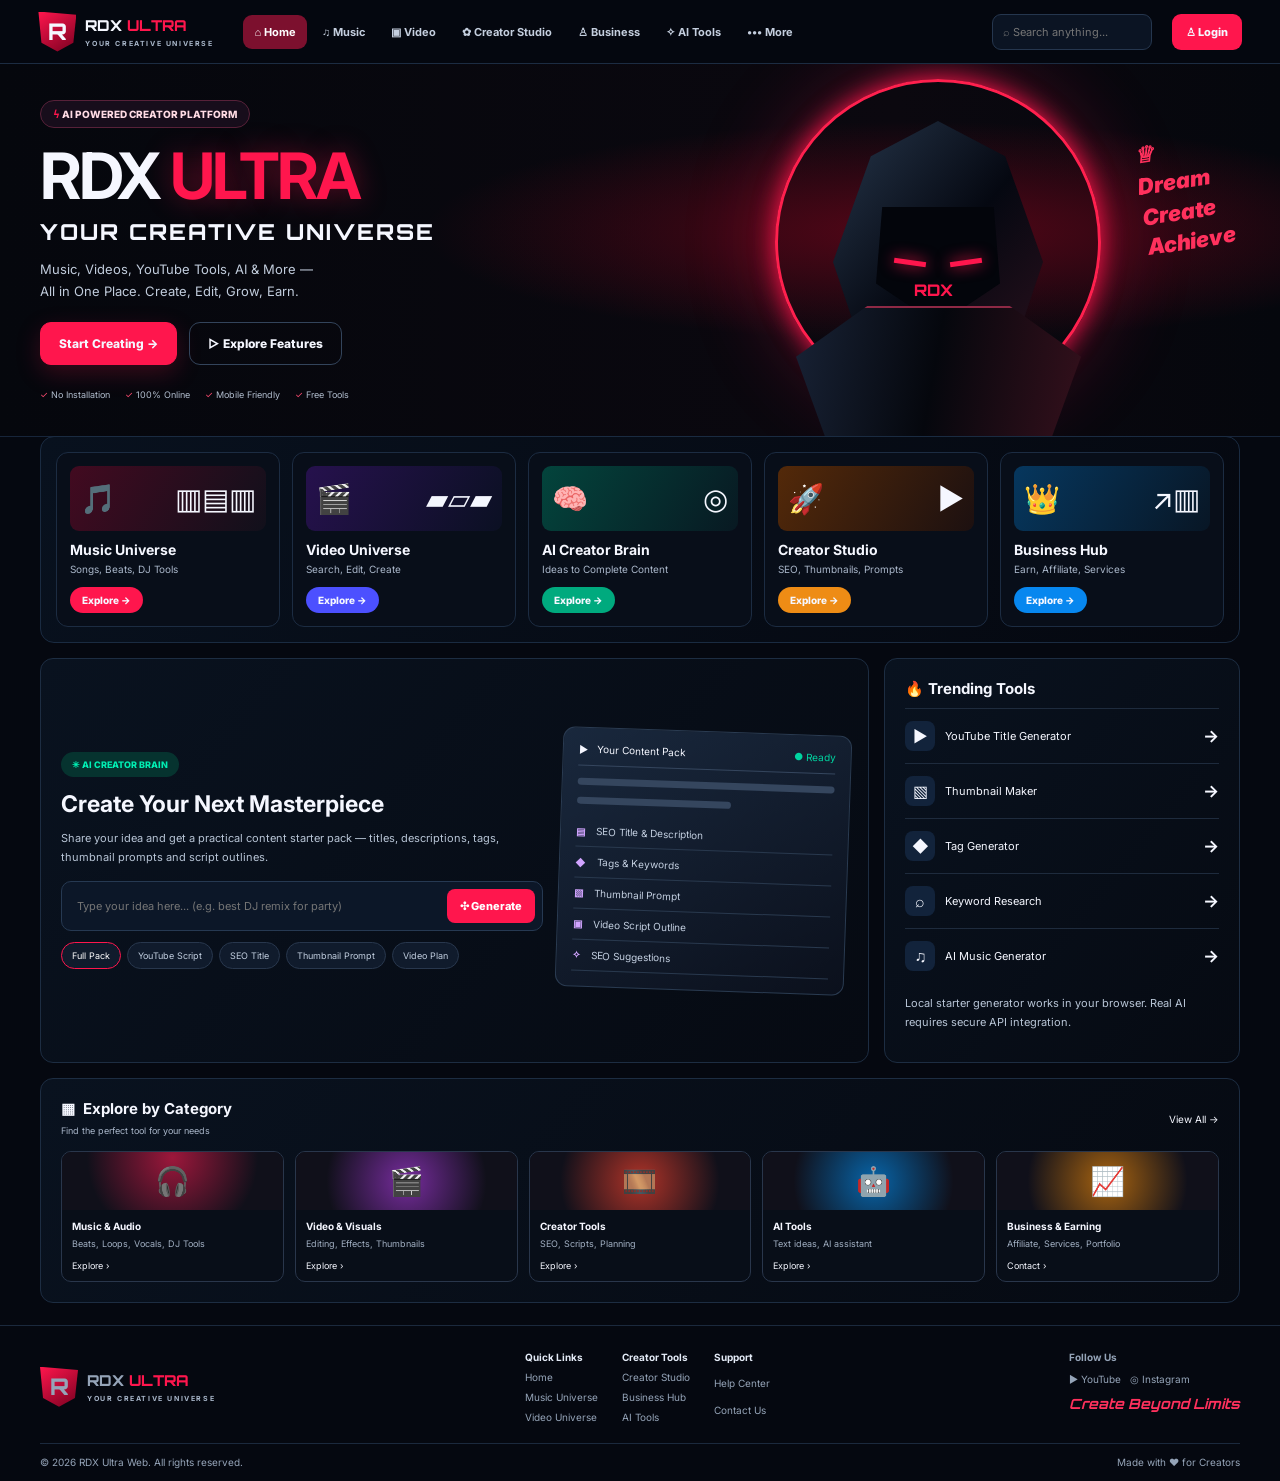
==== commit a9baebd3: "Add files via upload" ====
--- a/index.html
+++ b/index.html
@@ -1,41 +1,12 @@
-<!doctype html>
-<html lang="en">
-<head>
-<meta charset="utf-8"><meta name="viewport" content="width=device-width,initial-scale=1">
-<meta name="theme-color" content="#060811"><title>RDX ULTRA — Creator Brain 2.0</title>
-<style>
-@import url('https://fonts.googleapis.com/css2?family=Inter:wght@400;500;600;700;800;900&family=Orbitron:wght@500;700;800&display=swap');
-:root{--bg:#060811;--panel:#0b1120;--panel2:#10192a;--line:#25334b;--txt:#f4f7ff;--muted:#9eabc0;--red:#ff244f;--green:#00d8a0;--blue:#4a8dff}*{box-sizing:border-box}html{scroll-behavior:smooth}body{margin:0;background:var(--bg);color:var(--txt);font-family:Inter,Arial,sans-serif}button,input,textarea,select{font:inherit}button,a{cursor:pointer}a{color:inherit;text-decoration:none}.wrap{width:min(1180px,94%);margin:auto}.top{height:68px;border-bottom:1px solid #1c2a40;display:flex;align-items:center;justify-content:space-between;gap:15px;padding:0 3%;background:#060811ed;position:sticky;top:0;z-index:10;backdrop-filter:blur(14px)}.logo{display:flex;align-items:center;gap:10px;font:800 15px Orbitron}.logo-mark{display:grid;place-items:center;width:38px;height:40px;background:linear-gradient(145deg,#ff2450,#78001e);clip-path:polygon(0 0,100% 8%,92% 78%,50% 100%,8% 78%);font-size:22px}.logo em{color:var(--red);font-style:normal}.logo small{display:block;font:700 7px Inter;letter-spacing:1.5px;color:var(--muted);margin-top:3px}.navlinks{display:flex;gap:20px;font-size:11px;color:#c7d1e0}.navlinks a:hover{color:var(--red)}.topbtn{border:1px solid var(--line);background:#0c1423;color:white;border-radius:9px;padding:10px 13px;font-size:11px}.hero{padding:44px 0 30px;background:radial-gradient(ellipse at 82% 20%,#4c071b88,transparent 36%),linear-gradient(130deg,#060811,#0b0b17)}.eyebrow{font-size:10px;letter-spacing:2px;color:#ffb6c6;font-weight:800}.hero-grid{display:grid;grid-template-columns:1.1fr .9fr;gap:30px;align-items:center}.hero h1{font-size:clamp(38px,5.4vw,66px);line-height:1;letter-spacing:-2.5px;margin:18px 0}.hero h1 span{color:var(--red);text-shadow:0 0 35px #ff244f44}.hero p{max-width:600px;color:var(--muted);font-size:13px;line-height:1.8}.hero-actions{display:flex;gap:10px;flex-wrap:wrap;margin-top:23px}.btn{border:1px solid var(--line);border-radius:10px;padding:12px 16px;background:#101828;color:white;font-size:11px;font-weight:800}.btn.red{background:var(--red);border-color:var(--red)}.hero-art{height:260px;display:grid;place-items:center;position:relative}.orb{width:215px;height:215px;border-radius:50%;border:1px solid #ff244f88;box-shadow:0 0 60px #ff244f22,inset 0 0 50px #ff244f14;display:grid;place-items:center;position:relative}.orb:before,.orb:after{content:'';position:absolute;width:285px;height:100px;border:1px dashed #ff244f88;border-radius:50%;transform:rotate(35deg)}.orb:after{transform:rotate(-35deg);border-color:#4a8dff77}.orb span{font:800 40px Orbitron;color:var(--red);text-shadow:0 0 25px #ff244f88}.float{position:absolute;padding:10px 13px;background:#111a2b;border:1px solid #34435b;border-radius:10px;font-size:10px;box-shadow:0 10px 30px #0008}.f1{top:18px;left:5%}.f2{bottom:20px;right:0}.f3{bottom:25px;left:2%}.statrow{display:grid;grid-template-columns:repeat(4,1fr);gap:10px;margin:20px auto 0}.stat{padding:14px;border:1px solid var(--line);border-radius:11px;background:#0a101d}.stat b{display:block;font-size:18px}.stat span{color:var(--muted);font-size:9px}.section{padding:32px 0}.section-head{display:flex;justify-content:space-between;align-items:end;gap:15px;margin-bottom:17px}.section-head h2{margin:7px 0 0;font-size:24px;letter-spacing:-.8px}.section-head p{margin:0;color:var(--muted);font-size:11px}.workspace{display:grid;grid-template-columns:1.15fr .85fr;gap:14px}.panel{border:1px solid var(--line);background:linear-gradient(140deg,#0c1423,#080d17);border-radius:14px;padding:18px;min-width:0}.panel h3{font-size:15px;margin:0 0 7px}.muted{font-size:11px;color:var(--muted);line-height:1.7}.label{display:block;font-size:9px;letter-spacing:1.5px;font-weight:800;color:#c5d0e0;margin:15px 0 8px}.field,textarea,select{width:100%;background:#070c16;color:#f3f6ff;border:1px solid #2a3a52;border-radius:9px;padding:12px;font-size:12px;outline:none}.field:focus,textarea:focus,select:focus{border-color:var(--red)}textarea{resize:vertical;min-height:90px;line-height:1.6}.two{display:grid;grid-template-columns:1fr 1fr;gap:10px}.modes{display:flex;flex-wrap:wrap;gap:7px;margin:10px 0}.mode{border:1px solid #2b3a52;background:#0d1728;color:#cbd5e5;border-radius:20px;padding:8px 10px;font-size:10px}.mode.active{background:#4b1023;border-color:var(--red);color:#fff}.generate{width:100%;margin-top:13px;background:linear-gradient(100deg,#ff244f,#bd0632);border:0;color:white;border-radius:10px;padding:13px;font-size:12px;font-weight:900}.output-head{display:flex;align-items:center;justify-content:space-between;gap:10px;margin-bottom:10px}.status{font-size:9px;color:var(--green);background:#063127;padding:6px 8px;border-radius:20px}.output{min-height:230px;white-space:pre-wrap;line-height:1.75;font-size:11px;color:#d6dfed;background:#060b14;border:1px solid #25344b;border-radius:10px;padding:13px;overflow-wrap:anywhere}.output.empty{color:#6f7e93;display:grid;place-items:center;text-align:center}.out-actions{display:flex;gap:8px;flex-wrap:wrap;margin-top:10px}.out-actions button{background:#101a2b;border:1px solid #2c3c54;border-radius:8px;color:white;padding:9px 12px;font-size:10px}.saved-list{display:grid;gap:8px}.saved{padding:11px;border:1px solid #26364d;background:#0a1220;border-radius:9px;display:flex;gap:10px;align-items:center}.saved-main{flex:1;min-width:0}.saved b{font-size:11px;display:block;white-space:nowrap;overflow:hidden;text-overflow:ellipsis}.saved small{font-size:9px;color:var(--muted)}.saved button{border:1px solid #34445c;background:#121d30;color:#d8e1ee;border-radius:7px;padding:7px;font-size:9px}.saved-empty{font-size:11px;color:#7f8da2;padding:16px;border:1px dashed #293a52;border-radius:9px}.toolgrid{display:grid;grid-template-columns:repeat(4,1fr);gap:11px}.tool{border:1px solid var(--line);border-radius:12px;background:#0b1220;padding:14px;transition:.2s}.tool:hover{border-color:#8a2944;transform:translateY(-3px)}.tool .ico{font-size:21px}.tool h4{font-size:12px;margin:10px 0 5px}.tool p{font-size:10px;color:var(--muted);line-height:1.6;margin:0}.tool a{display:inline-block;margin-top:12px;color:#ff6b89;font-size:10px;font-weight:800}.foot{border-top:1px solid #1d2b40;padding:22px 0;color:#8391a6;font-size:10px}.toast{position:fixed;bottom:20px;left:50%;transform:translateX(-50%);background:#10251f;border:1px solid #147b5d;color:#cffff0;padding:11px 15px;border-radius:10px;font-size:11px;display:none;z-index:99}.toast.show{display:block}
-@media(max-width:800px){.navlinks{display:none}.hero-grid{grid-template-columns:1fr}.hero-art{height:220px}.workspace{grid-template-columns:1fr}.toolgrid{grid-template-columns:repeat(2,1fr)}}@media(max-width:520px){.hero{padding-top:30px}.hero-art{height:190px}.orb{width:150px;height:150px}.orb:before,.orb:after{width:210px;height:70px}.orb span{font-size:30px}.statrow{grid-template-columns:repeat(2,1fr)}.section-head{display:block}.section-head p{margin-top:8px}.two{grid-template-columns:1fr}.panel{padding:13px}.toolgrid{gap:8px}.tool{padding:11px}.topbtn{padding:9px}.hero h1{letter-spacing:-1.5px}}
-</style>
-</head>
-<body>
-<header class="top"><a class="logo" href="#top"><span class="logo-mark">R</span><span>RDX <em>ULTRA</em><small>CREATOR WORKSPACE 2.0</small></span></a><nav class="navlinks"><a href="#brain">Creator Brain</a><a href="#saved">Saved Projects</a><a href="#tools">Tools</a></nav><button class="topbtn" id="theme">☾ Theme</button></header>
-<main id="top">
-<section class="hero"><div class="wrap hero-grid"><div><div class="eyebrow">✦ NEXT-LEVEL CREATOR WORKSPACE</div><h1>IDEA IN.<br><span>CONTENT OUT.</span></h1><p>Turn a rough idea into a practical creator starter pack. Generate content drafts, save projects in this browser, reopen them later, and copy your output whenever you need it.</p><div class="hero-actions"><a class="btn red" href="#brain">Open Creator Brain ↘</a><a class="btn" href="#saved">My saved projects ↓</a></div></div><div class="hero-art"><div class="orb"><span>RDX</span></div><div class="float f1">✦ AI CONTENT WORKFLOW</div><div class="float f2">▣ PROJECT MEMORY</div><div class="float f3">⚡ CREATOR MODE: ON</div></div></div><div class="wrap statrow"><div class="stat"><b>06</b><span>CONTENT FORMATS</span></div><div class="stat"><b>01</b><span>CREATOR WORKSPACE</span></div><div class="stat"><b>∞</b><span>IDEAS TO EXPLORE</span></div><div class="stat"><b>100%</b><span>LOCAL SAVE IN BROWSER</span></div></div></section>
-<section class="section wrap" id="brain"><div class="section-head"><div><div class="eyebrow">01 / GENERATION WORKSPACE</div><h2>🧠 Creator Brain 2.0</h2></div><p>Draft → Review → Save → Copy</p></div><div class="workspace"><div class="panel"><h3>Build your content pack</h3><div class="muted">Describe the idea and choose the output you need. This version generates structured starter drafts locally; it does not call an AI service.</div><form id="form"><label class="label" for="topic">YOUR IDEA / TOPIC</label><textarea id="topic" required placeholder="Example: Bhojpuri romantic song slowed + reverb YouTube upload"></textarea><div class="two"><div><label class="label" for="platform">PLATFORM</label><select id="platform"><option>YouTube</option><option>YouTube Shorts</option><option>Instagram Reels</option><option>Facebook</option><option>Blog / Website</option></select></div><div><label class="label" for="language">LANGUAGE</label><select id="language"><option>Hinglish</option><option>Hindi</option><option>English</option><option>Punjabi</option><option>Bhojpuri</option></select></div></div><label class="label">OUTPUT TYPE</label><div class="modes" id="modes"><button type="button" class="mode active" data-mode="Full Pack">Full Pack</button><button type="button" class="mode" data-mode="SEO">SEO</button><button type="button" class="mode" data-mode="Titles">Titles</button><button type="button" class="mode" data-mode="Script">Script</button><button type="button" class="mode" data-mode="Thumbnail">Thumbnail Prompt</button><button type="button" class="mode" data-mode="Shorts">Shorts Plan</button></div><button class="generate" type="submit">✦ Generate Creator Draft</button></form></div>
-<div class="panel"><div class="output-head"><h3>Output Studio</h3><span class="status" id="status">● WAITING FOR IDEA</span></div><div id="output" class="output empty">Your generated draft will appear here.<br>Fill in your idea and tap Generate.</div><div class="out-actions"><button id="copy" disabled>Copy output</button><button id="save" disabled>Save project</button><button id="download" disabled>Export .txt</button><button id="clear">Clear</button></div></div></div></section>
-<section class="section wrap" id="saved"><div class="section-head"><div><div class="eyebrow">02 / YOUR WORKSPACE MEMORY</div><h2>💾 Saved Projects</h2></div><p>Stored locally in this browser on this device.</p></div><div class="panel"><div id="savedlist" class="saved-list"><div class="saved-empty">No saved projects yet. Generate a draft, then tap “Save project”.</div></div></div></section>
-<section class="section wrap" id="tools"><div class="section-head"><div><div class="eyebrow">03 / CREATOR TOOLKIT</div><h2>⚡ Quick Tools</h2></div></div><div class="toolgrid"><a class="tool" href="#brain" data-preset="SEO"><div class="ico">🔎</div><h4>SEO Starter</h4><p>Draft titles, descriptions and keyword ideas.</p><span>Open tool →</span></a><a class="tool" href="#brain" data-preset="Titles"><div class="ico">✍️</div><h4>Title Lab</h4><p>Generate multiple title directions.</p><span>Open tool →</span></a><a class="tool" href="#brain" data-preset="Thumbnail"><div class="ico">🖼️</div><h4>Thumbnail Prompt</h4><p>Write a visual prompt for a thumbnail tool.</p><span>Open tool →</span></a><a class="tool" href="#brain" data-preset="Script"><div class="ico">🎬</div><h4>Script Outline</h4><p>Build a hook, body and closing outline.</p><span>Open tool →</span></a></div></section>
-</main><footer class="foot"><div class="wrap">RDX ULTRA · CREATOR WORKSPACE 2.0 <span style="float:right">Local drafts stay in this browser unless exported.</span><p>Note: This is a template-based workspace, not a live AI API. Cross-device sync, login, database, and real AI require a secure backend.</p></div></footer><div class="toast" id="toast"></div>
+<!doctype html><html lang="en"><head><meta charset="utf-8"><meta name="viewport" content="width=device-width,initial-scale=1"><meta name="theme-color" content="#050810"><title>RDX ULTRA — Your Creative Universe</title><meta name="description" content="Music, videos, YouTube tools, AI creator tools and business resources in one place."><link rel="canonical" href="https://rdx-raj.github.io/rdxultraweb/"><style>
+@import url('https://fonts.googleapis.com/css2?family=Inter:wght@400;500;600;700;800;900&family=Orbitron:wght@500;700;800&display=swap');:root{--bg:#050810;--panel:#09111f;--line:#1c2c42;--txt:#f5f7ff;--muted:#aab7ca;--red:#ff164d;--blue:#238cff;--green:#00d4a0}*{box-sizing:border-box}html{scroll-behavior:smooth}body{margin:0;background:var(--bg);color:var(--txt);font-family:Inter,Arial,sans-serif}a{color:inherit;text-decoration:none}button,input,textarea{font:inherit}.wrap{width:min(1200px,94%);margin:auto}header{height:64px;display:flex;align-items:center;gap:20px;padding:0 3%;border-bottom:1px solid var(--line);position:sticky;top:0;z-index:10;background:#050810ed;backdrop-filter:blur(16px)}.logo{display:flex;align-items:center;gap:9px;font:800 15px Orbitron;min-width:185px}.shield{display:grid;place-items:center;width:38px;height:40px;background:linear-gradient(145deg,#ff164d,#780020);clip-path:polygon(0 0,100% 8%,92% 78%,50% 100%,8% 78%);font-size:23px}.logo em{font-style:normal;color:var(--red)}.logo small{display:block;font:700 7px Inter;letter-spacing:1.6px;color:#a9b7ca;margin-top:4px}nav{display:flex;gap:4px;flex:1}nav a{padding:10px 11px;border-radius:9px;font-size:11px;font-weight:700;color:#c4cede;white-space:nowrap}nav a:hover,nav a.active{background:#7c102e;color:white}.search{width:160px;background:#0b1423;border:1px solid #25364e;border-radius:9px;padding:10px;color:white;font-size:11px}.headbtn{background:var(--red);padding:11px 14px;border-radius:9px;font-size:11px;font-weight:800}.menu{display:none;background:none;border:0;color:white;font-size:23px}.hero{min-height:360px;position:relative;overflow:hidden;background:radial-gradient(ellipse at 72% 45%,#550617,transparent 38%),linear-gradient(90deg,#05070d,#0b080f 70%,#05070d);border-bottom:1px solid #17253a}.hero:before{content:'';position:absolute;right:14%;top:4%;width:320px;height:320px;border:3px solid #ff204e;border-radius:50%;box-shadow:0 0 25px #ff164d,0 0 90px #ff164d55}.hero-copy{position:relative;z-index:2;padding:36px 0;width:56%}.pill{display:inline-block;border:1px solid #572139;background:#170d1b;padding:7px 12px;border-radius:20px;font-size:10px;font-weight:800;color:#ffdbe4}.pill b{color:var(--red)}h1{font-size:clamp(42px,5vw,67px);line-height:.98;letter-spacing:-3px;margin:17px 0 10px}h1 span{color:var(--red);text-shadow:0 0 28px #ff164d66}.sub{font:800 clamp(14px,1.8vw,22px) Orbitron;letter-spacing:2px}.hero p{font-size:13px;line-height:1.7;color:#c1ccdc}.actions{display:flex;gap:12px;flex-wrap:wrap;margin-top:20px}.btn{padding:13px 18px;border-radius:11px;font-size:12px;font-weight:800;display:inline-flex;gap:15px;border:1px solid #33445b}.btn.red{background:var(--red);border-color:var(--red);box-shadow:0 8px 25px #ff164d35}.checks{display:flex;gap:15px;flex-wrap:wrap;margin-top:24px;color:#b1bdce;font-size:9px}.checks span:before{content:'✓ ';color:#ff4b70}.person{position:absolute;right:15%;bottom:-15px;width:300px;height:330px}.hood{position:absolute;top:0;left:45px;width:210px;height:235px;background:linear-gradient(130deg,#26364b,#050811 55%,#28101c);clip-path:polygon(50% 0,82% 15%,100% 60%,85% 100%,15% 100%,0 60%,18% 15%);filter:drop-shadow(0 0 18px #ff164d55)}.mask{position:absolute;top:86px;left:88px;width:124px;height:118px;background:#03050b;clip-path:polygon(5% 0,95% 0,100% 65%,50% 100%,0 65%);border-bottom:3px solid var(--red)}.eye{position:absolute;top:53px;width:32px;height:5px;background:#ff164d;box-shadow:0 0 15px #ff164d}.eye.l{left:18px;transform:rotate(8deg)}.eye.r{right:18px;transform:rotate(-8deg)}.mask strong{position:absolute;top:73px;left:38px;color:#ff164d;font:800 16px Orbitron}.torso{position:absolute;bottom:0;left:8px;width:285px;height:145px;background:linear-gradient(100deg,#182235,#05070d 48%,#35101c);clip-path:polygon(25% 0,75% 0,100% 35%,88% 100%,12% 100%,0 35%);border-top:2px solid #8e2945}.slogan{position:absolute;right:4%;top:70px;color:#ff315d;font-size:22px;font-style:italic;font-weight:900;transform:rotate(-9deg);line-height:1.4}.portal-wrap{position:relative;margin-top:-1px;padding:15px;background:linear-gradient(120deg,#08111e,#050810);border:1px solid #1a2b41;border-radius:14px}.portals{display:grid;grid-template-columns:repeat(5,1fr);gap:12px}.portal{padding:13px;border:1px solid var(--line);border-radius:12px;background:#080e19;transition:.2s}.portal:hover{transform:translateY(-4px);border-color:#53637c}.art{height:65px;border-radius:9px;display:flex;align-items:center;justify-content:space-between;padding:10px;margin-bottom:10px;font-size:29px;background:linear-gradient(120deg,#420a20,#11101b)}.portal:nth-child(2) .art{background:linear-gradient(120deg,#26114d,#0b1023)}.portal:nth-child(3) .art{background:linear-gradient(120deg,#03443c,#081922)}.portal:nth-child(4) .art{background:linear-gradient(120deg,#532909,#1c1010)}.portal:nth-child(5) .art{background:linear-gradient(120deg,#06375e,#081625)}.portal h3{font-size:14px;margin:0 0 5px}.portal p{font-size:10px;color:var(--muted);margin:0 0 12px}.pillbtn{display:inline-block;border-radius:20px;padding:7px 12px;background:var(--red);font-size:10px;font-weight:800}.portal:nth-child(2) .pillbtn{background:#4c50ff}.portal:nth-child(3) .pillbtn{background:#00aa7e}.portal:nth-child(4) .pillbtn{background:#ee8c15}.portal:nth-child(5) .pillbtn{background:#0787ef}.dashboard{display:grid;grid-template-columns:2.1fr .9fr;gap:15px;margin-top:15px}.panel{background:linear-gradient(130deg,#09121f,#060a12);border:1px solid #1d2d42;border-radius:13px;padding:20px}.brain{display:grid;grid-template-columns:1.25fr .75fr;gap:16px;align-items:center}.tag{display:inline-block;padding:7px 11px;border-radius:20px;background:#06332f;color:#00edb2;font-size:9px;font-weight:800}h2{font-size:23px;margin:13px 0 8px}.desc{font-size:11px;line-height:1.7;color:#b8c5d6}.idea-row{display:flex;gap:8px;padding:7px;background:#0c1728;border:1px solid #263952;border-radius:10px;margin-top:15px}.idea-row input{min-width:0;flex:1;background:transparent;border:0;outline:0;color:white;padding:8px;font-size:11px}.idea-row button,.copy{border:0;border-radius:8px;background:var(--red);color:white;padding:10px 13px;font-size:11px;font-weight:800;cursor:pointer}.types{display:flex;gap:6px;flex-wrap:wrap;margin-top:11px}.types button{border:1px solid #28374d;background:#101b2c;color:#c2cfe0;border-radius:20px;padding:7px 10px;font-size:9px;cursor:pointer}.types button.active{border-color:var(--red);color:white}.output{display:none;margin-top:12px;background:#050a12;border:1px solid #2a3b52;border-radius:9px;padding:13px;white-space:pre-wrap;line-height:1.7;font-size:11px;color:#e2ebf8}.output.show{display:block}.doc{background:linear-gradient(150deg,#19283d,#0b101c);border:1px solid #2a3b51;border-radius:12px;padding:15px;transform:rotate(2deg)}.docline{height:7px;background:#35465e;border-radius:8px;margin:12px 0}.docline.short{width:60%}.docitem{padding:9px 0;border-bottom:1px solid #29394e;font-size:10px;color:#c3cfe0}.docitem b{color:#d1a4ff;margin-right:8px}.trend h3{margin:0 0 10px;font-size:15px}.trendrow{display:flex;align-items:center;gap:10px;border-top:1px solid #1e2b3d;padding:12px 0;font-size:11px}.trendrow span{width:30px;height:30px;display:grid;place-items:center;background:#12233b;border-radius:8px;font-size:16px}.trendrow b{margin-left:auto;font-size:17px}.categories{margin-top:15px}.cathead{display:flex;justify-content:space-between;align-items:center;margin-bottom:13px}.cathead h3{margin:0;font-size:15px}.cathead small{font-size:9px;color:var(--muted)}.catgrid{display:grid;grid-template-columns:repeat(5,1fr);gap:11px}.cat{border:1px solid #29364b;border-radius:10px;overflow:hidden;background:#080e18}.catart{height:58px;display:grid;place-items:center;font-size:28px;background:radial-gradient(circle at 50% 10%,#9c173b,#10101a 70%)}.cat:nth-child(2) .catart{background:radial-gradient(circle,#762c9c,#10101a 70%)}.cat:nth-child(3) .catart{background:radial-gradient(circle,#ae3328,#10101a 70%)}.cat:nth-child(4) .catart{background:radial-gradient(circle,#0864a7,#10101a 70%)}.cat:nth-child(5) .catart{background:radial-gradient(circle,#a76310,#10101a 70%)}.catbody{padding:10px}.cat h4{margin:0 0 5px;font-size:10px}.cat p{margin:0;color:#a2b0c3;font-size:9px;line-height:1.5}.cat a{display:block;margin-top:9px;font-size:9px}.footer{border-top:1px solid #1b293d;margin-top:22px;padding:25px 0 13px;color:#95a4b8;font-size:10px}.footrow{display:flex;justify-content:space-between;gap:25px;flex-wrap:wrap}.footlinks{display:flex;gap:24px;flex-wrap:wrap}.footlinks div{display:grid;gap:8px}.footlinks strong{color:#e4ebf7}.copyright{border-top:1px solid #1b293d;margin-top:20px;padding-top:12px;display:flex;justify-content:space-between}body.light{background:#eef2f8;color:#172033}body.light header{background:#f5f7fcf2}body.light .portal,body.light .panel,body.light .cat{background:#fff;color:#172033}body.light .hero{background:radial-gradient(ellipse at 70% 45%,#ffc6d4,transparent 40%),#f5f7fc}body.light .hero p,body.light .portal p,body.light .desc{color:#526177}body.light .idea-row{background:#f1f5fb}body.light .idea-row input{color:#172033}@media(max-width:1050px){header{gap:10px}.logo{min-width:145px}nav a{padding:9px 6px;font-size:10px}.search{width:120px}.person{right:8%;transform:scale(.85);transform-origin:bottom right}.portals{gap:8px}.portal{padding:10px}}@media(max-width:800px){.menu{display:block}nav{display:none;position:absolute;top:60px;left:3%;right:3%;background:#080e19;border:1px solid #26364c;border-radius:12px;padding:12px;flex-direction:column;align-items:stretch}nav.open{display:flex}nav a{font-size:12px}.search{flex:1;width:auto}.hero-copy{width:66%}.person{right:0;transform:scale(.72)}.slogan{display:none}.portals{grid-template-columns:repeat(3,1fr)}.dashboard{grid-template-columns:1fr}.catgrid{grid-template-columns:repeat(3,1fr)}}@media(max-width:560px){header{height:60px;padding:0 3%;gap:8px}.logo{min-width:0;font-size:12px}.shield{width:33px;height:35px}.search{display:none}.headbtn{padding:10px}.hero{min-height:550px}.hero-copy{width:100%;padding-top:32px}.hero h1{font-size:48px}.person{right:5%;bottom:-8px;transform:scale(.67);transform-origin:bottom right}.hero:before{width:255px;height:255px;right:0;top:auto;bottom:6px}.checks{gap:10px}.portal-wrap{padding:9px}.portals{grid-template-columns:repeat(2,minmax(0,1fr));gap:8px}.portal .art{height:55px}.portal h3{font-size:12px}.portal p{font-size:9px;min-height:25px}.pillbtn{font-size:9px}.panel{padding:14px}.brain{grid-template-columns:1fr}.doc{display:none}.idea-row{flex-direction:column}.idea-row button{padding:12px}.catgrid{grid-template-columns:repeat(2,1fr)}.footrow{display:grid}.footlinks{gap:17px}.copyright{font-size:9px}}@media(max-width:360px){.portals{grid-template-columns:1fr}.hero h1{font-size:42px}}
+</style></head><body><header><a class="logo" href="#home"><span class="shield">R</span><span>RDX <em>ULTRA</em><small>YOUR CREATIVE UNIVERSE</small></span></a><button class="menu" id="menu" aria-label="Open menu">☰</button><nav id="nav"><a class="active" href="#home">⌂ Home</a><a href="music-universe.html">♫ Music</a><a href="video-universe.html">▣ Video</a><a href="creator-studio.html">✿ Creator Studio</a><a href="#business">♙ Business</a><a href="#brain">✧ AI Tools</a><a href="#categories">••• More</a></nav><input id="search" class="search" placeholder="⌕ Search anything..." aria-label="Search features"><button class="menu" id="theme" aria-label="Toggle theme">☾</button><a class="headbtn" href="#brain">♙ Login</a></header>
+<section class="hero" id="home"><div class="wrap"><div class="hero-copy"><div class="pill"><b>ϟ</b> AI POWERED CREATOR PLATFORM</div><h1>RDX <span>ULTRA</span></h1><div class="sub">YOUR CREATIVE UNIVERSE</div><p>Music, Videos, YouTube Tools, AI &amp; More —<br>All in One Place. Create, Edit, Grow, Earn.</p><div class="actions"><a class="btn red" href="#brain">Start Creating →</a><a class="btn" href="#portals">▷ Explore Features</a></div><div class="checks"><span>No Installation</span><span>100% Online</span><span>Mobile Friendly</span><span>Free Tools</span></div></div></div><div class="person" aria-label="Stylized RDX hooded creator artwork"><div class="hood"></div><div class="mask"><i class="eye l"></i><i class="eye r"></i><strong>RDX</strong></div><div class="torso"></div></div><div class="slogan">♕<br>Dream<br>Create<br>Achieve</div></section>
+<section class="wrap portal-wrap" id="portals"><div class="portals"><a class="portal" href="music-universe.html"><div class="art">🎵 <span>▥▤▥</span></div><h3>Music Universe</h3><p>Songs, Beats, DJ Tools</p><span class="pillbtn">Explore →</span></a><a class="portal" href="video-universe.html"><div class="art">🎬 <span>▰▱▰</span></div><h3>Video Universe</h3><p>Search, Edit, Create</p><span class="pillbtn">Explore →</span></a><a class="portal" href="#brain"><div class="art">🧠 <span>◎</span></div><h3>AI Creator Brain</h3><p>Ideas to Complete Content</p><span class="pillbtn">Explore →</span></a><a class="portal" href="creator-studio.html"><div class="art">🚀 <span>▶</span></div><h3>Creator Studio</h3><p>SEO, Thumbnails, Prompts</p><span class="pillbtn">Explore →</span></a><a class="portal" href="#business"><div class="art">👑 <span>↗▥</span></div><h3>Business Hub</h3><p>Earn, Affiliate, Services</p><span class="pillbtn">Explore →</span></a></div></section>
+<section class="wrap dashboard" id="brain"><div class="panel brain"><div><span class="tag">✳ AI CREATOR BRAIN</span><h2>Create Your Next Masterpiece</h2><p class="desc">Share your idea and get a practical content starter pack — titles, descriptions, tags, thumbnail prompts and script outlines.</p><form id="ideaform"><div class="idea-row"><input id="idea" required placeholder="Type your idea here... (e.g. best DJ remix for party)"><button type="submit">✣ Generate</button></div><div class="types"><button type="button" class="active" data-kind="Full Pack">Full Pack</button><button type="button" data-kind="YouTube Script">YouTube Script</button><button type="button" data-kind="SEO Title">SEO Title</button><button type="button" data-kind="Thumbnail Prompt">Thumbnail Prompt</button><button type="button" data-kind="Video Plan">Video Plan</button></div></form><div id="output" class="output" aria-live="polite"></div><button id="copy" class="copy" hidden>Copy result</button></div><div class="doc"><div style="font-size:10px;border-bottom:1px solid #35465e;padding-bottom:10px">▶ &nbsp; Your Content Pack <span style="float:right;color:#00d4a0">● Ready</span></div><div class="docline"></div><div class="docline short"></div><div class="docitem"><b>▤</b> SEO Title &amp; Description</div><div class="docitem"><b>◆</b> Tags &amp; Keywords</div><div class="docitem"><b>▧</b> Thumbnail Prompt</div><div class="docitem"><b>▣</b> Video Script Outline</div><div class="docitem"><b>✧</b> SEO Suggestions</div></div></div><aside class="panel trend"><h3>🔥 Trending Tools</h3><div class="trendrow"><span>▶</span>YouTube Title Generator<b>→</b></div><div class="trendrow"><span>▧</span>Thumbnail Maker<b>→</b></div><div class="trendrow"><span>◆</span>Tag Generator<b>→</b></div><div class="trendrow"><span>⌕</span>Keyword Research<b>→</b></div><div class="trendrow"><span>♫</span>AI Music Generator<b>→</b></div><p class="desc">Local starter generator works in your browser. Real AI requires secure API integration.</p></aside></section>
+<section class="wrap panel categories" id="categories"><div class="cathead"><div><h3>▦ &nbsp;Explore by Category</h3><small>Find the perfect tool for your needs</small></div><a href="#portals" style="font-size:10px">View All →</a></div><div class="catgrid"><div class="cat"><div class="catart">🎧</div><div class="catbody"><h4>Music &amp; Audio</h4><p>Beats, Loops, Vocals, DJ Tools</p><a href="music-universe.html">Explore ›</a></div></div><div class="cat"><div class="catart">🎬</div><div class="catbody"><h4>Video &amp; Visuals</h4><p>Editing, Effects, Thumbnails</p><a href="video-universe.html">Explore ›</a></div></div><div class="cat"><div class="catart">🎞️</div><div class="catbody"><h4>Creator Tools</h4><p>SEO, Scripts, Planning</p><a href="creator-studio.html">Explore ›</a></div></div><div class="cat"><div class="catart">🤖</div><div class="catbody"><h4>AI Tools</h4><p>Text ideas, AI assistant</p><a href="#brain">Explore ›</a></div></div><div class="cat" id="business"><div class="catart">📈</div><div class="catbody"><h4>Business &amp; Earning</h4><p>Affiliate, Services, Portfolio</p><a href="mailto:contact@rdxultraweb.com">Contact ›</a></div></div></div></section>
+<footer class="footer"><div class="wrap"><div class="footrow"><a class="logo" href="#home"><span class="shield">R</span><span>RDX <em>ULTRA</em><small>YOUR CREATIVE UNIVERSE</small></span></a><div class="footlinks"><div><strong>Quick Links</strong><a href="#home">Home</a><a href="music-universe.html">Music Universe</a><a href="video-universe.html">Video Universe</a></div><div><strong>Creator Tools</strong><a href="creator-studio.html">Creator Studio</a><a href="#business">Business Hub</a><a href="#brain">AI Tools</a></div><div><strong>Support</strong><a href="#brain">Help Center</a><a href="mailto:contact@rdxultraweb.com">Contact Us</a></div></div><div><strong>Follow Us</strong><p><a href="https://www.youtube.com/" target="_blank" rel="noopener">▶ YouTube</a> &nbsp; <a href="https://www.instagram.com/rdx_raaaj/" target="_blank" rel="noopener">◎ Instagram</a></p><b style="color:#ff315d;font:italic 700 14px Orbitron">Create Beyond Limits</b></div></div><div class="copyright"><span>© 2026 RDX Ultra Web. All rights reserved.</span><span>Made with ♥ for Creators</span></div></div></footer>
 <script>
-let mode='Full Pack',currentTitle='',currentText='';const $=id=>document.getElementById(id);
-function toast(s){const t=$('toast');t.textContent=s;t.classList.add('show');setTimeout(()=>t.classList.remove('show'),2200)}
-document.querySelectorAll('[data-mode]').forEach(b=>b.addEventListener('click',()=>{mode=b.dataset.mode;document.querySelectorAll('[data-mode]').forEach(x=>x.classList.toggle('active',x===b))}));
-document.querySelectorAll('[data-preset]').forEach(a=>a.addEventListener('click',()=>{mode=a.dataset.preset;document.querySelectorAll('[data-mode]').forEach(x=>x.classList.toggle('active',x.dataset.mode===mode))}));
-$('theme').addEventListener('click',()=>{const light=document.body.dataset.theme!=='light';document.body.dataset.theme=light?'light':'dark';if(light){document.documentElement.style.setProperty('--bg','#eef2f8');document.documentElement.style.setProperty('--panel','#fff');document.documentElement.style.setProperty('--txt','#101827');document.documentElement.style.setProperty('--muted','#536176');$('theme').textContent='☀ Theme'}else{['--bg','--panel','--txt','--muted'].forEach((k,i)=>document.documentElement.style.removeProperty(k));$('theme').textContent='☾ Theme'}});
-function generate(topic,platform,lang,m){const t=topic.trim(),clean=t.replace(/[<>]/g,'');const words=clean.split(/\s+/).filter(Boolean);const hashtag=words.slice(0,6).map(w=>'#'+w.replace(/[^\p{L}\p{N}]/gu,'')).filter(x=>x.length>1).join(' ');const title1=clean+' | '+platform+' Special';const title2='How to Create '+clean+' — Complete Guide';const title3='Best '+clean+' Ideas You Should Try';let s='RDX ULTRA — CREATOR DRAFT\nTopic: '+clean+'\nPlatform: '+platform+'\nLanguage: '+lang+'\nOutput: '+m+'\n\n';
-if(m==='Full Pack'||m==='Titles'||m==='SEO')s+='TITLE OPTIONS\n1. '+title1+'\n2. '+title2+'\n3. '+title3+'\n\n';
-if(m==='Full Pack'||m==='SEO')s+='DESCRIPTION STARTER\nWelcome! In this '+platform+' content, we explore '+clean+'. Stay till the end for the key ideas and practical takeaways. Share your thoughts in the comments and follow for more creator content.\n\nKEYWORDS / TAGS\n'+clean+', '+words.slice(0,5).join(', ')+', '+platform+', creator tips\n\nHASHTAGS\n'+hashtag+' #creator #content\n\n';
-if(m==='Full Pack'||m==='Script')s+='SCRIPT OUTLINE\nHOOK (0–5 sec): Open with a surprising result, strong visual, or direct question about '+clean+'.\nINTRO: Explain what viewers will learn and why it matters.\nPOINT 1: Give the simplest useful takeaway.\nPOINT 2: Show an example or demonstration.\nPOINT 3: Share a mistake to avoid or a pro tip.\nCLOSE: Recap the value and invite one specific comment/action.\n\n';
-if(m==='Full Pack'||m==='Thumbnail')s+='THUMBNAIL PROMPT\nDesign a high-impact '+platform+' thumbnail about “'+clean+'”. Use one dominant subject, cinematic lighting, strong contrast, premium black and red palette with a small electric-blue accent, bold readable 3–5 word headline, clear subject/background separation, mobile-first composition, 16:9 landscape, no watermark, no clutter.\n\n';
-if(m==='Full Pack'||m==='Shorts')s+='SHORT-FORM PLAN\n0–2 sec: Visual hook or bold question.\n2–7 sec: Set up the idea.\n7–20 sec: Deliver 2–3 quick points or a satisfying transformation.\nFinal 2 sec: Clear payoff and call to action.\nOn-screen text: Keep phrases short and high contrast.\n\n';
-s+='PUBLISH CHECKLIST\n☐ Verify facts, spelling, names and usage rights.\n☐ Customize the draft to your actual content.\n☐ Check title/thumbnail readability on mobile.\n☐ Preview before publishing.\n\nIMPORTANT\nThis is a local template-generated draft, not a response from a connected AI model. Validate keywords and tailor all claims before publishing.';return s}
-$('form').addEventListener('submit',e=>{e.preventDefault();const topic=$('topic').value;if(!topic.trim())return;currentTitle=topic.trim().slice(0,70);currentText=generate(topic,$('platform').value,$('language').value,mode);$('output').classList.remove('empty');$('output').textContent=currentText;$('status').textContent='● DRAFT READY';['copy','save','download'].forEach(id=>$(id).disabled=false);});
-$('copy').addEventListener('click',async()=>{try{await navigator.clipboard.writeText(currentText);toast('Output copied')}catch{toast('Clipboard unavailable — select and copy the text')}});
-$('save').addEventListener('click',()=>{const arr=JSON.parse(localStorage.getItem('rdx_ultra_projects')||'[]');arr.unshift({id:Date.now(),title:currentTitle,mode,platform:$('platform').value,language:$('language').value,text:currentText,date:new Date().toLocaleString()});localStorage.setItem('rdx_ultra_projects',JSON.stringify(arr.slice(0,50)));renderSaved();toast('Project saved on this device')});
-$('download').addEventListener('click',()=>{const blob=new Blob([currentText],{type:'text/plain;charset=utf-8'});const a=document.createElement('a');a.href=URL.createObjectURL(blob);a.download='RDX-Creator-Draft.txt';a.click();URL.revokeObjectURL(a.href)});
-$('clear').addEventListener('click',()=>{$('output').textContent='Your generated draft will appear here.\nFill in your idea and tap Generate.';$('output').classList.add('empty');$('status').textContent='● WAITING FOR IDEA';currentText='';['copy','save','download'].forEach(id=>$(id).disabled=true)});
-function renderSaved(){const arr=JSON.parse(localStorage.getItem('rdx_ultra_projects')||'[]'),el=$('savedlist');el.innerHTML='';if(!arr.length){el.innerHTML='<div class="saved-empty">No saved projects yet. Generate a draft, then tap “Save project”.</div>';return}arr.forEach(p=>{const row=document.createElement('div');row.className='saved';const main=document.createElement('div');main.className='saved-main';const b=document.createElement('b');b.textContent=p.title;const sm=document.createElement('small');sm.textContent=p.mode+' · '+p.date;main.append(b,sm);const open=document.createElement('button');open.textContent='Open';open.onclick=()=>{currentTitle=p.title;currentText=p.text;$('topic').value=p.title;$('output').textContent=p.text;$('output').classList.remove('empty');$('status').textContent='● SAVED DRAFT OPEN';['copy','save','download'].forEach(id=>$(id).disabled=false);$('brain').scrollIntoView({behavior:'smooth'})};const del=document.createElement('button');del.textContent='Delete';del.onclick=()=>{localStorage.setItem('rdx_ultra_projects',JSON.stringify(arr.filter(x=>x.id!==p.id)));renderSaved();toast('Project deleted')};row.append(main,open,del);el.append(row)})}
-renderSaved();
-</script></body></html>+const $=id=>document.getElementById(id),nav=$('nav');$('menu').addEventListener('click',()=>nav.classList.toggle('open'));nav.querySelectorAll('a').forEach(a=>a.addEventListener('click',()=>nav.classList.remove('open')));$('theme').addEventListener('click',()=>{document.body.classList.toggle('light');$('theme').textContent=document.body.classList.contains('light')?'☀':'☾'});
+let kind='Full Pack';document.querySelectorAll('[data-kind]').forEach(b=>b.addEventListener('click',()=>{kind=b.dataset.kind;document.querySelectorAll('[data-kind]').forEach(x=>x.classList.toggle('active',x===b))}));$('ideaform').addEventListener('submit',e=>{e.preventDefault();let topic=$('idea').value.trim().replace(/[<>]/g,'');if(!topic)return;let titles=[topic+' | The Ultimate Guide','How to Make '+topic+' (Step-by-Step)','Top Tips for '+topic+' You Need to Know'];let tags=topic.toLowerCase().split(/\s+/).filter(Boolean).slice(0,6).map(x=>'#'+x.replace(/[^a-z0-9]/g,'')).join(' ');let s='CONTENT STARTER PACK\nTOPIC: '+topic+'\n\n';if(kind==='Full Pack'||kind==='SEO Title')s+='SEO TITLE OPTIONS\n1. '+titles[0]+'\n2. '+titles[1]+'\n3. '+titles[2]+'\n\nDESCRIPTION STARTER\nIn this video, we explore '+topic+'. Watch till the end for practical tips and key takeaways. Share your thoughts in the comments.\n\nTAGS\n'+tags+' #youtube #creator\n\n';if(kind==='Full Pack'||kind==='YouTube Script')s+='SCRIPT OUTLINE\n• HOOK: Show a surprising result or ask a strong question.\n• INTRO: Explain what viewers will learn about '+topic+'.\n• MAIN: Share 3 useful points with clear examples.\n• END: Summarize and invite viewers to comment.\n\n';if(kind==='Full Pack'||kind==='Thumbnail Prompt')s+='THUMBNAIL PROMPT\nCreate a high-contrast YouTube thumbnail about “'+topic+'”, bold readable 3–5 word headline, dramatic lighting, strong subject on one side, clean composition, vivid red/blue accents, 16:9, no watermark.\n\n';if(kind==='Full Pack'||kind==='Video Plan')s+='VIDEO PLAN\n1. Open with a compelling 3-second hook.\n2. Show the key idea visually.\n3. Break the topic into 3 short scenes.\n4. Add captions and clean audio.\n5. End with a clear payoff and call to action.\n\n';s+='NEXT STEP\nChoose the strongest title, verify keywords for your audience, and customize this draft before publishing.\n\nNote: This is a template-based local generator, not a live AI model.';$('output').textContent=s;$('output').classList.add('show');$('copy').hidden=false});$('copy').addEventListener('click',async()=>{try{await navigator.clipboard.writeText($('output').textContent);$('copy').textContent='Copied ✓'}catch{$('copy').textContent='Select output and copy'}});$('search').addEventListener('keydown',e=>{if(e.key==='Enter'){let q=e.target.value.toLowerCase();let el=[...document.querySelectorAll('.portal,.cat,.trendrow')].find(x=>x.textContent.toLowerCase().includes(q));if(el)el.scrollIntoView({behavior:'smooth',block:'center'});else alert('No match. Try Music, Video, SEO, Thumbnail or Business.')}});
+</script></body></html>
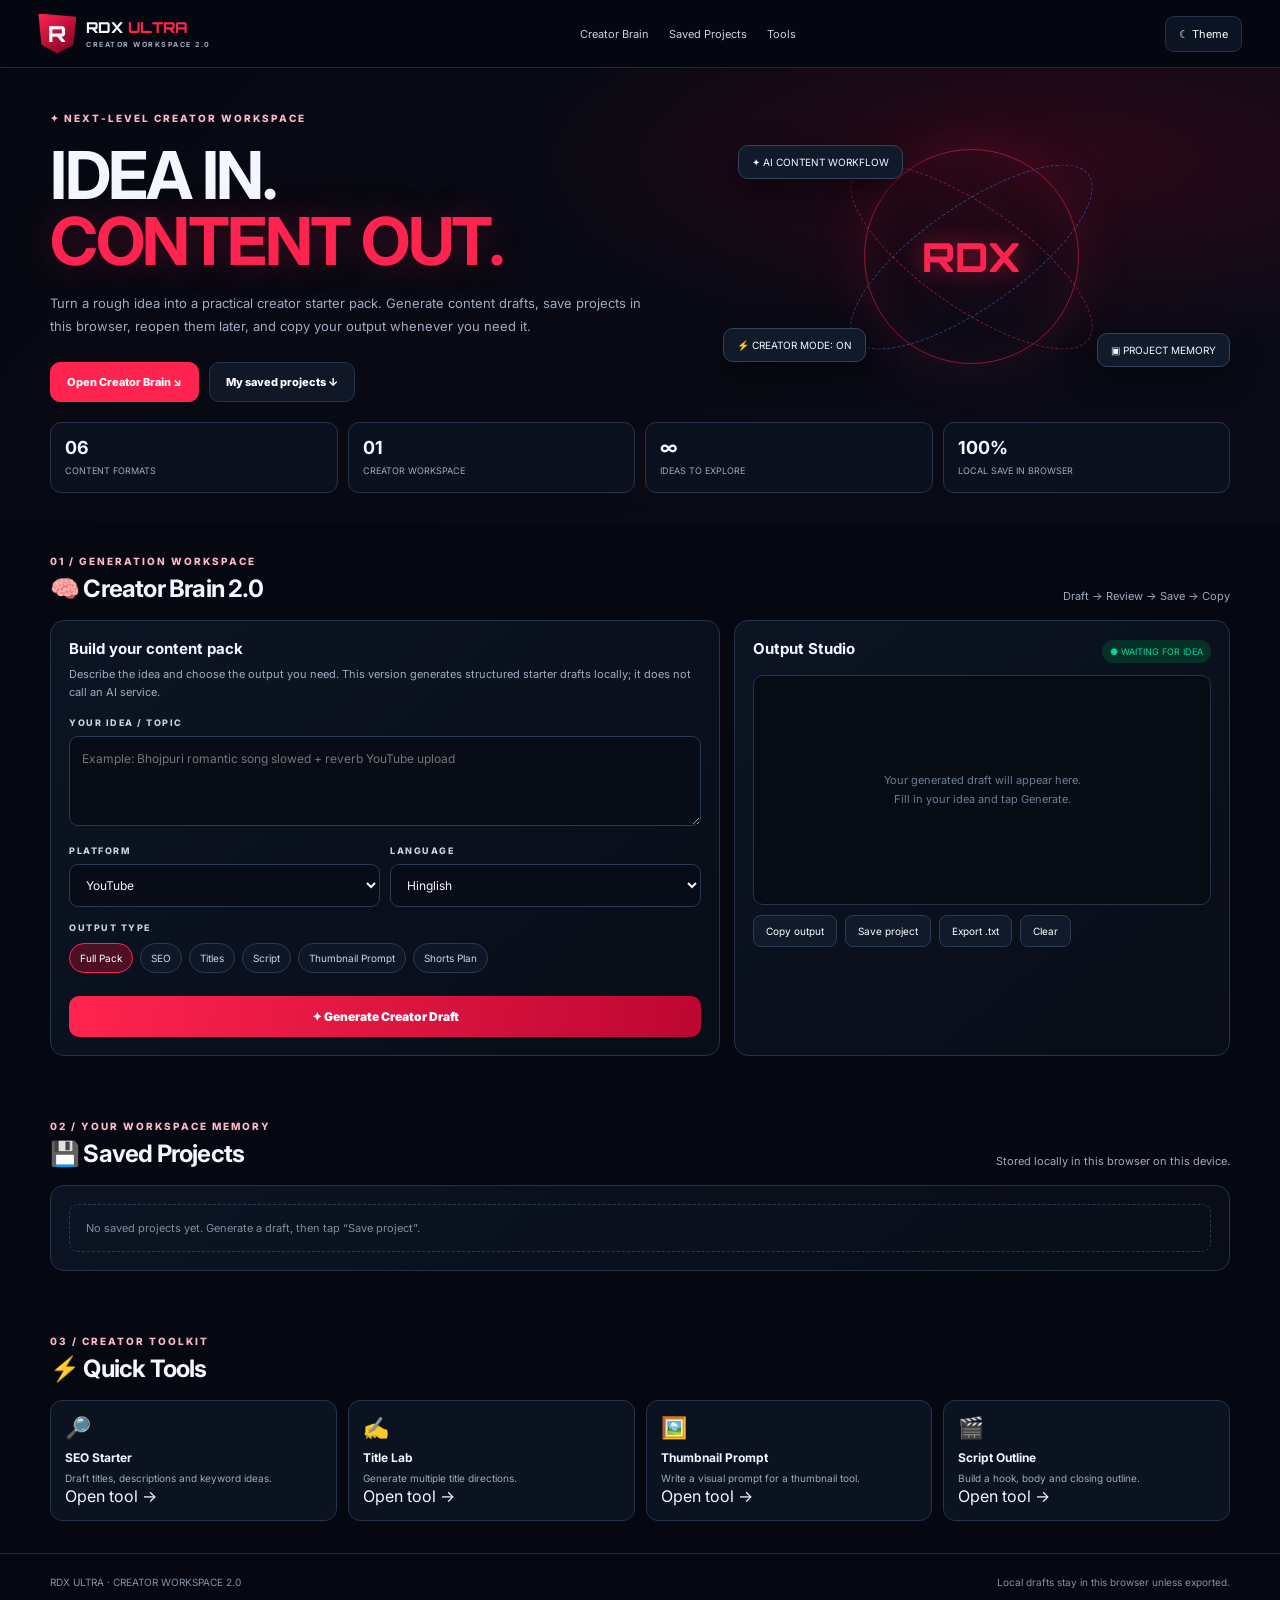
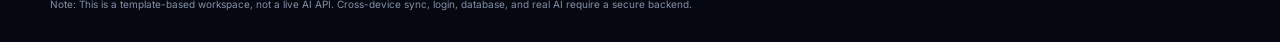
==== commit 8f3e51db: "Add files via upload" ====
--- a/index.html
+++ b/index.html
@@ -1,12 +1,41 @@
-<!doctype html><html lang="en"><head><meta charset="utf-8"><meta name="viewport" content="width=device-width,initial-scale=1"><meta name="theme-color" content="#050810"><title>RDX ULTRA — Your Creative Universe</title><meta name="description" content="Music, videos, YouTube tools, AI creator tools and business resources in one place."><link rel="canonical" href="https://rdx-raj.github.io/rdxultraweb/"><style>
-@import url('https://fonts.googleapis.com/css2?family=Inter:wght@400;500;600;700;800;900&family=Orbitron:wght@500;700;800&display=swap');:root{--bg:#050810;--panel:#09111f;--line:#1c2c42;--txt:#f5f7ff;--muted:#aab7ca;--red:#ff164d;--blue:#238cff;--green:#00d4a0}*{box-sizing:border-box}html{scroll-behavior:smooth}body{margin:0;background:var(--bg);color:var(--txt);font-family:Inter,Arial,sans-serif}a{color:inherit;text-decoration:none}button,input,textarea{font:inherit}.wrap{width:min(1200px,94%);margin:auto}header{height:64px;display:flex;align-items:center;gap:20px;padding:0 3%;border-bottom:1px solid var(--line);position:sticky;top:0;z-index:10;background:#050810ed;backdrop-filter:blur(16px)}.logo{display:flex;align-items:center;gap:9px;font:800 15px Orbitron;min-width:185px}.shield{display:grid;place-items:center;width:38px;height:40px;background:linear-gradient(145deg,#ff164d,#780020);clip-path:polygon(0 0,100% 8%,92% 78%,50% 100%,8% 78%);font-size:23px}.logo em{font-style:normal;color:var(--red)}.logo small{display:block;font:700 7px Inter;letter-spacing:1.6px;color:#a9b7ca;margin-top:4px}nav{display:flex;gap:4px;flex:1}nav a{padding:10px 11px;border-radius:9px;font-size:11px;font-weight:700;color:#c4cede;white-space:nowrap}nav a:hover,nav a.active{background:#7c102e;color:white}.search{width:160px;background:#0b1423;border:1px solid #25364e;border-radius:9px;padding:10px;color:white;font-size:11px}.headbtn{background:var(--red);padding:11px 14px;border-radius:9px;font-size:11px;font-weight:800}.menu{display:none;background:none;border:0;color:white;font-size:23px}.hero{min-height:360px;position:relative;overflow:hidden;background:radial-gradient(ellipse at 72% 45%,#550617,transparent 38%),linear-gradient(90deg,#05070d,#0b080f 70%,#05070d);border-bottom:1px solid #17253a}.hero:before{content:'';position:absolute;right:14%;top:4%;width:320px;height:320px;border:3px solid #ff204e;border-radius:50%;box-shadow:0 0 25px #ff164d,0 0 90px #ff164d55}.hero-copy{position:relative;z-index:2;padding:36px 0;width:56%}.pill{display:inline-block;border:1px solid #572139;background:#170d1b;padding:7px 12px;border-radius:20px;font-size:10px;font-weight:800;color:#ffdbe4}.pill b{color:var(--red)}h1{font-size:clamp(42px,5vw,67px);line-height:.98;letter-spacing:-3px;margin:17px 0 10px}h1 span{color:var(--red);text-shadow:0 0 28px #ff164d66}.sub{font:800 clamp(14px,1.8vw,22px) Orbitron;letter-spacing:2px}.hero p{font-size:13px;line-height:1.7;color:#c1ccdc}.actions{display:flex;gap:12px;flex-wrap:wrap;margin-top:20px}.btn{padding:13px 18px;border-radius:11px;font-size:12px;font-weight:800;display:inline-flex;gap:15px;border:1px solid #33445b}.btn.red{background:var(--red);border-color:var(--red);box-shadow:0 8px 25px #ff164d35}.checks{display:flex;gap:15px;flex-wrap:wrap;margin-top:24px;color:#b1bdce;font-size:9px}.checks span:before{content:'✓ ';color:#ff4b70}.person{position:absolute;right:15%;bottom:-15px;width:300px;height:330px}.hood{position:absolute;top:0;left:45px;width:210px;height:235px;background:linear-gradient(130deg,#26364b,#050811 55%,#28101c);clip-path:polygon(50% 0,82% 15%,100% 60%,85% 100%,15% 100%,0 60%,18% 15%);filter:drop-shadow(0 0 18px #ff164d55)}.mask{position:absolute;top:86px;left:88px;width:124px;height:118px;background:#03050b;clip-path:polygon(5% 0,95% 0,100% 65%,50% 100%,0 65%);border-bottom:3px solid var(--red)}.eye{position:absolute;top:53px;width:32px;height:5px;background:#ff164d;box-shadow:0 0 15px #ff164d}.eye.l{left:18px;transform:rotate(8deg)}.eye.r{right:18px;transform:rotate(-8deg)}.mask strong{position:absolute;top:73px;left:38px;color:#ff164d;font:800 16px Orbitron}.torso{position:absolute;bottom:0;left:8px;width:285px;height:145px;background:linear-gradient(100deg,#182235,#05070d 48%,#35101c);clip-path:polygon(25% 0,75% 0,100% 35%,88% 100%,12% 100%,0 35%);border-top:2px solid #8e2945}.slogan{position:absolute;right:4%;top:70px;color:#ff315d;font-size:22px;font-style:italic;font-weight:900;transform:rotate(-9deg);line-height:1.4}.portal-wrap{position:relative;margin-top:-1px;padding:15px;background:linear-gradient(120deg,#08111e,#050810);border:1px solid #1a2b41;border-radius:14px}.portals{display:grid;grid-template-columns:repeat(5,1fr);gap:12px}.portal{padding:13px;border:1px solid var(--line);border-radius:12px;background:#080e19;transition:.2s}.portal:hover{transform:translateY(-4px);border-color:#53637c}.art{height:65px;border-radius:9px;display:flex;align-items:center;justify-content:space-between;padding:10px;margin-bottom:10px;font-size:29px;background:linear-gradient(120deg,#420a20,#11101b)}.portal:nth-child(2) .art{background:linear-gradient(120deg,#26114d,#0b1023)}.portal:nth-child(3) .art{background:linear-gradient(120deg,#03443c,#081922)}.portal:nth-child(4) .art{background:linear-gradient(120deg,#532909,#1c1010)}.portal:nth-child(5) .art{background:linear-gradient(120deg,#06375e,#081625)}.portal h3{font-size:14px;margin:0 0 5px}.portal p{font-size:10px;color:var(--muted);margin:0 0 12px}.pillbtn{display:inline-block;border-radius:20px;padding:7px 12px;background:var(--red);font-size:10px;font-weight:800}.portal:nth-child(2) .pillbtn{background:#4c50ff}.portal:nth-child(3) .pillbtn{background:#00aa7e}.portal:nth-child(4) .pillbtn{background:#ee8c15}.portal:nth-child(5) .pillbtn{background:#0787ef}.dashboard{display:grid;grid-template-columns:2.1fr .9fr;gap:15px;margin-top:15px}.panel{background:linear-gradient(130deg,#09121f,#060a12);border:1px solid #1d2d42;border-radius:13px;padding:20px}.brain{display:grid;grid-template-columns:1.25fr .75fr;gap:16px;align-items:center}.tag{display:inline-block;padding:7px 11px;border-radius:20px;background:#06332f;color:#00edb2;font-size:9px;font-weight:800}h2{font-size:23px;margin:13px 0 8px}.desc{font-size:11px;line-height:1.7;color:#b8c5d6}.idea-row{display:flex;gap:8px;padding:7px;background:#0c1728;border:1px solid #263952;border-radius:10px;margin-top:15px}.idea-row input{min-width:0;flex:1;background:transparent;border:0;outline:0;color:white;padding:8px;font-size:11px}.idea-row button,.copy{border:0;border-radius:8px;background:var(--red);color:white;padding:10px 13px;font-size:11px;font-weight:800;cursor:pointer}.types{display:flex;gap:6px;flex-wrap:wrap;margin-top:11px}.types button{border:1px solid #28374d;background:#101b2c;color:#c2cfe0;border-radius:20px;padding:7px 10px;font-size:9px;cursor:pointer}.types button.active{border-color:var(--red);color:white}.output{display:none;margin-top:12px;background:#050a12;border:1px solid #2a3b52;border-radius:9px;padding:13px;white-space:pre-wrap;line-height:1.7;font-size:11px;color:#e2ebf8}.output.show{display:block}.doc{background:linear-gradient(150deg,#19283d,#0b101c);border:1px solid #2a3b51;border-radius:12px;padding:15px;transform:rotate(2deg)}.docline{height:7px;background:#35465e;border-radius:8px;margin:12px 0}.docline.short{width:60%}.docitem{padding:9px 0;border-bottom:1px solid #29394e;font-size:10px;color:#c3cfe0}.docitem b{color:#d1a4ff;margin-right:8px}.trend h3{margin:0 0 10px;font-size:15px}.trendrow{display:flex;align-items:center;gap:10px;border-top:1px solid #1e2b3d;padding:12px 0;font-size:11px}.trendrow span{width:30px;height:30px;display:grid;place-items:center;background:#12233b;border-radius:8px;font-size:16px}.trendrow b{margin-left:auto;font-size:17px}.categories{margin-top:15px}.cathead{display:flex;justify-content:space-between;align-items:center;margin-bottom:13px}.cathead h3{margin:0;font-size:15px}.cathead small{font-size:9px;color:var(--muted)}.catgrid{display:grid;grid-template-columns:repeat(5,1fr);gap:11px}.cat{border:1px solid #29364b;border-radius:10px;overflow:hidden;background:#080e18}.catart{height:58px;display:grid;place-items:center;font-size:28px;background:radial-gradient(circle at 50% 10%,#9c173b,#10101a 70%)}.cat:nth-child(2) .catart{background:radial-gradient(circle,#762c9c,#10101a 70%)}.cat:nth-child(3) .catart{background:radial-gradient(circle,#ae3328,#10101a 70%)}.cat:nth-child(4) .catart{background:radial-gradient(circle,#0864a7,#10101a 70%)}.cat:nth-child(5) .catart{background:radial-gradient(circle,#a76310,#10101a 70%)}.catbody{padding:10px}.cat h4{margin:0 0 5px;font-size:10px}.cat p{margin:0;color:#a2b0c3;font-size:9px;line-height:1.5}.cat a{display:block;margin-top:9px;font-size:9px}.footer{border-top:1px solid #1b293d;margin-top:22px;padding:25px 0 13px;color:#95a4b8;font-size:10px}.footrow{display:flex;justify-content:space-between;gap:25px;flex-wrap:wrap}.footlinks{display:flex;gap:24px;flex-wrap:wrap}.footlinks div{display:grid;gap:8px}.footlinks strong{color:#e4ebf7}.copyright{border-top:1px solid #1b293d;margin-top:20px;padding-top:12px;display:flex;justify-content:space-between}body.light{background:#eef2f8;color:#172033}body.light header{background:#f5f7fcf2}body.light .portal,body.light .panel,body.light .cat{background:#fff;color:#172033}body.light .hero{background:radial-gradient(ellipse at 70% 45%,#ffc6d4,transparent 40%),#f5f7fc}body.light .hero p,body.light .portal p,body.light .desc{color:#526177}body.light .idea-row{background:#f1f5fb}body.light .idea-row input{color:#172033}@media(max-width:1050px){header{gap:10px}.logo{min-width:145px}nav a{padding:9px 6px;font-size:10px}.search{width:120px}.person{right:8%;transform:scale(.85);transform-origin:bottom right}.portals{gap:8px}.portal{padding:10px}}@media(max-width:800px){.menu{display:block}nav{display:none;position:absolute;top:60px;left:3%;right:3%;background:#080e19;border:1px solid #26364c;border-radius:12px;padding:12px;flex-direction:column;align-items:stretch}nav.open{display:flex}nav a{font-size:12px}.search{flex:1;width:auto}.hero-copy{width:66%}.person{right:0;transform:scale(.72)}.slogan{display:none}.portals{grid-template-columns:repeat(3,1fr)}.dashboard{grid-template-columns:1fr}.catgrid{grid-template-columns:repeat(3,1fr)}}@media(max-width:560px){header{height:60px;padding:0 3%;gap:8px}.logo{min-width:0;font-size:12px}.shield{width:33px;height:35px}.search{display:none}.headbtn{padding:10px}.hero{min-height:550px}.hero-copy{width:100%;padding-top:32px}.hero h1{font-size:48px}.person{right:5%;bottom:-8px;transform:scale(.67);transform-origin:bottom right}.hero:before{width:255px;height:255px;right:0;top:auto;bottom:6px}.checks{gap:10px}.portal-wrap{padding:9px}.portals{grid-template-columns:repeat(2,minmax(0,1fr));gap:8px}.portal .art{height:55px}.portal h3{font-size:12px}.portal p{font-size:9px;min-height:25px}.pillbtn{font-size:9px}.panel{padding:14px}.brain{grid-template-columns:1fr}.doc{display:none}.idea-row{flex-direction:column}.idea-row button{padding:12px}.catgrid{grid-template-columns:repeat(2,1fr)}.footrow{display:grid}.footlinks{gap:17px}.copyright{font-size:9px}}@media(max-width:360px){.portals{grid-template-columns:1fr}.hero h1{font-size:42px}}
-</style></head><body><header><a class="logo" href="#home"><span class="shield">R</span><span>RDX <em>ULTRA</em><small>YOUR CREATIVE UNIVERSE</small></span></a><button class="menu" id="menu" aria-label="Open menu">☰</button><nav id="nav"><a class="active" href="#home">⌂ Home</a><a href="music-universe.html">♫ Music</a><a href="video-universe.html">▣ Video</a><a href="creator-studio.html">✿ Creator Studio</a><a href="#business">♙ Business</a><a href="#brain">✧ AI Tools</a><a href="#categories">••• More</a></nav><input id="search" class="search" placeholder="⌕ Search anything..." aria-label="Search features"><button class="menu" id="theme" aria-label="Toggle theme">☾</button><a class="headbtn" href="#brain">♙ Login</a></header>
-<section class="hero" id="home"><div class="wrap"><div class="hero-copy"><div class="pill"><b>ϟ</b> AI POWERED CREATOR PLATFORM</div><h1>RDX <span>ULTRA</span></h1><div class="sub">YOUR CREATIVE UNIVERSE</div><p>Music, Videos, YouTube Tools, AI &amp; More —<br>All in One Place. Create, Edit, Grow, Earn.</p><div class="actions"><a class="btn red" href="#brain">Start Creating →</a><a class="btn" href="#portals">▷ Explore Features</a></div><div class="checks"><span>No Installation</span><span>100% Online</span><span>Mobile Friendly</span><span>Free Tools</span></div></div></div><div class="person" aria-label="Stylized RDX hooded creator artwork"><div class="hood"></div><div class="mask"><i class="eye l"></i><i class="eye r"></i><strong>RDX</strong></div><div class="torso"></div></div><div class="slogan">♕<br>Dream<br>Create<br>Achieve</div></section>
-<section class="wrap portal-wrap" id="portals"><div class="portals"><a class="portal" href="music-universe.html"><div class="art">🎵 <span>▥▤▥</span></div><h3>Music Universe</h3><p>Songs, Beats, DJ Tools</p><span class="pillbtn">Explore →</span></a><a class="portal" href="video-universe.html"><div class="art">🎬 <span>▰▱▰</span></div><h3>Video Universe</h3><p>Search, Edit, Create</p><span class="pillbtn">Explore →</span></a><a class="portal" href="#brain"><div class="art">🧠 <span>◎</span></div><h3>AI Creator Brain</h3><p>Ideas to Complete Content</p><span class="pillbtn">Explore →</span></a><a class="portal" href="creator-studio.html"><div class="art">🚀 <span>▶</span></div><h3>Creator Studio</h3><p>SEO, Thumbnails, Prompts</p><span class="pillbtn">Explore →</span></a><a class="portal" href="#business"><div class="art">👑 <span>↗▥</span></div><h3>Business Hub</h3><p>Earn, Affiliate, Services</p><span class="pillbtn">Explore →</span></a></div></section>
-<section class="wrap dashboard" id="brain"><div class="panel brain"><div><span class="tag">✳ AI CREATOR BRAIN</span><h2>Create Your Next Masterpiece</h2><p class="desc">Share your idea and get a practical content starter pack — titles, descriptions, tags, thumbnail prompts and script outlines.</p><form id="ideaform"><div class="idea-row"><input id="idea" required placeholder="Type your idea here... (e.g. best DJ remix for party)"><button type="submit">✣ Generate</button></div><div class="types"><button type="button" class="active" data-kind="Full Pack">Full Pack</button><button type="button" data-kind="YouTube Script">YouTube Script</button><button type="button" data-kind="SEO Title">SEO Title</button><button type="button" data-kind="Thumbnail Prompt">Thumbnail Prompt</button><button type="button" data-kind="Video Plan">Video Plan</button></div></form><div id="output" class="output" aria-live="polite"></div><button id="copy" class="copy" hidden>Copy result</button></div><div class="doc"><div style="font-size:10px;border-bottom:1px solid #35465e;padding-bottom:10px">▶ &nbsp; Your Content Pack <span style="float:right;color:#00d4a0">● Ready</span></div><div class="docline"></div><div class="docline short"></div><div class="docitem"><b>▤</b> SEO Title &amp; Description</div><div class="docitem"><b>◆</b> Tags &amp; Keywords</div><div class="docitem"><b>▧</b> Thumbnail Prompt</div><div class="docitem"><b>▣</b> Video Script Outline</div><div class="docitem"><b>✧</b> SEO Suggestions</div></div></div><aside class="panel trend"><h3>🔥 Trending Tools</h3><div class="trendrow"><span>▶</span>YouTube Title Generator<b>→</b></div><div class="trendrow"><span>▧</span>Thumbnail Maker<b>→</b></div><div class="trendrow"><span>◆</span>Tag Generator<b>→</b></div><div class="trendrow"><span>⌕</span>Keyword Research<b>→</b></div><div class="trendrow"><span>♫</span>AI Music Generator<b>→</b></div><p class="desc">Local starter generator works in your browser. Real AI requires secure API integration.</p></aside></section>
-<section class="wrap panel categories" id="categories"><div class="cathead"><div><h3>▦ &nbsp;Explore by Category</h3><small>Find the perfect tool for your needs</small></div><a href="#portals" style="font-size:10px">View All →</a></div><div class="catgrid"><div class="cat"><div class="catart">🎧</div><div class="catbody"><h4>Music &amp; Audio</h4><p>Beats, Loops, Vocals, DJ Tools</p><a href="music-universe.html">Explore ›</a></div></div><div class="cat"><div class="catart">🎬</div><div class="catbody"><h4>Video &amp; Visuals</h4><p>Editing, Effects, Thumbnails</p><a href="video-universe.html">Explore ›</a></div></div><div class="cat"><div class="catart">🎞️</div><div class="catbody"><h4>Creator Tools</h4><p>SEO, Scripts, Planning</p><a href="creator-studio.html">Explore ›</a></div></div><div class="cat"><div class="catart">🤖</div><div class="catbody"><h4>AI Tools</h4><p>Text ideas, AI assistant</p><a href="#brain">Explore ›</a></div></div><div class="cat" id="business"><div class="catart">📈</div><div class="catbody"><h4>Business &amp; Earning</h4><p>Affiliate, Services, Portfolio</p><a href="mailto:contact@rdxultraweb.com">Contact ›</a></div></div></div></section>
-<footer class="footer"><div class="wrap"><div class="footrow"><a class="logo" href="#home"><span class="shield">R</span><span>RDX <em>ULTRA</em><small>YOUR CREATIVE UNIVERSE</small></span></a><div class="footlinks"><div><strong>Quick Links</strong><a href="#home">Home</a><a href="music-universe.html">Music Universe</a><a href="video-universe.html">Video Universe</a></div><div><strong>Creator Tools</strong><a href="creator-studio.html">Creator Studio</a><a href="#business">Business Hub</a><a href="#brain">AI Tools</a></div><div><strong>Support</strong><a href="#brain">Help Center</a><a href="mailto:contact@rdxultraweb.com">Contact Us</a></div></div><div><strong>Follow Us</strong><p><a href="https://www.youtube.com/" target="_blank" rel="noopener">▶ YouTube</a> &nbsp; <a href="https://www.instagram.com/rdx_raaaj/" target="_blank" rel="noopener">◎ Instagram</a></p><b style="color:#ff315d;font:italic 700 14px Orbitron">Create Beyond Limits</b></div></div><div class="copyright"><span>© 2026 RDX Ultra Web. All rights reserved.</span><span>Made with ♥ for Creators</span></div></div></footer>
+<!doctype html>
+<html lang="en">
+<head>
+<meta charset="utf-8"><meta name="viewport" content="width=device-width,initial-scale=1">
+<meta name="theme-color" content="#060811"><title>RDX ULTRA — Creator Brain 2.0</title>
+<style>
+@import url('https://fonts.googleapis.com/css2?family=Inter:wght@400;500;600;700;800;900&family=Orbitron:wght@500;700;800&display=swap');
+:root{--bg:#060811;--panel:#0b1120;--panel2:#10192a;--line:#25334b;--txt:#f4f7ff;--muted:#9eabc0;--red:#ff244f;--green:#00d8a0;--blue:#4a8dff}*{box-sizing:border-box}html{scroll-behavior:smooth}body{margin:0;background:var(--bg);color:var(--txt);font-family:Inter,Arial,sans-serif}button,input,textarea,select{font:inherit}button,a{cursor:pointer}a{color:inherit;text-decoration:none}.wrap{width:min(1180px,94%);margin:auto}.top{height:68px;border-bottom:1px solid #1c2a40;display:flex;align-items:center;justify-content:space-between;gap:15px;padding:0 3%;background:#060811ed;position:sticky;top:0;z-index:10;backdrop-filter:blur(14px)}.logo{display:flex;align-items:center;gap:10px;font:800 15px Orbitron}.logo-mark{display:grid;place-items:center;width:38px;height:40px;background:linear-gradient(145deg,#ff2450,#78001e);clip-path:polygon(0 0,100% 8%,92% 78%,50% 100%,8% 78%);font-size:22px}.logo em{color:var(--red);font-style:normal}.logo small{display:block;font:700 7px Inter;letter-spacing:1.5px;color:var(--muted);margin-top:3px}.navlinks{display:flex;gap:20px;font-size:11px;color:#c7d1e0}.navlinks a:hover{color:var(--red)}.topbtn{border:1px solid var(--line);background:#0c1423;color:white;border-radius:9px;padding:10px 13px;font-size:11px}.hero{padding:44px 0 30px;background:radial-gradient(ellipse at 82% 20%,#4c071b88,transparent 36%),linear-gradient(130deg,#060811,#0b0b17)}.eyebrow{font-size:10px;letter-spacing:2px;color:#ffb6c6;font-weight:800}.hero-grid{display:grid;grid-template-columns:1.1fr .9fr;gap:30px;align-items:center}.hero h1{font-size:clamp(38px,5.4vw,66px);line-height:1;letter-spacing:-2.5px;margin:18px 0}.hero h1 span{color:var(--red);text-shadow:0 0 35px #ff244f44}.hero p{max-width:600px;color:var(--muted);font-size:13px;line-height:1.8}.hero-actions{display:flex;gap:10px;flex-wrap:wrap;margin-top:23px}.btn{border:1px solid var(--line);border-radius:10px;padding:12px 16px;background:#101828;color:white;font-size:11px;font-weight:800}.btn.red{background:var(--red);border-color:var(--red)}.hero-art{height:260px;display:grid;place-items:center;position:relative}.orb{width:215px;height:215px;border-radius:50%;border:1px solid #ff244f88;box-shadow:0 0 60px #ff244f22,inset 0 0 50px #ff244f14;display:grid;place-items:center;position:relative}.orb:before,.orb:after{content:'';position:absolute;width:285px;height:100px;border:1px dashed #ff244f88;border-radius:50%;transform:rotate(35deg)}.orb:after{transform:rotate(-35deg);border-color:#4a8dff77}.orb span{font:800 40px Orbitron;color:var(--red);text-shadow:0 0 25px #ff244f88}.float{position:absolute;padding:10px 13px;background:#111a2b;border:1px solid #34435b;border-radius:10px;font-size:10px;box-shadow:0 10px 30px #0008}.f1{top:18px;left:5%}.f2{bottom:20px;right:0}.f3{bottom:25px;left:2%}.statrow{display:grid;grid-template-columns:repeat(4,1fr);gap:10px;margin:20px auto 0}.stat{padding:14px;border:1px solid var(--line);border-radius:11px;background:#0a101d}.stat b{display:block;font-size:18px}.stat span{color:var(--muted);font-size:9px}.section{padding:32px 0}.section-head{display:flex;justify-content:space-between;align-items:end;gap:15px;margin-bottom:17px}.section-head h2{margin:7px 0 0;font-size:24px;letter-spacing:-.8px}.section-head p{margin:0;color:var(--muted);font-size:11px}.workspace{display:grid;grid-template-columns:1.15fr .85fr;gap:14px}.panel{border:1px solid var(--line);background:linear-gradient(140deg,#0c1423,#080d17);border-radius:14px;padding:18px;min-width:0}.panel h3{font-size:15px;margin:0 0 7px}.muted{font-size:11px;color:var(--muted);line-height:1.7}.label{display:block;font-size:9px;letter-spacing:1.5px;font-weight:800;color:#c5d0e0;margin:15px 0 8px}.field,textarea,select{width:100%;background:#070c16;color:#f3f6ff;border:1px solid #2a3a52;border-radius:9px;padding:12px;font-size:12px;outline:none}.field:focus,textarea:focus,select:focus{border-color:var(--red)}textarea{resize:vertical;min-height:90px;line-height:1.6}.two{display:grid;grid-template-columns:1fr 1fr;gap:10px}.modes{display:flex;flex-wrap:wrap;gap:7px;margin:10px 0}.mode{border:1px solid #2b3a52;background:#0d1728;color:#cbd5e5;border-radius:20px;padding:8px 10px;font-size:10px}.mode.active{background:#4b1023;border-color:var(--red);color:#fff}.generate{width:100%;margin-top:13px;background:linear-gradient(100deg,#ff244f,#bd0632);border:0;color:white;border-radius:10px;padding:13px;font-size:12px;font-weight:900}.output-head{display:flex;align-items:center;justify-content:space-between;gap:10px;margin-bottom:10px}.status{font-size:9px;color:var(--green);background:#063127;padding:6px 8px;border-radius:20px}.output{min-height:230px;white-space:pre-wrap;line-height:1.75;font-size:11px;color:#d6dfed;background:#060b14;border:1px solid #25344b;border-radius:10px;padding:13px;overflow-wrap:anywhere}.output.empty{color:#6f7e93;display:grid;place-items:center;text-align:center}.out-actions{display:flex;gap:8px;flex-wrap:wrap;margin-top:10px}.out-actions button{background:#101a2b;border:1px solid #2c3c54;border-radius:8px;color:white;padding:9px 12px;font-size:10px}.saved-list{display:grid;gap:8px}.saved{padding:11px;border:1px solid #26364d;background:#0a1220;border-radius:9px;display:flex;gap:10px;align-items:center}.saved-main{flex:1;min-width:0}.saved b{font-size:11px;display:block;white-space:nowrap;overflow:hidden;text-overflow:ellipsis}.saved small{font-size:9px;color:var(--muted)}.saved button{border:1px solid #34445c;background:#121d30;color:#d8e1ee;border-radius:7px;padding:7px;font-size:9px}.saved-empty{font-size:11px;color:#7f8da2;padding:16px;border:1px dashed #293a52;border-radius:9px}.toolgrid{display:grid;grid-template-columns:repeat(4,1fr);gap:11px}.tool{border:1px solid var(--line);border-radius:12px;background:#0b1220;padding:14px;transition:.2s}.tool:hover{border-color:#8a2944;transform:translateY(-3px)}.tool .ico{font-size:21px}.tool h4{font-size:12px;margin:10px 0 5px}.tool p{font-size:10px;color:var(--muted);line-height:1.6;margin:0}.tool a{display:inline-block;margin-top:12px;color:#ff6b89;font-size:10px;font-weight:800}.foot{border-top:1px solid #1d2b40;padding:22px 0;color:#8391a6;font-size:10px}.toast{position:fixed;bottom:20px;left:50%;transform:translateX(-50%);background:#10251f;border:1px solid #147b5d;color:#cffff0;padding:11px 15px;border-radius:10px;font-size:11px;display:none;z-index:99}.toast.show{display:block}
+@media(max-width:800px){.navlinks{display:none}.hero-grid{grid-template-columns:1fr}.hero-art{height:220px}.workspace{grid-template-columns:1fr}.toolgrid{grid-template-columns:repeat(2,1fr)}}@media(max-width:520px){.hero{padding-top:30px}.hero-art{height:190px}.orb{width:150px;height:150px}.orb:before,.orb:after{width:210px;height:70px}.orb span{font-size:30px}.statrow{grid-template-columns:repeat(2,1fr)}.section-head{display:block}.section-head p{margin-top:8px}.two{grid-template-columns:1fr}.panel{padding:13px}.toolgrid{gap:8px}.tool{padding:11px}.topbtn{padding:9px}.hero h1{letter-spacing:-1.5px}}
+</style>
+</head>
+<body>
+<header class="top"><a class="logo" href="#top"><span class="logo-mark">R</span><span>RDX <em>ULTRA</em><small>CREATOR WORKSPACE 2.0</small></span></a><nav class="navlinks"><a href="#brain">Creator Brain</a><a href="#saved">Saved Projects</a><a href="#tools">Tools</a></nav><button class="topbtn" id="theme">☾ Theme</button></header>
+<main id="top">
+<section class="hero"><div class="wrap hero-grid"><div><div class="eyebrow">✦ NEXT-LEVEL CREATOR WORKSPACE</div><h1>IDEA IN.<br><span>CONTENT OUT.</span></h1><p>Turn a rough idea into a practical creator starter pack. Generate content drafts, save projects in this browser, reopen them later, and copy your output whenever you need it.</p><div class="hero-actions"><a class="btn red" href="#brain">Open Creator Brain ↘</a><a class="btn" href="#saved">My saved projects ↓</a></div></div><div class="hero-art"><div class="orb"><span>RDX</span></div><div class="float f1">✦ AI CONTENT WORKFLOW</div><div class="float f2">▣ PROJECT MEMORY</div><div class="float f3">⚡ CREATOR MODE: ON</div></div></div><div class="wrap statrow"><div class="stat"><b>06</b><span>CONTENT FORMATS</span></div><div class="stat"><b>01</b><span>CREATOR WORKSPACE</span></div><div class="stat"><b>∞</b><span>IDEAS TO EXPLORE</span></div><div class="stat"><b>100%</b><span>LOCAL SAVE IN BROWSER</span></div></div></section>
+<section class="section wrap" id="brain"><div class="section-head"><div><div class="eyebrow">01 / GENERATION WORKSPACE</div><h2>🧠 Creator Brain 2.0</h2></div><p>Draft → Review → Save → Copy</p></div><div class="workspace"><div class="panel"><h3>Build your content pack</h3><div class="muted">Describe the idea and choose the output you need. This version generates structured starter drafts locally; it does not call an AI service.</div><form id="form"><label class="label" for="topic">YOUR IDEA / TOPIC</label><textarea id="topic" required placeholder="Example: Bhojpuri romantic song slowed + reverb YouTube upload"></textarea><div class="two"><div><label class="label" for="platform">PLATFORM</label><select id="platform"><option>YouTube</option><option>YouTube Shorts</option><option>Instagram Reels</option><option>Facebook</option><option>Blog / Website</option></select></div><div><label class="label" for="language">LANGUAGE</label><select id="language"><option>Hinglish</option><option>Hindi</option><option>English</option><option>Punjabi</option><option>Bhojpuri</option></select></div></div><label class="label">OUTPUT TYPE</label><div class="modes" id="modes"><button type="button" class="mode active" data-mode="Full Pack">Full Pack</button><button type="button" class="mode" data-mode="SEO">SEO</button><button type="button" class="mode" data-mode="Titles">Titles</button><button type="button" class="mode" data-mode="Script">Script</button><button type="button" class="mode" data-mode="Thumbnail">Thumbnail Prompt</button><button type="button" class="mode" data-mode="Shorts">Shorts Plan</button></div><button class="generate" type="submit">✦ Generate Creator Draft</button></form></div>
+<div class="panel"><div class="output-head"><h3>Output Studio</h3><span class="status" id="status">● WAITING FOR IDEA</span></div><div id="output" class="output empty">Your generated draft will appear here.<br>Fill in your idea and tap Generate.</div><div class="out-actions"><button id="copy" disabled>Copy output</button><button id="save" disabled>Save project</button><button id="download" disabled>Export .txt</button><button id="clear">Clear</button></div></div></div></section>
+<section class="section wrap" id="saved"><div class="section-head"><div><div class="eyebrow">02 / YOUR WORKSPACE MEMORY</div><h2>💾 Saved Projects</h2></div><p>Stored locally in this browser on this device.</p></div><div class="panel"><div id="savedlist" class="saved-list"><div class="saved-empty">No saved projects yet. Generate a draft, then tap “Save project”.</div></div></div></section>
+<section class="section wrap" id="tools"><div class="section-head"><div><div class="eyebrow">03 / CREATOR TOOLKIT</div><h2>⚡ Quick Tools</h2></div></div><div class="toolgrid"><a class="tool" href="#brain" data-preset="SEO"><div class="ico">🔎</div><h4>SEO Starter</h4><p>Draft titles, descriptions and keyword ideas.</p><span>Open tool →</span></a><a class="tool" href="#brain" data-preset="Titles"><div class="ico">✍️</div><h4>Title Lab</h4><p>Generate multiple title directions.</p><span>Open tool →</span></a><a class="tool" href="#brain" data-preset="Thumbnail"><div class="ico">🖼️</div><h4>Thumbnail Prompt</h4><p>Write a visual prompt for a thumbnail tool.</p><span>Open tool →</span></a><a class="tool" href="#brain" data-preset="Script"><div class="ico">🎬</div><h4>Script Outline</h4><p>Build a hook, body and closing outline.</p><span>Open tool →</span></a></div></section>
+</main><footer class="foot"><div class="wrap">RDX ULTRA · CREATOR WORKSPACE 2.0 <span style="float:right">Local drafts stay in this browser unless exported.</span><p>Note: This is a template-based workspace, not a live AI API. Cross-device sync, login, database, and real AI require a secure backend.</p></div></footer><div class="toast" id="toast"></div>
 <script>
-const $=id=>document.getElementById(id),nav=$('nav');$('menu').addEventListener('click',()=>nav.classList.toggle('open'));nav.querySelectorAll('a').forEach(a=>a.addEventListener('click',()=>nav.classList.remove('open')));$('theme').addEventListener('click',()=>{document.body.classList.toggle('light');$('theme').textContent=document.body.classList.contains('light')?'☀':'☾'});
-let kind='Full Pack';document.querySelectorAll('[data-kind]').forEach(b=>b.addEventListener('click',()=>{kind=b.dataset.kind;document.querySelectorAll('[data-kind]').forEach(x=>x.classList.toggle('active',x===b))}));$('ideaform').addEventListener('submit',e=>{e.preventDefault();let topic=$('idea').value.trim().replace(/[<>]/g,'');if(!topic)return;let titles=[topic+' | The Ultimate Guide','How to Make '+topic+' (Step-by-Step)','Top Tips for '+topic+' You Need to Know'];let tags=topic.toLowerCase().split(/\s+/).filter(Boolean).slice(0,6).map(x=>'#'+x.replace(/[^a-z0-9]/g,'')).join(' ');let s='CONTENT STARTER PACK\nTOPIC: '+topic+'\n\n';if(kind==='Full Pack'||kind==='SEO Title')s+='SEO TITLE OPTIONS\n1. '+titles[0]+'\n2. '+titles[1]+'\n3. '+titles[2]+'\n\nDESCRIPTION STARTER\nIn this video, we explore '+topic+'. Watch till the end for practical tips and key takeaways. Share your thoughts in the comments.\n\nTAGS\n'+tags+' #youtube #creator\n\n';if(kind==='Full Pack'||kind==='YouTube Script')s+='SCRIPT OUTLINE\n• HOOK: Show a surprising result or ask a strong question.\n• INTRO: Explain what viewers will learn about '+topic+'.\n• MAIN: Share 3 useful points with clear examples.\n• END: Summarize and invite viewers to comment.\n\n';if(kind==='Full Pack'||kind==='Thumbnail Prompt')s+='THUMBNAIL PROMPT\nCreate a high-contrast YouTube thumbnail about “'+topic+'”, bold readable 3–5 word headline, dramatic lighting, strong subject on one side, clean composition, vivid red/blue accents, 16:9, no watermark.\n\n';if(kind==='Full Pack'||kind==='Video Plan')s+='VIDEO PLAN\n1. Open with a compelling 3-second hook.\n2. Show the key idea visually.\n3. Break the topic into 3 short scenes.\n4. Add captions and clean audio.\n5. End with a clear payoff and call to action.\n\n';s+='NEXT STEP\nChoose the strongest title, verify keywords for your audience, and customize this draft before publishing.\n\nNote: This is a template-based local generator, not a live AI model.';$('output').textContent=s;$('output').classList.add('show');$('copy').hidden=false});$('copy').addEventListener('click',async()=>{try{await navigator.clipboard.writeText($('output').textContent);$('copy').textContent='Copied ✓'}catch{$('copy').textContent='Select output and copy'}});$('search').addEventListener('keydown',e=>{if(e.key==='Enter'){let q=e.target.value.toLowerCase();let el=[...document.querySelectorAll('.portal,.cat,.trendrow')].find(x=>x.textContent.toLowerCase().includes(q));if(el)el.scrollIntoView({behavior:'smooth',block:'center'});else alert('No match. Try Music, Video, SEO, Thumbnail or Business.')}});
-</script></body></html>
+let mode='Full Pack',currentTitle='',currentText='';const $=id=>document.getElementById(id);
+function toast(s){const t=$('toast');t.textContent=s;t.classList.add('show');setTimeout(()=>t.classList.remove('show'),2200)}
+document.querySelectorAll('[data-mode]').forEach(b=>b.addEventListener('click',()=>{mode=b.dataset.mode;document.querySelectorAll('[data-mode]').forEach(x=>x.classList.toggle('active',x===b))}));
+document.querySelectorAll('[data-preset]').forEach(a=>a.addEventListener('click',()=>{mode=a.dataset.preset;document.querySelectorAll('[data-mode]').forEach(x=>x.classList.toggle('active',x.dataset.mode===mode))}));
+$('theme').addEventListener('click',()=>{const light=document.body.dataset.theme!=='light';document.body.dataset.theme=light?'light':'dark';if(light){document.documentElement.style.setProperty('--bg','#eef2f8');document.documentElement.style.setProperty('--panel','#fff');document.documentElement.style.setProperty('--txt','#101827');document.documentElement.style.setProperty('--muted','#536176');$('theme').textContent='☀ Theme'}else{['--bg','--panel','--txt','--muted'].forEach((k,i)=>document.documentElement.style.removeProperty(k));$('theme').textContent='☾ Theme'}});
+function generate(topic,platform,lang,m){const t=topic.trim(),clean=t.replace(/[<>]/g,'');const words=clean.split(/\s+/).filter(Boolean);const hashtag=words.slice(0,6).map(w=>'#'+w.replace(/[^\p{L}\p{N}]/gu,'')).filter(x=>x.length>1).join(' ');const title1=clean+' | '+platform+' Special';const title2='How to Create '+clean+' — Complete Guide';const title3='Best '+clean+' Ideas You Should Try';let s='RDX ULTRA — CREATOR DRAFT\nTopic: '+clean+'\nPlatform: '+platform+'\nLanguage: '+lang+'\nOutput: '+m+'\n\n';
+if(m==='Full Pack'||m==='Titles'||m==='SEO')s+='TITLE OPTIONS\n1. '+title1+'\n2. '+title2+'\n3. '+title3+'\n\n';
+if(m==='Full Pack'||m==='SEO')s+='DESCRIPTION STARTER\nWelcome! In this '+platform+' content, we explore '+clean+'. Stay till the end for the key ideas and practical takeaways. Share your thoughts in the comments and follow for more creator content.\n\nKEYWORDS / TAGS\n'+clean+', '+words.slice(0,5).join(', ')+', '+platform+', creator tips\n\nHASHTAGS\n'+hashtag+' #creator #content\n\n';
+if(m==='Full Pack'||m==='Script')s+='SCRIPT OUTLINE\nHOOK (0–5 sec): Open with a surprising result, strong visual, or direct question about '+clean+'.\nINTRO: Explain what viewers will learn and why it matters.\nPOINT 1: Give the simplest useful takeaway.\nPOINT 2: Show an example or demonstration.\nPOINT 3: Share a mistake to avoid or a pro tip.\nCLOSE: Recap the value and invite one specific comment/action.\n\n';
+if(m==='Full Pack'||m==='Thumbnail')s+='THUMBNAIL PROMPT\nDesign a high-impact '+platform+' thumbnail about “'+clean+'”. Use one dominant subject, cinematic lighting, strong contrast, premium black and red palette with a small electric-blue accent, bold readable 3–5 word headline, clear subject/background separation, mobile-first composition, 16:9 landscape, no watermark, no clutter.\n\n';
+if(m==='Full Pack'||m==='Shorts')s+='SHORT-FORM PLAN\n0–2 sec: Visual hook or bold question.\n2–7 sec: Set up the idea.\n7–20 sec: Deliver 2–3 quick points or a satisfying transformation.\nFinal 2 sec: Clear payoff and call to action.\nOn-screen text: Keep phrases short and high contrast.\n\n';
+s+='PUBLISH CHECKLIST\n☐ Verify facts, spelling, names and usage rights.\n☐ Customize the draft to your actual content.\n☐ Check title/thumbnail readability on mobile.\n☐ Preview before publishing.\n\nIMPORTANT\nThis is a local template-generated draft, not a response from a connected AI model. Validate keywords and tailor all claims before publishing.';return s}
+$('form').addEventListener('submit',e=>{e.preventDefault();const topic=$('topic').value;if(!topic.trim())return;currentTitle=topic.trim().slice(0,70);currentText=generate(topic,$('platform').value,$('language').value,mode);$('output').classList.remove('empty');$('output').textContent=currentText;$('status').textContent='● DRAFT READY';['copy','save','download'].forEach(id=>$(id).disabled=false);});
+$('copy').addEventListener('click',async()=>{try{await navigator.clipboard.writeText(currentText);toast('Output copied')}catch{toast('Clipboard unavailable — select and copy the text')}});
+$('save').addEventListener('click',()=>{const arr=JSON.parse(localStorage.getItem('rdx_ultra_projects')||'[]');arr.unshift({id:Date.now(),title:currentTitle,mode,platform:$('platform').value,language:$('language').value,text:currentText,date:new Date().toLocaleString()});localStorage.setItem('rdx_ultra_projects',JSON.stringify(arr.slice(0,50)));renderSaved();toast('Project saved on this device')});
+$('download').addEventListener('click',()=>{const blob=new Blob([currentText],{type:'text/plain;charset=utf-8'});const a=document.createElement('a');a.href=URL.createObjectURL(blob);a.download='RDX-Creator-Draft.txt';a.click();URL.revokeObjectURL(a.href)});
+$('clear').addEventListener('click',()=>{$('output').textContent='Your generated draft will appear here.\nFill in your idea and tap Generate.';$('output').classList.add('empty');$('status').textContent='● WAITING FOR IDEA';currentText='';['copy','save','download'].forEach(id=>$(id).disabled=true)});
+function renderSaved(){const arr=JSON.parse(localStorage.getItem('rdx_ultra_projects')||'[]'),el=$('savedlist');el.innerHTML='';if(!arr.length){el.innerHTML='<div class="saved-empty">No saved projects yet. Generate a draft, then tap “Save project”.</div>';return}arr.forEach(p=>{const row=document.createElement('div');row.className='saved';const main=document.createElement('div');main.className='saved-main';const b=document.createElement('b');b.textContent=p.title;const sm=document.createElement('small');sm.textContent=p.mode+' · '+p.date;main.append(b,sm);const open=document.createElement('button');open.textContent='Open';open.onclick=()=>{currentTitle=p.title;currentText=p.text;$('topic').value=p.title;$('output').textContent=p.text;$('output').classList.remove('empty');$('status').textContent='● SAVED DRAFT OPEN';['copy','save','download'].forEach(id=>$(id).disabled=false);$('brain').scrollIntoView({behavior:'smooth'})};const del=document.createElement('button');del.textContent='Delete';del.onclick=()=>{localStorage.setItem('rdx_ultra_projects',JSON.stringify(arr.filter(x=>x.id!==p.id)));renderSaved();toast('Project deleted')};row.append(main,open,del);el.append(row)})}
+renderSaved();
+</script></body></html>
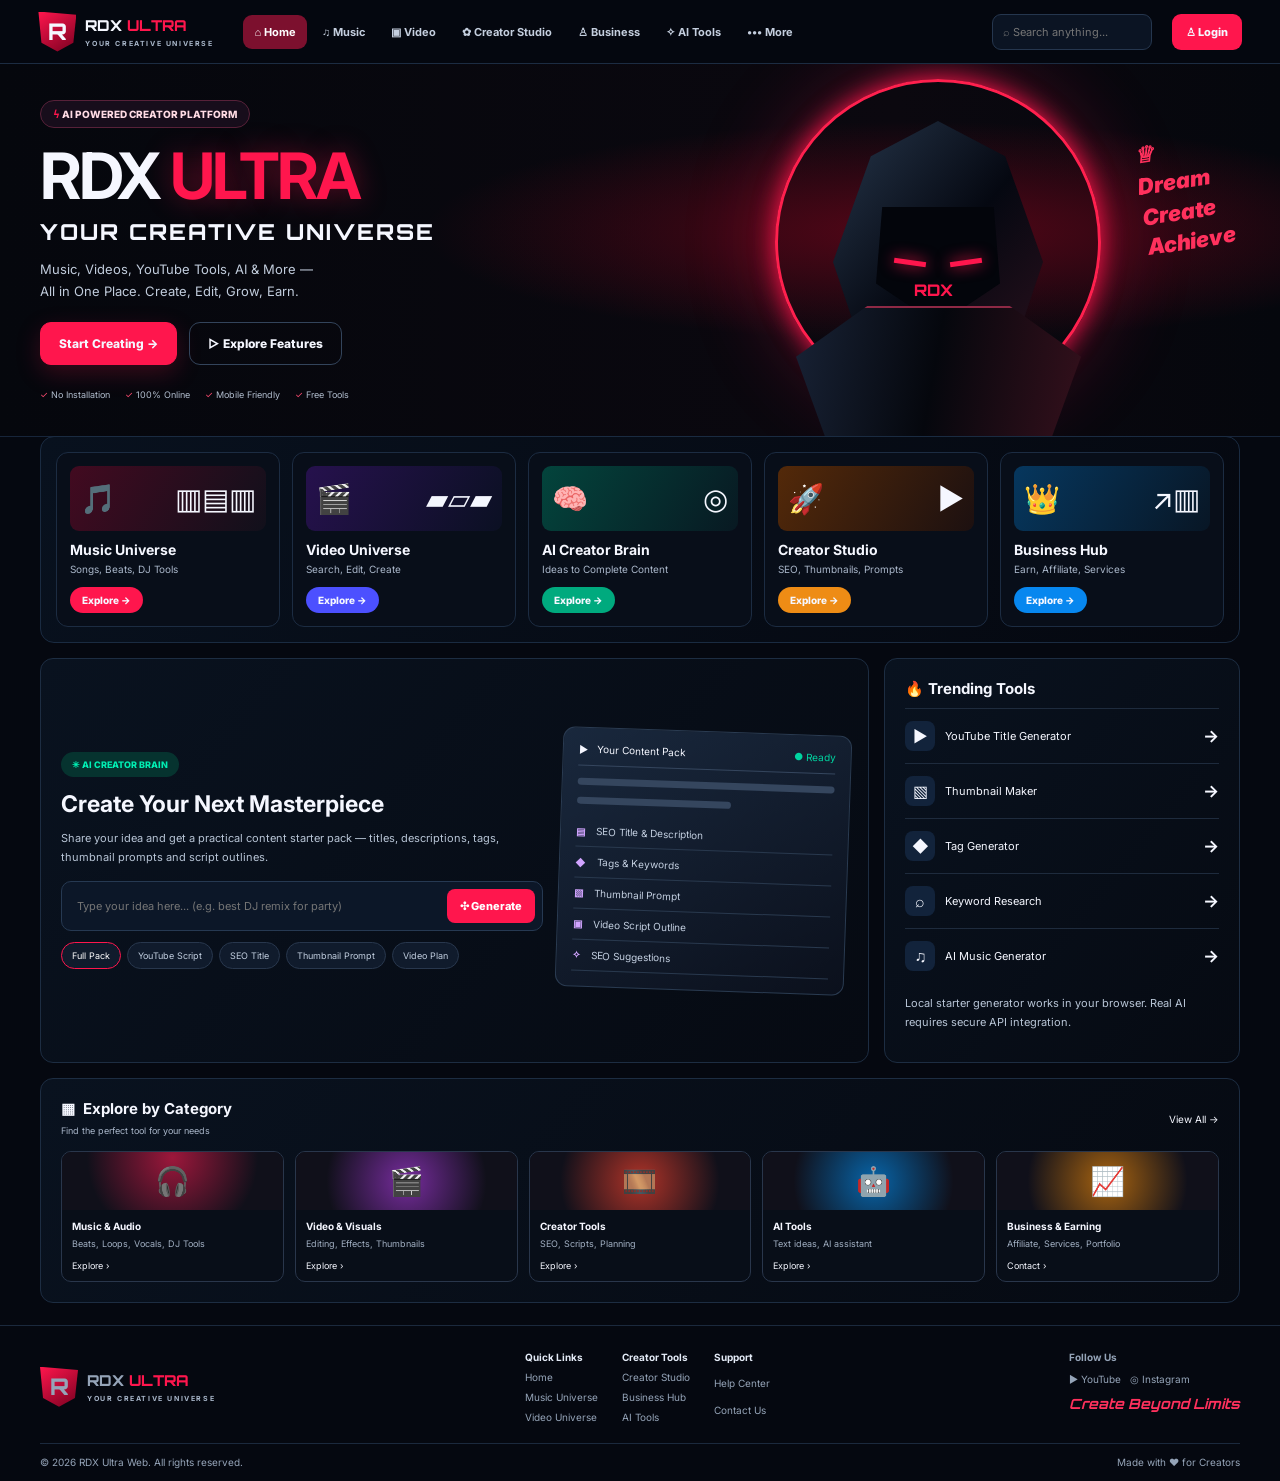
==== commit 2b4fb2d7: "Add files via upload" ====
--- a/index.html
+++ b/index.html
@@ -1,41 +1,12 @@
-<!doctype html>
-<html lang="en">
-<head>
-<meta charset="utf-8"><meta name="viewport" content="width=device-width,initial-scale=1">
-<meta name="theme-color" content="#060811"><title>RDX ULTRA — Creator Brain 2.0</title>
-<style>
-@import url('https://fonts.googleapis.com/css2?family=Inter:wght@400;500;600;700;800;900&family=Orbitron:wght@500;700;800&display=swap');
-:root{--bg:#060811;--panel:#0b1120;--panel2:#10192a;--line:#25334b;--txt:#f4f7ff;--muted:#9eabc0;--red:#ff244f;--green:#00d8a0;--blue:#4a8dff}*{box-sizing:border-box}html{scroll-behavior:smooth}body{margin:0;background:var(--bg);color:var(--txt);font-family:Inter,Arial,sans-serif}button,input,textarea,select{font:inherit}button,a{cursor:pointer}a{color:inherit;text-decoration:none}.wrap{width:min(1180px,94%);margin:auto}.top{height:68px;border-bottom:1px solid #1c2a40;display:flex;align-items:center;justify-content:space-between;gap:15px;padding:0 3%;background:#060811ed;position:sticky;top:0;z-index:10;backdrop-filter:blur(14px)}.logo{display:flex;align-items:center;gap:10px;font:800 15px Orbitron}.logo-mark{display:grid;place-items:center;width:38px;height:40px;background:linear-gradient(145deg,#ff2450,#78001e);clip-path:polygon(0 0,100% 8%,92% 78%,50% 100%,8% 78%);font-size:22px}.logo em{color:var(--red);font-style:normal}.logo small{display:block;font:700 7px Inter;letter-spacing:1.5px;color:var(--muted);margin-top:3px}.navlinks{display:flex;gap:20px;font-size:11px;color:#c7d1e0}.navlinks a:hover{color:var(--red)}.topbtn{border:1px solid var(--line);background:#0c1423;color:white;border-radius:9px;padding:10px 13px;font-size:11px}.hero{padding:44px 0 30px;background:radial-gradient(ellipse at 82% 20%,#4c071b88,transparent 36%),linear-gradient(130deg,#060811,#0b0b17)}.eyebrow{font-size:10px;letter-spacing:2px;color:#ffb6c6;font-weight:800}.hero-grid{display:grid;grid-template-columns:1.1fr .9fr;gap:30px;align-items:center}.hero h1{font-size:clamp(38px,5.4vw,66px);line-height:1;letter-spacing:-2.5px;margin:18px 0}.hero h1 span{color:var(--red);text-shadow:0 0 35px #ff244f44}.hero p{max-width:600px;color:var(--muted);font-size:13px;line-height:1.8}.hero-actions{display:flex;gap:10px;flex-wrap:wrap;margin-top:23px}.btn{border:1px solid var(--line);border-radius:10px;padding:12px 16px;background:#101828;color:white;font-size:11px;font-weight:800}.btn.red{background:var(--red);border-color:var(--red)}.hero-art{height:260px;display:grid;place-items:center;position:relative}.orb{width:215px;height:215px;border-radius:50%;border:1px solid #ff244f88;box-shadow:0 0 60px #ff244f22,inset 0 0 50px #ff244f14;display:grid;place-items:center;position:relative}.orb:before,.orb:after{content:'';position:absolute;width:285px;height:100px;border:1px dashed #ff244f88;border-radius:50%;transform:rotate(35deg)}.orb:after{transform:rotate(-35deg);border-color:#4a8dff77}.orb span{font:800 40px Orbitron;color:var(--red);text-shadow:0 0 25px #ff244f88}.float{position:absolute;padding:10px 13px;background:#111a2b;border:1px solid #34435b;border-radius:10px;font-size:10px;box-shadow:0 10px 30px #0008}.f1{top:18px;left:5%}.f2{bottom:20px;right:0}.f3{bottom:25px;left:2%}.statrow{display:grid;grid-template-columns:repeat(4,1fr);gap:10px;margin:20px auto 0}.stat{padding:14px;border:1px solid var(--line);border-radius:11px;background:#0a101d}.stat b{display:block;font-size:18px}.stat span{color:var(--muted);font-size:9px}.section{padding:32px 0}.section-head{display:flex;justify-content:space-between;align-items:end;gap:15px;margin-bottom:17px}.section-head h2{margin:7px 0 0;font-size:24px;letter-spacing:-.8px}.section-head p{margin:0;color:var(--muted);font-size:11px}.workspace{display:grid;grid-template-columns:1.15fr .85fr;gap:14px}.panel{border:1px solid var(--line);background:linear-gradient(140deg,#0c1423,#080d17);border-radius:14px;padding:18px;min-width:0}.panel h3{font-size:15px;margin:0 0 7px}.muted{font-size:11px;color:var(--muted);line-height:1.7}.label{display:block;font-size:9px;letter-spacing:1.5px;font-weight:800;color:#c5d0e0;margin:15px 0 8px}.field,textarea,select{width:100%;background:#070c16;color:#f3f6ff;border:1px solid #2a3a52;border-radius:9px;padding:12px;font-size:12px;outline:none}.field:focus,textarea:focus,select:focus{border-color:var(--red)}textarea{resize:vertical;min-height:90px;line-height:1.6}.two{display:grid;grid-template-columns:1fr 1fr;gap:10px}.modes{display:flex;flex-wrap:wrap;gap:7px;margin:10px 0}.mode{border:1px solid #2b3a52;background:#0d1728;color:#cbd5e5;border-radius:20px;padding:8px 10px;font-size:10px}.mode.active{background:#4b1023;border-color:var(--red);color:#fff}.generate{width:100%;margin-top:13px;background:linear-gradient(100deg,#ff244f,#bd0632);border:0;color:white;border-radius:10px;padding:13px;font-size:12px;font-weight:900}.output-head{display:flex;align-items:center;justify-content:space-between;gap:10px;margin-bottom:10px}.status{font-size:9px;color:var(--green);background:#063127;padding:6px 8px;border-radius:20px}.output{min-height:230px;white-space:pre-wrap;line-height:1.75;font-size:11px;color:#d6dfed;background:#060b14;border:1px solid #25344b;border-radius:10px;padding:13px;overflow-wrap:anywhere}.output.empty{color:#6f7e93;display:grid;place-items:center;text-align:center}.out-actions{display:flex;gap:8px;flex-wrap:wrap;margin-top:10px}.out-actions button{background:#101a2b;border:1px solid #2c3c54;border-radius:8px;color:white;padding:9px 12px;font-size:10px}.saved-list{display:grid;gap:8px}.saved{padding:11px;border:1px solid #26364d;background:#0a1220;border-radius:9px;display:flex;gap:10px;align-items:center}.saved-main{flex:1;min-width:0}.saved b{font-size:11px;display:block;white-space:nowrap;overflow:hidden;text-overflow:ellipsis}.saved small{font-size:9px;color:var(--muted)}.saved button{border:1px solid #34445c;background:#121d30;color:#d8e1ee;border-radius:7px;padding:7px;font-size:9px}.saved-empty{font-size:11px;color:#7f8da2;padding:16px;border:1px dashed #293a52;border-radius:9px}.toolgrid{display:grid;grid-template-columns:repeat(4,1fr);gap:11px}.tool{border:1px solid var(--line);border-radius:12px;background:#0b1220;padding:14px;transition:.2s}.tool:hover{border-color:#8a2944;transform:translateY(-3px)}.tool .ico{font-size:21px}.tool h4{font-size:12px;margin:10px 0 5px}.tool p{font-size:10px;color:var(--muted);line-height:1.6;margin:0}.tool a{display:inline-block;margin-top:12px;color:#ff6b89;font-size:10px;font-weight:800}.foot{border-top:1px solid #1d2b40;padding:22px 0;color:#8391a6;font-size:10px}.toast{position:fixed;bottom:20px;left:50%;transform:translateX(-50%);background:#10251f;border:1px solid #147b5d;color:#cffff0;padding:11px 15px;border-radius:10px;font-size:11px;display:none;z-index:99}.toast.show{display:block}
-@media(max-width:800px){.navlinks{display:none}.hero-grid{grid-template-columns:1fr}.hero-art{height:220px}.workspace{grid-template-columns:1fr}.toolgrid{grid-template-columns:repeat(2,1fr)}}@media(max-width:520px){.hero{padding-top:30px}.hero-art{height:190px}.orb{width:150px;height:150px}.orb:before,.orb:after{width:210px;height:70px}.orb span{font-size:30px}.statrow{grid-template-columns:repeat(2,1fr)}.section-head{display:block}.section-head p{margin-top:8px}.two{grid-template-columns:1fr}.panel{padding:13px}.toolgrid{gap:8px}.tool{padding:11px}.topbtn{padding:9px}.hero h1{letter-spacing:-1.5px}}
-</style>
-</head>
-<body>
-<header class="top"><a class="logo" href="#top"><span class="logo-mark">R</span><span>RDX <em>ULTRA</em><small>CREATOR WORKSPACE 2.0</small></span></a><nav class="navlinks"><a href="#brain">Creator Brain</a><a href="#saved">Saved Projects</a><a href="#tools">Tools</a></nav><button class="topbtn" id="theme">☾ Theme</button></header>
-<main id="top">
-<section class="hero"><div class="wrap hero-grid"><div><div class="eyebrow">✦ NEXT-LEVEL CREATOR WORKSPACE</div><h1>IDEA IN.<br><span>CONTENT OUT.</span></h1><p>Turn a rough idea into a practical creator starter pack. Generate content drafts, save projects in this browser, reopen them later, and copy your output whenever you need it.</p><div class="hero-actions"><a class="btn red" href="#brain">Open Creator Brain ↘</a><a class="btn" href="#saved">My saved projects ↓</a></div></div><div class="hero-art"><div class="orb"><span>RDX</span></div><div class="float f1">✦ AI CONTENT WORKFLOW</div><div class="float f2">▣ PROJECT MEMORY</div><div class="float f3">⚡ CREATOR MODE: ON</div></div></div><div class="wrap statrow"><div class="stat"><b>06</b><span>CONTENT FORMATS</span></div><div class="stat"><b>01</b><span>CREATOR WORKSPACE</span></div><div class="stat"><b>∞</b><span>IDEAS TO EXPLORE</span></div><div class="stat"><b>100%</b><span>LOCAL SAVE IN BROWSER</span></div></div></section>
-<section class="section wrap" id="brain"><div class="section-head"><div><div class="eyebrow">01 / GENERATION WORKSPACE</div><h2>🧠 Creator Brain 2.0</h2></div><p>Draft → Review → Save → Copy</p></div><div class="workspace"><div class="panel"><h3>Build your content pack</h3><div class="muted">Describe the idea and choose the output you need. This version generates structured starter drafts locally; it does not call an AI service.</div><form id="form"><label class="label" for="topic">YOUR IDEA / TOPIC</label><textarea id="topic" required placeholder="Example: Bhojpuri romantic song slowed + reverb YouTube upload"></textarea><div class="two"><div><label class="label" for="platform">PLATFORM</label><select id="platform"><option>YouTube</option><option>YouTube Shorts</option><option>Instagram Reels</option><option>Facebook</option><option>Blog / Website</option></select></div><div><label class="label" for="language">LANGUAGE</label><select id="language"><option>Hinglish</option><option>Hindi</option><option>English</option><option>Punjabi</option><option>Bhojpuri</option></select></div></div><label class="label">OUTPUT TYPE</label><div class="modes" id="modes"><button type="button" class="mode active" data-mode="Full Pack">Full Pack</button><button type="button" class="mode" data-mode="SEO">SEO</button><button type="button" class="mode" data-mode="Titles">Titles</button><button type="button" class="mode" data-mode="Script">Script</button><button type="button" class="mode" data-mode="Thumbnail">Thumbnail Prompt</button><button type="button" class="mode" data-mode="Shorts">Shorts Plan</button></div><button class="generate" type="submit">✦ Generate Creator Draft</button></form></div>
-<div class="panel"><div class="output-head"><h3>Output Studio</h3><span class="status" id="status">● WAITING FOR IDEA</span></div><div id="output" class="output empty">Your generated draft will appear here.<br>Fill in your idea and tap Generate.</div><div class="out-actions"><button id="copy" disabled>Copy output</button><button id="save" disabled>Save project</button><button id="download" disabled>Export .txt</button><button id="clear">Clear</button></div></div></div></section>
-<section class="section wrap" id="saved"><div class="section-head"><div><div class="eyebrow">02 / YOUR WORKSPACE MEMORY</div><h2>💾 Saved Projects</h2></div><p>Stored locally in this browser on this device.</p></div><div class="panel"><div id="savedlist" class="saved-list"><div class="saved-empty">No saved projects yet. Generate a draft, then tap “Save project”.</div></div></div></section>
-<section class="section wrap" id="tools"><div class="section-head"><div><div class="eyebrow">03 / CREATOR TOOLKIT</div><h2>⚡ Quick Tools</h2></div></div><div class="toolgrid"><a class="tool" href="#brain" data-preset="SEO"><div class="ico">🔎</div><h4>SEO Starter</h4><p>Draft titles, descriptions and keyword ideas.</p><span>Open tool →</span></a><a class="tool" href="#brain" data-preset="Titles"><div class="ico">✍️</div><h4>Title Lab</h4><p>Generate multiple title directions.</p><span>Open tool →</span></a><a class="tool" href="#brain" data-preset="Thumbnail"><div class="ico">🖼️</div><h4>Thumbnail Prompt</h4><p>Write a visual prompt for a thumbnail tool.</p><span>Open tool →</span></a><a class="tool" href="#brain" data-preset="Script"><div class="ico">🎬</div><h4>Script Outline</h4><p>Build a hook, body and closing outline.</p><span>Open tool →</span></a></div></section>
-</main><footer class="foot"><div class="wrap">RDX ULTRA · CREATOR WORKSPACE 2.0 <span style="float:right">Local drafts stay in this browser unless exported.</span><p>Note: This is a template-based workspace, not a live AI API. Cross-device sync, login, database, and real AI require a secure backend.</p></div></footer><div class="toast" id="toast"></div>
+<!doctype html><html lang="en"><head><meta charset="utf-8"><meta name="viewport" content="width=device-width,initial-scale=1"><meta name="theme-color" content="#050810"><title>RDX ULTRA — Your Creative Universe</title><meta name="description" content="Music, videos, YouTube tools, AI creator tools and business resources in one place."><link rel="canonical" href="https://rdx-raj.github.io/rdxultraweb/"><style>
+@import url('https://fonts.googleapis.com/css2?family=Inter:wght@400;500;600;700;800;900&family=Orbitron:wght@500;700;800&display=swap');:root{--bg:#050810;--panel:#09111f;--line:#1c2c42;--txt:#f5f7ff;--muted:#aab7ca;--red:#ff164d;--blue:#238cff;--green:#00d4a0}*{box-sizing:border-box}html{scroll-behavior:smooth}body{margin:0;background:var(--bg);color:var(--txt);font-family:Inter,Arial,sans-serif}a{color:inherit;text-decoration:none}button,input,textarea{font:inherit}.wrap{width:min(1200px,94%);margin:auto}header{height:64px;display:flex;align-items:center;gap:20px;padding:0 3%;border-bottom:1px solid var(--line);position:sticky;top:0;z-index:10;background:#050810ed;backdrop-filter:blur(16px)}.logo{display:flex;align-items:center;gap:9px;font:800 15px Orbitron;min-width:185px}.shield{display:grid;place-items:center;width:38px;height:40px;background:linear-gradient(145deg,#ff164d,#780020);clip-path:polygon(0 0,100% 8%,92% 78%,50% 100%,8% 78%);font-size:23px}.logo em{font-style:normal;color:var(--red)}.logo small{display:block;font:700 7px Inter;letter-spacing:1.6px;color:#a9b7ca;margin-top:4px}nav{display:flex;gap:4px;flex:1}nav a{padding:10px 11px;border-radius:9px;font-size:11px;font-weight:700;color:#c4cede;white-space:nowrap}nav a:hover,nav a.active{background:#7c102e;color:white}.search{width:160px;background:#0b1423;border:1px solid #25364e;border-radius:9px;padding:10px;color:white;font-size:11px}.headbtn{background:var(--red);padding:11px 14px;border-radius:9px;font-size:11px;font-weight:800}.menu{display:none;background:none;border:0;color:white;font-size:23px}.hero{min-height:360px;position:relative;overflow:hidden;background:radial-gradient(ellipse at 72% 45%,#550617,transparent 38%),linear-gradient(90deg,#05070d,#0b080f 70%,#05070d);border-bottom:1px solid #17253a}.hero:before{content:'';position:absolute;right:14%;top:4%;width:320px;height:320px;border:3px solid #ff204e;border-radius:50%;box-shadow:0 0 25px #ff164d,0 0 90px #ff164d55}.hero-copy{position:relative;z-index:2;padding:36px 0;width:56%}.pill{display:inline-block;border:1px solid #572139;background:#170d1b;padding:7px 12px;border-radius:20px;font-size:10px;font-weight:800;color:#ffdbe4}.pill b{color:var(--red)}h1{font-size:clamp(42px,5vw,67px);line-height:.98;letter-spacing:-3px;margin:17px 0 10px}h1 span{color:var(--red);text-shadow:0 0 28px #ff164d66}.sub{font:800 clamp(14px,1.8vw,22px) Orbitron;letter-spacing:2px}.hero p{font-size:13px;line-height:1.7;color:#c1ccdc}.actions{display:flex;gap:12px;flex-wrap:wrap;margin-top:20px}.btn{padding:13px 18px;border-radius:11px;font-size:12px;font-weight:800;display:inline-flex;gap:15px;border:1px solid #33445b}.btn.red{background:var(--red);border-color:var(--red);box-shadow:0 8px 25px #ff164d35}.checks{display:flex;gap:15px;flex-wrap:wrap;margin-top:24px;color:#b1bdce;font-size:9px}.checks span:before{content:'✓ ';color:#ff4b70}.person{position:absolute;right:15%;bottom:-15px;width:300px;height:330px}.hood{position:absolute;top:0;left:45px;width:210px;height:235px;background:linear-gradient(130deg,#26364b,#050811 55%,#28101c);clip-path:polygon(50% 0,82% 15%,100% 60%,85% 100%,15% 100%,0 60%,18% 15%);filter:drop-shadow(0 0 18px #ff164d55)}.mask{position:absolute;top:86px;left:88px;width:124px;height:118px;background:#03050b;clip-path:polygon(5% 0,95% 0,100% 65%,50% 100%,0 65%);border-bottom:3px solid var(--red)}.eye{position:absolute;top:53px;width:32px;height:5px;background:#ff164d;box-shadow:0 0 15px #ff164d}.eye.l{left:18px;transform:rotate(8deg)}.eye.r{right:18px;transform:rotate(-8deg)}.mask strong{position:absolute;top:73px;left:38px;color:#ff164d;font:800 16px Orbitron}.torso{position:absolute;bottom:0;left:8px;width:285px;height:145px;background:linear-gradient(100deg,#182235,#05070d 48%,#35101c);clip-path:polygon(25% 0,75% 0,100% 35%,88% 100%,12% 100%,0 35%);border-top:2px solid #8e2945}.slogan{position:absolute;right:4%;top:70px;color:#ff315d;font-size:22px;font-style:italic;font-weight:900;transform:rotate(-9deg);line-height:1.4}.portal-wrap{position:relative;margin-top:-1px;padding:15px;background:linear-gradient(120deg,#08111e,#050810);border:1px solid #1a2b41;border-radius:14px}.portals{display:grid;grid-template-columns:repeat(5,1fr);gap:12px}.portal{padding:13px;border:1px solid var(--line);border-radius:12px;background:#080e19;transition:.2s}.portal:hover{transform:translateY(-4px);border-color:#53637c}.art{height:65px;border-radius:9px;display:flex;align-items:center;justify-content:space-between;padding:10px;margin-bottom:10px;font-size:29px;background:linear-gradient(120deg,#420a20,#11101b)}.portal:nth-child(2) .art{background:linear-gradient(120deg,#26114d,#0b1023)}.portal:nth-child(3) .art{background:linear-gradient(120deg,#03443c,#081922)}.portal:nth-child(4) .art{background:linear-gradient(120deg,#532909,#1c1010)}.portal:nth-child(5) .art{background:linear-gradient(120deg,#06375e,#081625)}.portal h3{font-size:14px;margin:0 0 5px}.portal p{font-size:10px;color:var(--muted);margin:0 0 12px}.pillbtn{display:inline-block;border-radius:20px;padding:7px 12px;background:var(--red);font-size:10px;font-weight:800}.portal:nth-child(2) .pillbtn{background:#4c50ff}.portal:nth-child(3) .pillbtn{background:#00aa7e}.portal:nth-child(4) .pillbtn{background:#ee8c15}.portal:nth-child(5) .pillbtn{background:#0787ef}.dashboard{display:grid;grid-template-columns:2.1fr .9fr;gap:15px;margin-top:15px}.panel{background:linear-gradient(130deg,#09121f,#060a12);border:1px solid #1d2d42;border-radius:13px;padding:20px}.brain{display:grid;grid-template-columns:1.25fr .75fr;gap:16px;align-items:center}.tag{display:inline-block;padding:7px 11px;border-radius:20px;background:#06332f;color:#00edb2;font-size:9px;font-weight:800}h2{font-size:23px;margin:13px 0 8px}.desc{font-size:11px;line-height:1.7;color:#b8c5d6}.idea-row{display:flex;gap:8px;padding:7px;background:#0c1728;border:1px solid #263952;border-radius:10px;margin-top:15px}.idea-row input{min-width:0;flex:1;background:transparent;border:0;outline:0;color:white;padding:8px;font-size:11px}.idea-row button,.copy{border:0;border-radius:8px;background:var(--red);color:white;padding:10px 13px;font-size:11px;font-weight:800;cursor:pointer}.types{display:flex;gap:6px;flex-wrap:wrap;margin-top:11px}.types button{border:1px solid #28374d;background:#101b2c;color:#c2cfe0;border-radius:20px;padding:7px 10px;font-size:9px;cursor:pointer}.types button.active{border-color:var(--red);color:white}.output{display:none;margin-top:12px;background:#050a12;border:1px solid #2a3b52;border-radius:9px;padding:13px;white-space:pre-wrap;line-height:1.7;font-size:11px;color:#e2ebf8}.output.show{display:block}.doc{background:linear-gradient(150deg,#19283d,#0b101c);border:1px solid #2a3b51;border-radius:12px;padding:15px;transform:rotate(2deg)}.docline{height:7px;background:#35465e;border-radius:8px;margin:12px 0}.docline.short{width:60%}.docitem{padding:9px 0;border-bottom:1px solid #29394e;font-size:10px;color:#c3cfe0}.docitem b{color:#d1a4ff;margin-right:8px}.trend h3{margin:0 0 10px;font-size:15px}.trendrow{display:flex;align-items:center;gap:10px;border-top:1px solid #1e2b3d;padding:12px 0;font-size:11px}.trendrow span{width:30px;height:30px;display:grid;place-items:center;background:#12233b;border-radius:8px;font-size:16px}.trendrow b{margin-left:auto;font-size:17px}.categories{margin-top:15px}.cathead{display:flex;justify-content:space-between;align-items:center;margin-bottom:13px}.cathead h3{margin:0;font-size:15px}.cathead small{font-size:9px;color:var(--muted)}.catgrid{display:grid;grid-template-columns:repeat(5,1fr);gap:11px}.cat{border:1px solid #29364b;border-radius:10px;overflow:hidden;background:#080e18}.catart{height:58px;display:grid;place-items:center;font-size:28px;background:radial-gradient(circle at 50% 10%,#9c173b,#10101a 70%)}.cat:nth-child(2) .catart{background:radial-gradient(circle,#762c9c,#10101a 70%)}.cat:nth-child(3) .catart{background:radial-gradient(circle,#ae3328,#10101a 70%)}.cat:nth-child(4) .catart{background:radial-gradient(circle,#0864a7,#10101a 70%)}.cat:nth-child(5) .catart{background:radial-gradient(circle,#a76310,#10101a 70%)}.catbody{padding:10px}.cat h4{margin:0 0 5px;font-size:10px}.cat p{margin:0;color:#a2b0c3;font-size:9px;line-height:1.5}.cat a{display:block;margin-top:9px;font-size:9px}.footer{border-top:1px solid #1b293d;margin-top:22px;padding:25px 0 13px;color:#95a4b8;font-size:10px}.footrow{display:flex;justify-content:space-between;gap:25px;flex-wrap:wrap}.footlinks{display:flex;gap:24px;flex-wrap:wrap}.footlinks div{display:grid;gap:8px}.footlinks strong{color:#e4ebf7}.copyright{border-top:1px solid #1b293d;margin-top:20px;padding-top:12px;display:flex;justify-content:space-between}body.light{background:#eef2f8;color:#172033}body.light header{background:#f5f7fcf2}body.light .portal,body.light .panel,body.light .cat{background:#fff;color:#172033}body.light .hero{background:radial-gradient(ellipse at 70% 45%,#ffc6d4,transparent 40%),#f5f7fc}body.light .hero p,body.light .portal p,body.light .desc{color:#526177}body.light .idea-row{background:#f1f5fb}body.light .idea-row input{color:#172033}@media(max-width:1050px){header{gap:10px}.logo{min-width:145px}nav a{padding:9px 6px;font-size:10px}.search{width:120px}.person{right:8%;transform:scale(.85);transform-origin:bottom right}.portals{gap:8px}.portal{padding:10px}}@media(max-width:800px){.menu{display:block}nav{display:none;position:absolute;top:60px;left:3%;right:3%;background:#080e19;border:1px solid #26364c;border-radius:12px;padding:12px;flex-direction:column;align-items:stretch}nav.open{display:flex}nav a{font-size:12px}.search{flex:1;width:auto}.hero-copy{width:66%}.person{right:0;transform:scale(.72)}.slogan{display:none}.portals{grid-template-columns:repeat(3,1fr)}.dashboard{grid-template-columns:1fr}.catgrid{grid-template-columns:repeat(3,1fr)}}@media(max-width:560px){header{height:60px;padding:0 3%;gap:8px}.logo{min-width:0;font-size:12px}.shield{width:33px;height:35px}.search{display:none}.headbtn{padding:10px}.hero{min-height:550px}.hero-copy{width:100%;padding-top:32px}.hero h1{font-size:48px}.person{right:5%;bottom:-8px;transform:scale(.67);transform-origin:bottom right}.hero:before{width:255px;height:255px;right:0;top:auto;bottom:6px}.checks{gap:10px}.portal-wrap{padding:9px}.portals{grid-template-columns:repeat(2,minmax(0,1fr));gap:8px}.portal .art{height:55px}.portal h3{font-size:12px}.portal p{font-size:9px;min-height:25px}.pillbtn{font-size:9px}.panel{padding:14px}.brain{grid-template-columns:1fr}.doc{display:none}.idea-row{flex-direction:column}.idea-row button{padding:12px}.catgrid{grid-template-columns:repeat(2,1fr)}.footrow{display:grid}.footlinks{gap:17px}.copyright{font-size:9px}}@media(max-width:360px){.portals{grid-template-columns:1fr}.hero h1{font-size:42px}}
+</style></head><body><header><a class="logo" href="#home"><span class="shield">R</span><span>RDX <em>ULTRA</em><small>YOUR CREATIVE UNIVERSE</small></span></a><button class="menu" id="menu" aria-label="Open menu">☰</button><nav id="nav"><a class="active" href="#home">⌂ Home</a><a href="music-universe.html">♫ Music</a><a href="video-universe.html">▣ Video</a><a href="creator-studio.html">✿ Creator Studio</a><a href="#business">♙ Business</a><a href="#brain">✧ AI Tools</a><a href="#categories">••• More</a></nav><input id="search" class="search" placeholder="⌕ Search anything..." aria-label="Search features"><button class="menu" id="theme" aria-label="Toggle theme">☾</button><a class="headbtn" href="#brain">♙ Login</a></header>
+<section class="hero" id="home"><div class="wrap"><div class="hero-copy"><div class="pill"><b>ϟ</b> AI POWERED CREATOR PLATFORM</div><h1>RDX <span>ULTRA</span></h1><div class="sub">YOUR CREATIVE UNIVERSE</div><p>Music, Videos, YouTube Tools, AI &amp; More —<br>All in One Place. Create, Edit, Grow, Earn.</p><div class="actions"><a class="btn red" href="#brain">Start Creating →</a><a class="btn" href="#portals">▷ Explore Features</a></div><div class="checks"><span>No Installation</span><span>100% Online</span><span>Mobile Friendly</span><span>Free Tools</span></div></div></div><div class="person" aria-label="Stylized RDX hooded creator artwork"><div class="hood"></div><div class="mask"><i class="eye l"></i><i class="eye r"></i><strong>RDX</strong></div><div class="torso"></div></div><div class="slogan">♕<br>Dream<br>Create<br>Achieve</div></section>
+<section class="wrap portal-wrap" id="portals"><div class="portals"><a class="portal" href="music-universe.html"><div class="art">🎵 <span>▥▤▥</span></div><h3>Music Universe</h3><p>Songs, Beats, DJ Tools</p><span class="pillbtn">Explore →</span></a><a class="portal" href="video-universe.html"><div class="art">🎬 <span>▰▱▰</span></div><h3>Video Universe</h3><p>Search, Edit, Create</p><span class="pillbtn">Explore →</span></a><a class="portal" href="#brain"><div class="art">🧠 <span>◎</span></div><h3>AI Creator Brain</h3><p>Ideas to Complete Content</p><span class="pillbtn">Explore →</span></a><a class="portal" href="creator-studio.html"><div class="art">🚀 <span>▶</span></div><h3>Creator Studio</h3><p>SEO, Thumbnails, Prompts</p><span class="pillbtn">Explore →</span></a><a class="portal" href="#business"><div class="art">👑 <span>↗▥</span></div><h3>Business Hub</h3><p>Earn, Affiliate, Services</p><span class="pillbtn">Explore →</span></a></div></section>
+<section class="wrap dashboard" id="brain"><div class="panel brain"><div><span class="tag">✳ AI CREATOR BRAIN</span><h2>Create Your Next Masterpiece</h2><p class="desc">Share your idea and get a practical content starter pack — titles, descriptions, tags, thumbnail prompts and script outlines.</p><form id="ideaform"><div class="idea-row"><input id="idea" required placeholder="Type your idea here... (e.g. best DJ remix for party)"><button type="submit">✣ Generate</button></div><div class="types"><button type="button" class="active" data-kind="Full Pack">Full Pack</button><button type="button" data-kind="YouTube Script">YouTube Script</button><button type="button" data-kind="SEO Title">SEO Title</button><button type="button" data-kind="Thumbnail Prompt">Thumbnail Prompt</button><button type="button" data-kind="Video Plan">Video Plan</button></div></form><div id="output" class="output" aria-live="polite"></div><button id="copy" class="copy" hidden>Copy result</button></div><div class="doc"><div style="font-size:10px;border-bottom:1px solid #35465e;padding-bottom:10px">▶ &nbsp; Your Content Pack <span style="float:right;color:#00d4a0">● Ready</span></div><div class="docline"></div><div class="docline short"></div><div class="docitem"><b>▤</b> SEO Title &amp; Description</div><div class="docitem"><b>◆</b> Tags &amp; Keywords</div><div class="docitem"><b>▧</b> Thumbnail Prompt</div><div class="docitem"><b>▣</b> Video Script Outline</div><div class="docitem"><b>✧</b> SEO Suggestions</div></div></div><aside class="panel trend"><h3>🔥 Trending Tools</h3><div class="trendrow"><span>▶</span>YouTube Title Generator<b>→</b></div><div class="trendrow"><span>▧</span>Thumbnail Maker<b>→</b></div><div class="trendrow"><span>◆</span>Tag Generator<b>→</b></div><div class="trendrow"><span>⌕</span>Keyword Research<b>→</b></div><div class="trendrow"><span>♫</span>AI Music Generator<b>→</b></div><p class="desc">Local starter generator works in your browser. Real AI requires secure API integration.</p></aside></section>
+<section class="wrap panel categories" id="categories"><div class="cathead"><div><h3>▦ &nbsp;Explore by Category</h3><small>Find the perfect tool for your needs</small></div><a href="#portals" style="font-size:10px">View All →</a></div><div class="catgrid"><div class="cat"><div class="catart">🎧</div><div class="catbody"><h4>Music &amp; Audio</h4><p>Beats, Loops, Vocals, DJ Tools</p><a href="music-universe.html">Explore ›</a></div></div><div class="cat"><div class="catart">🎬</div><div class="catbody"><h4>Video &amp; Visuals</h4><p>Editing, Effects, Thumbnails</p><a href="video-universe.html">Explore ›</a></div></div><div class="cat"><div class="catart">🎞️</div><div class="catbody"><h4>Creator Tools</h4><p>SEO, Scripts, Planning</p><a href="creator-studio.html">Explore ›</a></div></div><div class="cat"><div class="catart">🤖</div><div class="catbody"><h4>AI Tools</h4><p>Text ideas, AI assistant</p><a href="#brain">Explore ›</a></div></div><div class="cat" id="business"><div class="catart">📈</div><div class="catbody"><h4>Business &amp; Earning</h4><p>Affiliate, Services, Portfolio</p><a href="mailto:contact@rdxultraweb.com">Contact ›</a></div></div></div></section>
+<footer class="footer"><div class="wrap"><div class="footrow"><a class="logo" href="#home"><span class="shield">R</span><span>RDX <em>ULTRA</em><small>YOUR CREATIVE UNIVERSE</small></span></a><div class="footlinks"><div><strong>Quick Links</strong><a href="#home">Home</a><a href="music-universe.html">Music Universe</a><a href="video-universe.html">Video Universe</a></div><div><strong>Creator Tools</strong><a href="creator-studio.html">Creator Studio</a><a href="#business">Business Hub</a><a href="#brain">AI Tools</a></div><div><strong>Support</strong><a href="#brain">Help Center</a><a href="mailto:contact@rdxultraweb.com">Contact Us</a></div></div><div><strong>Follow Us</strong><p><a href="https://www.youtube.com/" target="_blank" rel="noopener">▶ YouTube</a> &nbsp; <a href="https://www.instagram.com/rdx_raaaj/" target="_blank" rel="noopener">◎ Instagram</a></p><b style="color:#ff315d;font:italic 700 14px Orbitron">Create Beyond Limits</b></div></div><div class="copyright"><span>© 2026 RDX Ultra Web. All rights reserved.</span><span>Made with ♥ for Creators</span></div></div></footer>
 <script>
-let mode='Full Pack',currentTitle='',currentText='';const $=id=>document.getElementById(id);
-function toast(s){const t=$('toast');t.textContent=s;t.classList.add('show');setTimeout(()=>t.classList.remove('show'),2200)}
-document.querySelectorAll('[data-mode]').forEach(b=>b.addEventListener('click',()=>{mode=b.dataset.mode;document.querySelectorAll('[data-mode]').forEach(x=>x.classList.toggle('active',x===b))}));
-document.querySelectorAll('[data-preset]').forEach(a=>a.addEventListener('click',()=>{mode=a.dataset.preset;document.querySelectorAll('[data-mode]').forEach(x=>x.classList.toggle('active',x.dataset.mode===mode))}));
-$('theme').addEventListener('click',()=>{const light=document.body.dataset.theme!=='light';document.body.dataset.theme=light?'light':'dark';if(light){document.documentElement.style.setProperty('--bg','#eef2f8');document.documentElement.style.setProperty('--panel','#fff');document.documentElement.style.setProperty('--txt','#101827');document.documentElement.style.setProperty('--muted','#536176');$('theme').textContent='☀ Theme'}else{['--bg','--panel','--txt','--muted'].forEach((k,i)=>document.documentElement.style.removeProperty(k));$('theme').textContent='☾ Theme'}});
-function generate(topic,platform,lang,m){const t=topic.trim(),clean=t.replace(/[<>]/g,'');const words=clean.split(/\s+/).filter(Boolean);const hashtag=words.slice(0,6).map(w=>'#'+w.replace(/[^\p{L}\p{N}]/gu,'')).filter(x=>x.length>1).join(' ');const title1=clean+' | '+platform+' Special';const title2='How to Create '+clean+' — Complete Guide';const title3='Best '+clean+' Ideas You Should Try';let s='RDX ULTRA — CREATOR DRAFT\nTopic: '+clean+'\nPlatform: '+platform+'\nLanguage: '+lang+'\nOutput: '+m+'\n\n';
-if(m==='Full Pack'||m==='Titles'||m==='SEO')s+='TITLE OPTIONS\n1. '+title1+'\n2. '+title2+'\n3. '+title3+'\n\n';
-if(m==='Full Pack'||m==='SEO')s+='DESCRIPTION STARTER\nWelcome! In this '+platform+' content, we explore '+clean+'. Stay till the end for the key ideas and practical takeaways. Share your thoughts in the comments and follow for more creator content.\n\nKEYWORDS / TAGS\n'+clean+', '+words.slice(0,5).join(', ')+', '+platform+', creator tips\n\nHASHTAGS\n'+hashtag+' #creator #content\n\n';
-if(m==='Full Pack'||m==='Script')s+='SCRIPT OUTLINE\nHOOK (0–5 sec): Open with a surprising result, strong visual, or direct question about '+clean+'.\nINTRO: Explain what viewers will learn and why it matters.\nPOINT 1: Give the simplest useful takeaway.\nPOINT 2: Show an example or demonstration.\nPOINT 3: Share a mistake to avoid or a pro tip.\nCLOSE: Recap the value and invite one specific comment/action.\n\n';
-if(m==='Full Pack'||m==='Thumbnail')s+='THUMBNAIL PROMPT\nDesign a high-impact '+platform+' thumbnail about “'+clean+'”. Use one dominant subject, cinematic lighting, strong contrast, premium black and red palette with a small electric-blue accent, bold readable 3–5 word headline, clear subject/background separation, mobile-first composition, 16:9 landscape, no watermark, no clutter.\n\n';
-if(m==='Full Pack'||m==='Shorts')s+='SHORT-FORM PLAN\n0–2 sec: Visual hook or bold question.\n2–7 sec: Set up the idea.\n7–20 sec: Deliver 2–3 quick points or a satisfying transformation.\nFinal 2 sec: Clear payoff and call to action.\nOn-screen text: Keep phrases short and high contrast.\n\n';
-s+='PUBLISH CHECKLIST\n☐ Verify facts, spelling, names and usage rights.\n☐ Customize the draft to your actual content.\n☐ Check title/thumbnail readability on mobile.\n☐ Preview before publishing.\n\nIMPORTANT\nThis is a local template-generated draft, not a response from a connected AI model. Validate keywords and tailor all claims before publishing.';return s}
-$('form').addEventListener('submit',e=>{e.preventDefault();const topic=$('topic').value;if(!topic.trim())return;currentTitle=topic.trim().slice(0,70);currentText=generate(topic,$('platform').value,$('language').value,mode);$('output').classList.remove('empty');$('output').textContent=currentText;$('status').textContent='● DRAFT READY';['copy','save','download'].forEach(id=>$(id).disabled=false);});
-$('copy').addEventListener('click',async()=>{try{await navigator.clipboard.writeText(currentText);toast('Output copied')}catch{toast('Clipboard unavailable — select and copy the text')}});
-$('save').addEventListener('click',()=>{const arr=JSON.parse(localStorage.getItem('rdx_ultra_projects')||'[]');arr.unshift({id:Date.now(),title:currentTitle,mode,platform:$('platform').value,language:$('language').value,text:currentText,date:new Date().toLocaleString()});localStorage.setItem('rdx_ultra_projects',JSON.stringify(arr.slice(0,50)));renderSaved();toast('Project saved on this device')});
-$('download').addEventListener('click',()=>{const blob=new Blob([currentText],{type:'text/plain;charset=utf-8'});const a=document.createElement('a');a.href=URL.createObjectURL(blob);a.download='RDX-Creator-Draft.txt';a.click();URL.revokeObjectURL(a.href)});
-$('clear').addEventListener('click',()=>{$('output').textContent='Your generated draft will appear here.\nFill in your idea and tap Generate.';$('output').classList.add('empty');$('status').textContent='● WAITING FOR IDEA';currentText='';['copy','save','download'].forEach(id=>$(id).disabled=true)});
-function renderSaved(){const arr=JSON.parse(localStorage.getItem('rdx_ultra_projects')||'[]'),el=$('savedlist');el.innerHTML='';if(!arr.length){el.innerHTML='<div class="saved-empty">No saved projects yet. Generate a draft, then tap “Save project”.</div>';return}arr.forEach(p=>{const row=document.createElement('div');row.className='saved';const main=document.createElement('div');main.className='saved-main';const b=document.createElement('b');b.textContent=p.title;const sm=document.createElement('small');sm.textContent=p.mode+' · '+p.date;main.append(b,sm);const open=document.createElement('button');open.textContent='Open';open.onclick=()=>{currentTitle=p.title;currentText=p.text;$('topic').value=p.title;$('output').textContent=p.text;$('output').classList.remove('empty');$('status').textContent='● SAVED DRAFT OPEN';['copy','save','download'].forEach(id=>$(id).disabled=false);$('brain').scrollIntoView({behavior:'smooth'})};const del=document.createElement('button');del.textContent='Delete';del.onclick=()=>{localStorage.setItem('rdx_ultra_projects',JSON.stringify(arr.filter(x=>x.id!==p.id)));renderSaved();toast('Project deleted')};row.append(main,open,del);el.append(row)})}
-renderSaved();
-</script></body></html>+const $=id=>document.getElementById(id),nav=$('nav');$('menu').addEventListener('click',()=>nav.classList.toggle('open'));nav.querySelectorAll('a').forEach(a=>a.addEventListener('click',()=>nav.classList.remove('open')));$('theme').addEventListener('click',()=>{document.body.classList.toggle('light');$('theme').textContent=document.body.classList.contains('light')?'☀':'☾'});
+let kind='Full Pack';document.querySelectorAll('[data-kind]').forEach(b=>b.addEventListener('click',()=>{kind=b.dataset.kind;document.querySelectorAll('[data-kind]').forEach(x=>x.classList.toggle('active',x===b))}));$('ideaform').addEventListener('submit',e=>{e.preventDefault();let topic=$('idea').value.trim().replace(/[<>]/g,'');if(!topic)return;let titles=[topic+' | The Ultimate Guide','How to Make '+topic+' (Step-by-Step)','Top Tips for '+topic+' You Need to Know'];let tags=topic.toLowerCase().split(/\s+/).filter(Boolean).slice(0,6).map(x=>'#'+x.replace(/[^a-z0-9]/g,'')).join(' ');let s='CONTENT STARTER PACK\nTOPIC: '+topic+'\n\n';if(kind==='Full Pack'||kind==='SEO Title')s+='SEO TITLE OPTIONS\n1. '+titles[0]+'\n2. '+titles[1]+'\n3. '+titles[2]+'\n\nDESCRIPTION STARTER\nIn this video, we explore '+topic+'. Watch till the end for practical tips and key takeaways. Share your thoughts in the comments.\n\nTAGS\n'+tags+' #youtube #creator\n\n';if(kind==='Full Pack'||kind==='YouTube Script')s+='SCRIPT OUTLINE\n• HOOK: Show a surprising result or ask a strong question.\n• INTRO: Explain what viewers will learn about '+topic+'.\n• MAIN: Share 3 useful points with clear examples.\n• END: Summarize and invite viewers to comment.\n\n';if(kind==='Full Pack'||kind==='Thumbnail Prompt')s+='THUMBNAIL PROMPT\nCreate a high-contrast YouTube thumbnail about “'+topic+'”, bold readable 3–5 word headline, dramatic lighting, strong subject on one side, clean composition, vivid red/blue accents, 16:9, no watermark.\n\n';if(kind==='Full Pack'||kind==='Video Plan')s+='VIDEO PLAN\n1. Open with a compelling 3-second hook.\n2. Show the key idea visually.\n3. Break the topic into 3 short scenes.\n4. Add captions and clean audio.\n5. End with a clear payoff and call to action.\n\n';s+='NEXT STEP\nChoose the strongest title, verify keywords for your audience, and customize this draft before publishing.\n\nNote: This is a template-based local generator, not a live AI model.';$('output').textContent=s;$('output').classList.add('show');$('copy').hidden=false});$('copy').addEventListener('click',async()=>{try{await navigator.clipboard.writeText($('output').textContent);$('copy').textContent='Copied ✓'}catch{$('copy').textContent='Select output and copy'}});$('search').addEventListener('keydown',e=>{if(e.key==='Enter'){let q=e.target.value.toLowerCase();let el=[...document.querySelectorAll('.portal,.cat,.trendrow')].find(x=>x.textContent.toLowerCase().includes(q));if(el)el.scrollIntoView({behavior:'smooth',block:'center'});else alert('No match. Try Music, Video, SEO, Thumbnail or Business.')}});
+</script></body></html>
